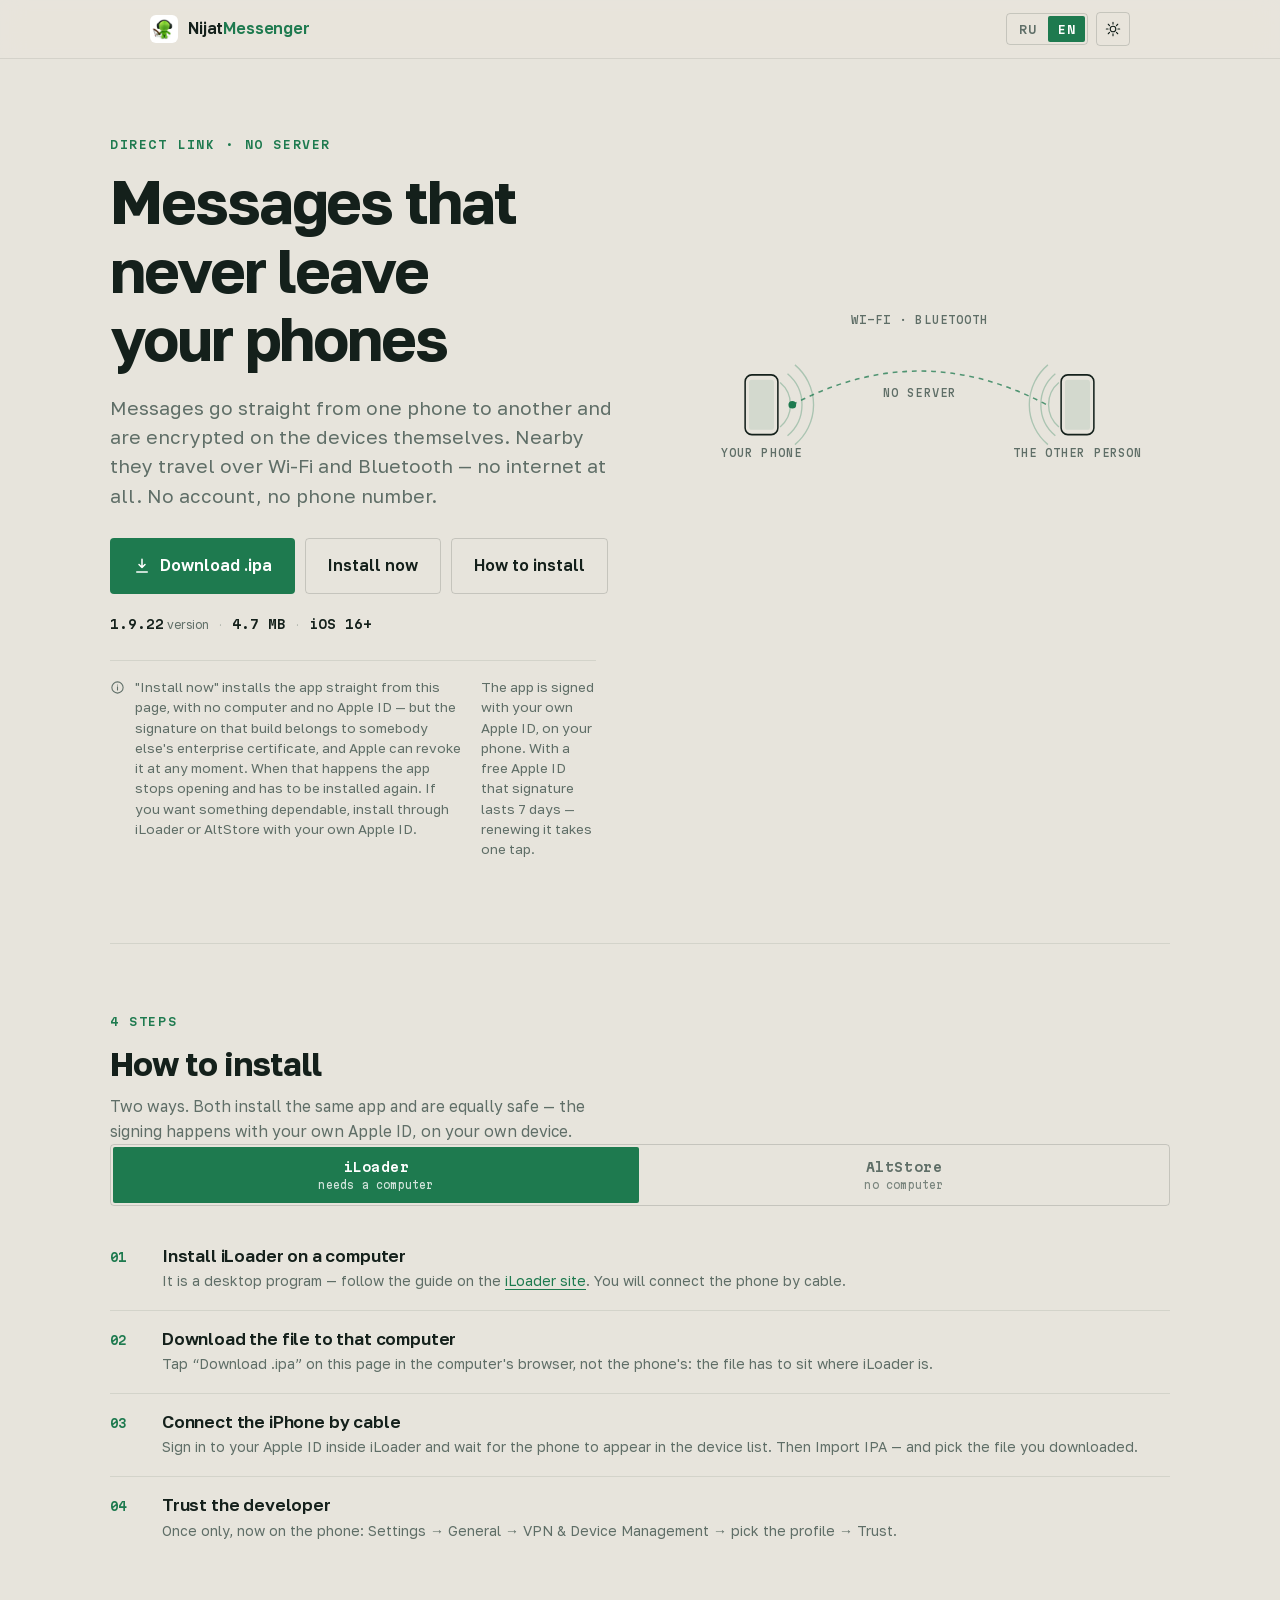
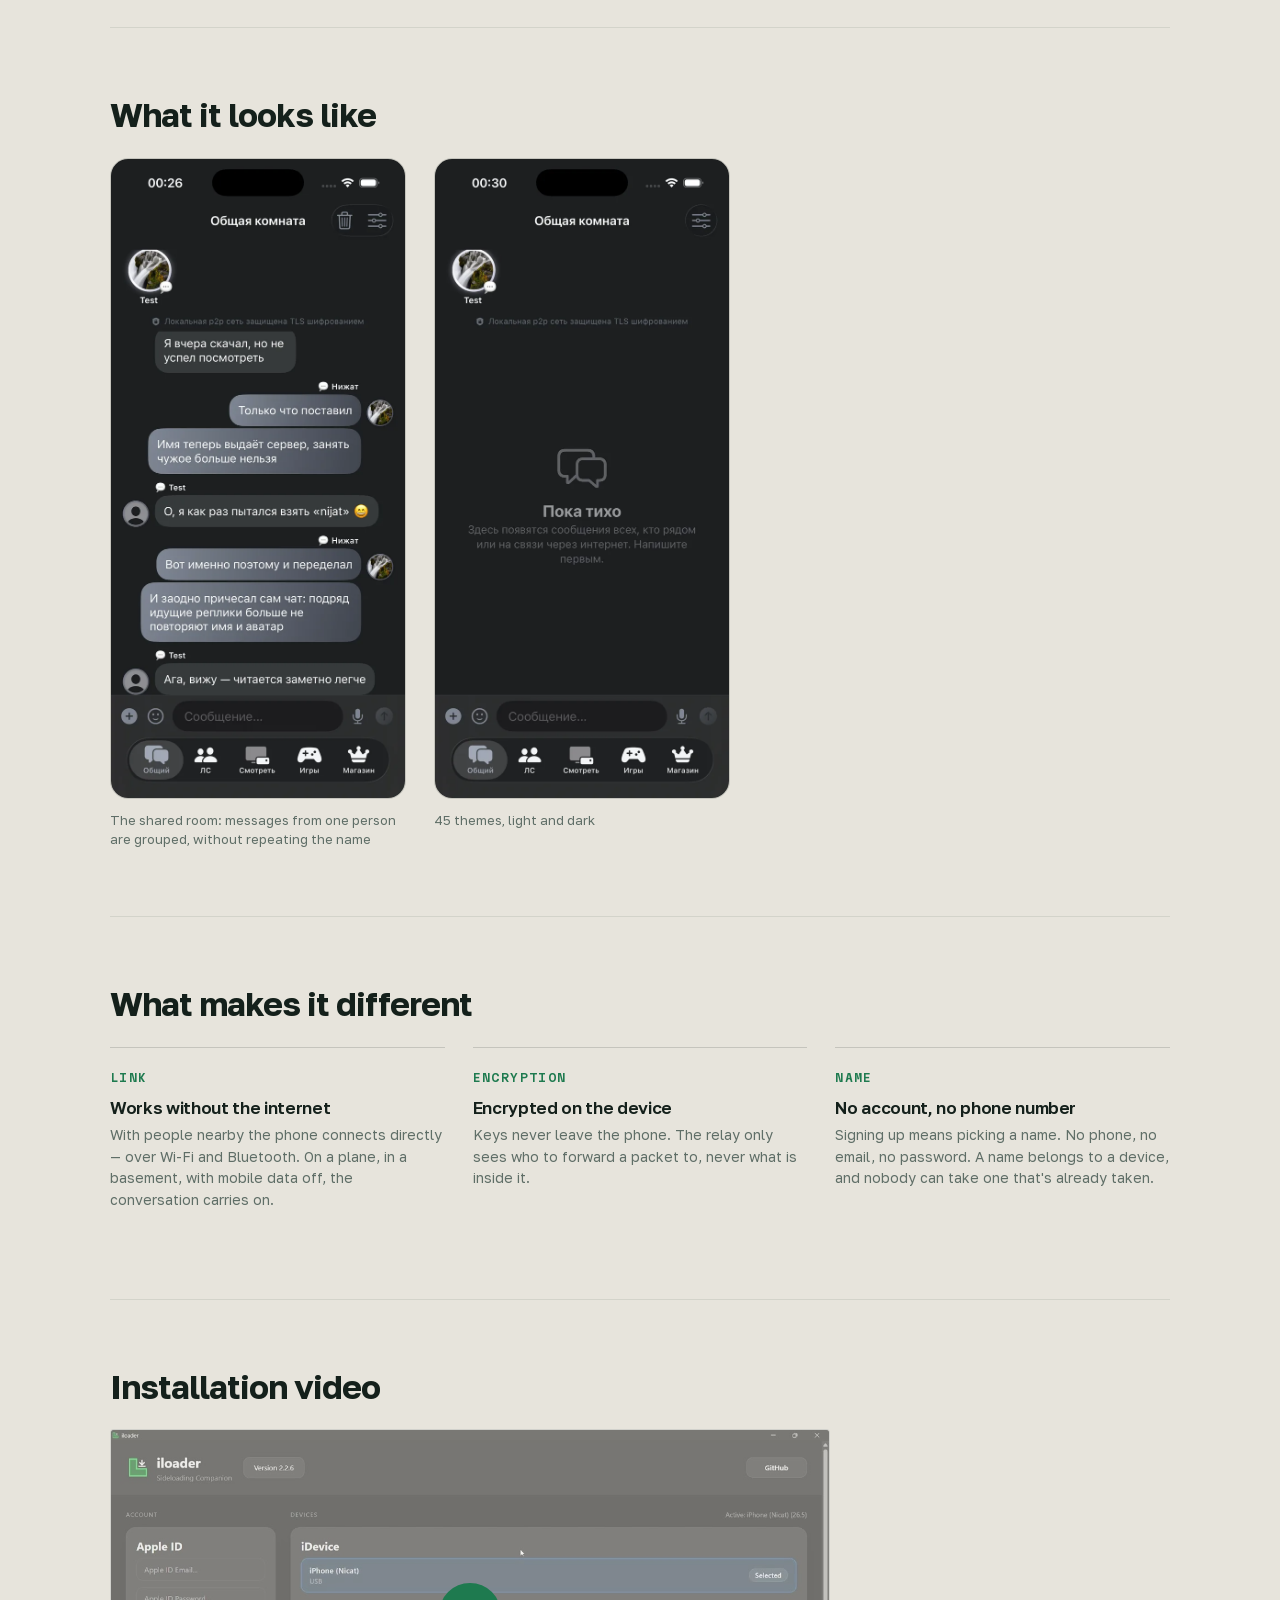
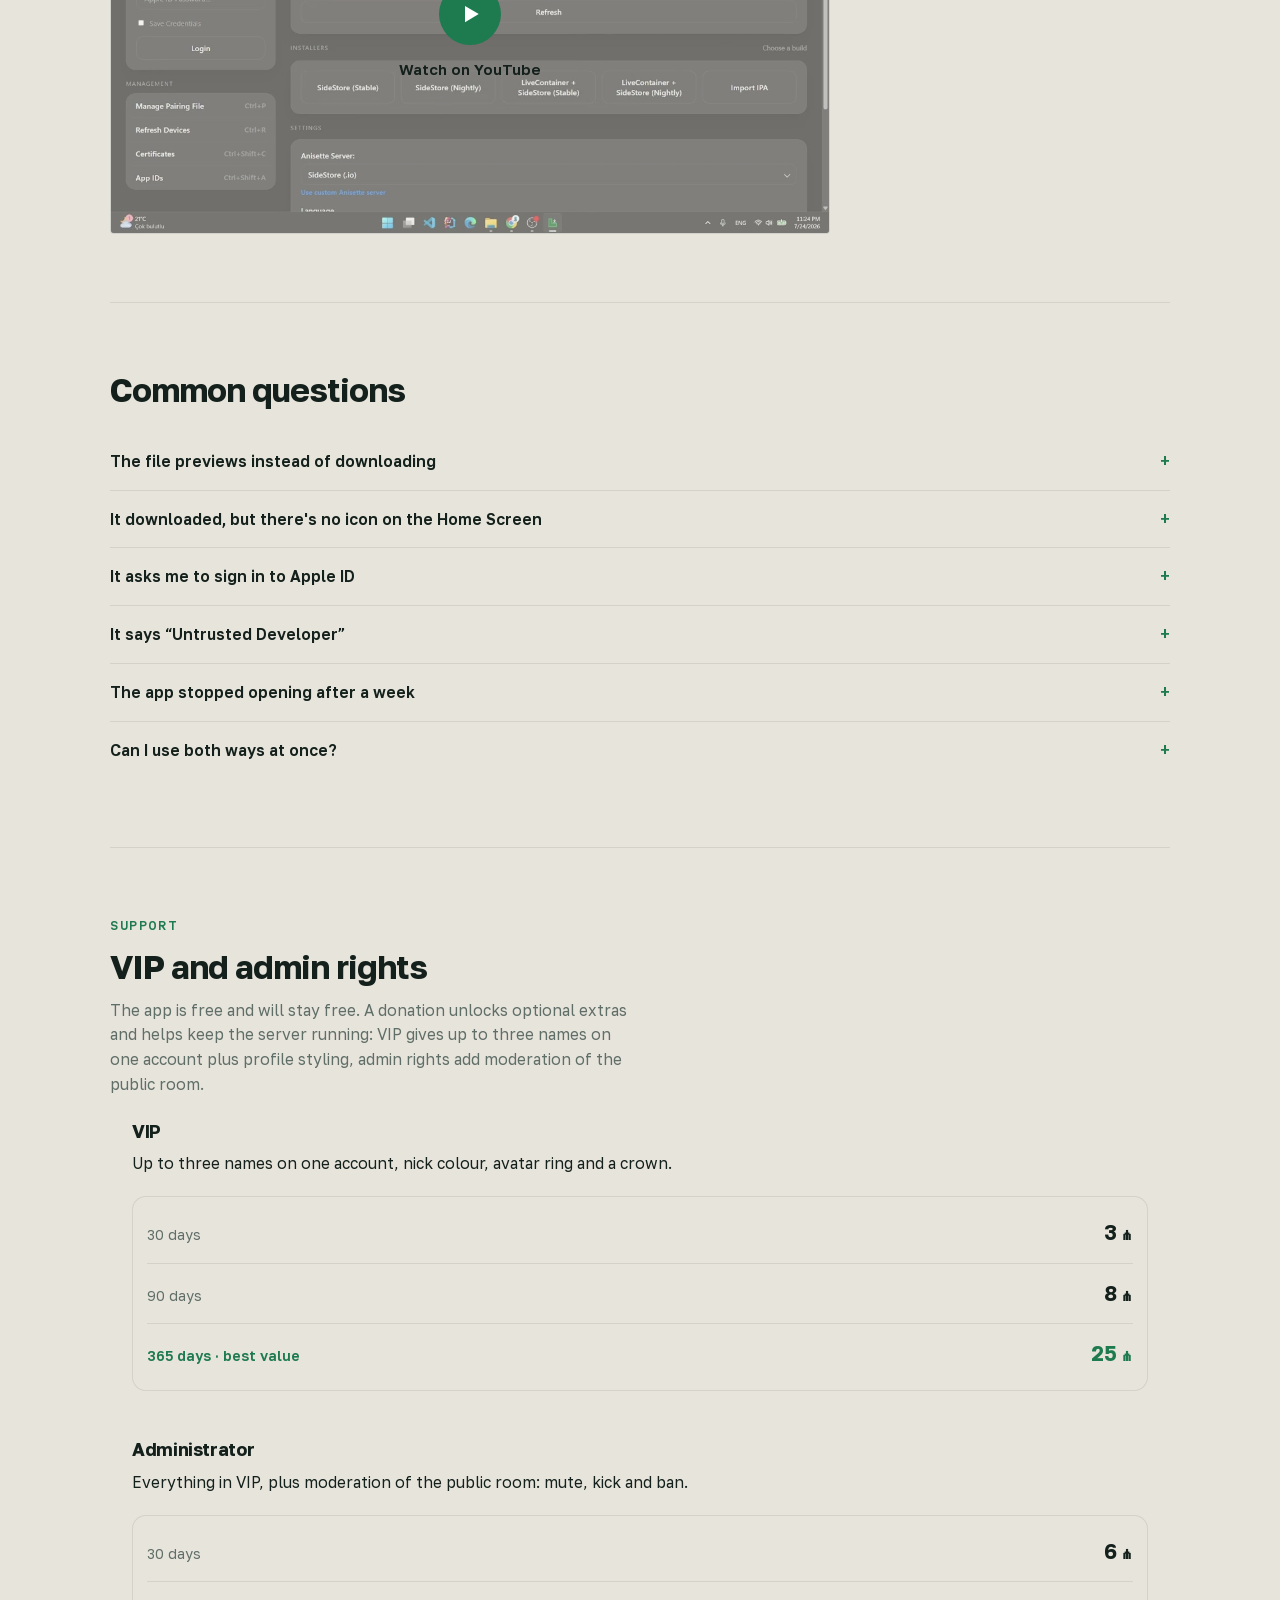
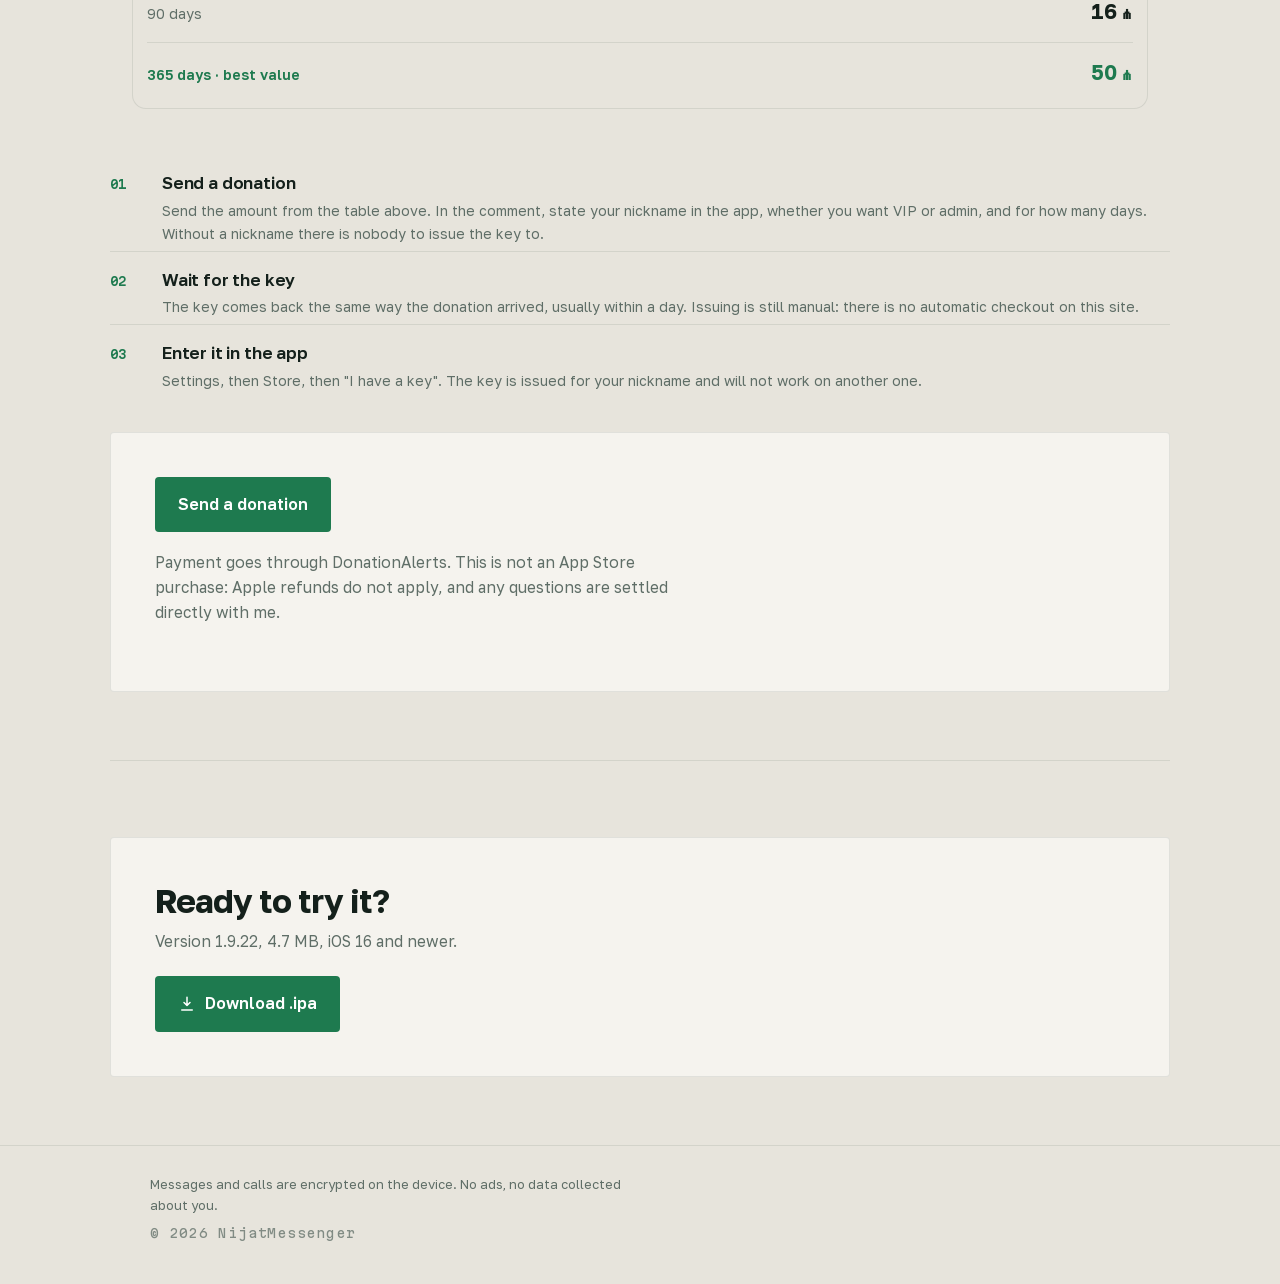
==== index.html @ 1922691b "Прямая установка с сайта подписанным файлом Подписанный .ipa лежит отдельно от обычного: source.json" ====
<!DOCTYPE html>
<html lang="ru">
<head>
  <meta charset="UTF-8" />
  <meta name="viewport" content="width=device-width, initial-scale=1, viewport-fit=cover" />

  <!-- Заголовок и описание переписываются скриптом при смене языка (см. i18n
       в script.js). Здесь — русский вариант: он же и язык по умолчанию. -->
  <title>NijatMessenger — мессенджер без серверов и аккаунтов</title>
  <meta name="description" content="Мессенджер для iPhone: сообщения идут напрямую между устройствами и шифруются на них же. Работает даже без интернета — рядом по Wi-Fi и Bluetooth. Скачайте .ipa и поставьте через iLoader." />
  <meta name="theme-color" content="#E7E4DC" media="(prefers-color-scheme: light)" />
  <meta name="theme-color" content="#1A2422" media="(prefers-color-scheme: dark)" />
  <meta name="color-scheme" content="light dark" />

  <!-- .ico идёт первым и без указания размера: часть краулеров и старых
       браузеров запрашивает /favicon.ico напрямую, не читая разметку вовсе. -->
  <link rel="icon" href="favicon.ico" sizes="any" />
  <link rel="icon" type="image/png" sizes="64x64" href="assets/icons/green-64.png" />
  <link rel="icon" type="image/png" sizes="256x256" href="assets/icons/green-256.png" />
  <link rel="apple-touch-icon" href="assets/icons/green-180.png" />

  <!-- Ссылки здесь абсолютные, и это обязательно: превью собирают серверы
       соцсетей и мессенджеров, где относительный путь разрешать не от чего. -->
  <link rel="canonical" href="https://nijat7778889.github.io/NijatMessenger/" />
  <meta property="og:type" content="website" />
  <meta property="og:url" content="https://nijat7778889.github.io/NijatMessenger/" />
  <meta property="og:site_name" content="NijatMessenger" />
  <meta property="og:title" content="NijatMessenger — мессенджер без серверов и аккаунтов" />
  <meta property="og:description" content="Сообщения идут напрямую между устройствами и шифруются на них же. Работает даже без интернета." />
  <meta property="og:image" content="https://nijat7778889.github.io/NijatMessenger/assets/icons/green.png" />
  <meta property="og:image:width" content="1500" />
  <meta property="og:image:height" content="1500" />
  <meta property="og:image:alt" content="Иконка NijatMessenger" />
  <meta name="twitter:card" content="summary_large_image" />
  <meta name="twitter:title" content="NijatMessenger — мессенджер без серверов и аккаунтов" />
  <meta name="twitter:description" content="Сообщения идут напрямую между устройствами и шифруются на них же. Работает даже без интернета." />
  <meta name="twitter:image" content="https://nijat7778889.github.io/NijatMessenger/assets/icons/green.png" />

  <!-- Шрифты лежат рядом, а не на Google Fonts: страница обещает, что данные
       никуда не уходят, и тянуть ради шрифта чужой домен было бы обещанию
       противоположно. Заранее просим два подмножества, которыми набран первый
       экран по-русски; латиница и остальные веса подтянутся сами.
       crossorigin обязателен даже для своего домена — без него браузер скачает
       файл второй раз. -->
  <link rel="preload" href="assets/fonts/golostext-cyrillic.woff2" as="font" type="font/woff2" crossorigin />
  <link rel="preload" href="assets/fonts/martianmono-latin.woff2" as="font" type="font/woff2" crossorigin />

  <!-- Тема ставится ДО отрисовки, отдельным блокирующим скриптом.
       Иначе при тёмной теме первый кадр всё равно белый — знаменитое мигание
       на весь экран, которое особенно бьёт по глазам ночью. -->
  <script>
    (function () {
      var d = document.documentElement;
      d.classList.add("js");
      try {
        var t = localStorage.getItem("nm-theme");
        if (!t) t = matchMedia("(prefers-color-scheme: dark)").matches ? "dark" : "light";
        d.dataset.theme = t;
        var l = localStorage.getItem("nm-lang");
        if (!l) l = (navigator.language || "ru").toLowerCase().indexOf("ru") === 0 ? "ru" : "en";
        d.lang = l;
      } catch (e) { d.dataset.theme = "light"; }
    })();
  </script>

  <!-- ?v= проставляет release.sh. Без него обновление ломает страницу тем, кто
       уже заходил: разметка приходит новая, а стили и скрипт достаются из кэша
       старые. Один раз это уже стоило странице всего содержимого ниже шапки. -->
  <link rel="stylesheet" href="styles.css?v=1.9.22" />
</head>
<body>
  <a class="skip-link" href="#main" data-i18n="skip">К содержимому</a>

  <header class="nav">
    <div class="nav__inner wrap">
      <a class="brand" href="#top" aria-label="NijatMessenger">
        <img src="assets/icons/green-64.png" alt="" width="28" height="28" decoding="async" />
        <span>Nijat<b>Messenger</b></span>
      </a>

      <div class="nav__tools">
        <div class="seg" role="group" aria-label="Язык / Language">
          <button type="button" class="seg__btn" data-lang="ru" aria-pressed="false">RU</button>
          <button type="button" class="seg__btn" data-lang="en" aria-pressed="false">EN</button>
        </div>
        <button type="button" class="icon-btn" id="themeToggle" aria-label="Тема" data-i18n-aria="themeLabel">
          <svg class="icon-sun" viewBox="0 0 24 24" aria-hidden="true"><circle cx="12" cy="12" r="4.2"/><path d="M12 2v2.6M12 19.4V22M2 12h2.6M19.4 12H22M4.9 4.9l1.9 1.9M17.2 17.2l1.9 1.9M19.1 4.9l-1.9 1.9M6.8 17.2l-1.9 1.9"/></svg>
          <svg class="icon-moon" viewBox="0 0 24 24" aria-hidden="true"><path d="M20 14.2A8.2 8.2 0 0 1 9.8 4a8.4 8.4 0 1 0 10.2 10.2z"/></svg>
        </button>
      </div>
    </div>
  </header>

  <main id="main">
    <!-- Первый экран.
         Ни одного data-reveal: всё, что человек должен увидеть сразу, приходит
         видимым из разметки. Раньше здесь было пусто около секунды, а без JS —
         навсегда. -->
    <section class="hero wrap" id="top">
      <div class="hero__grid">
        <div class="hero__text">
          <span class="label" data-i18n="eyebrow">Прямая связь · без сервера</span>

          <h1 class="hero__title" data-i18n="heroTitle">Переписка, которая никуда не уходит</h1>
          <p class="hero__lead" data-i18n="heroLead">
            Сообщения идут напрямую с телефона на телефон и шифруются на них же. Рядом —
            по Wi-Fi и Bluetooth, вообще без интернета. Ни аккаунта, ни номера телефона.
          </p>

          <div class="hero__actions">
            <a class="btn btn--primary" href="app/NijatMessenger.ipa" download="NijatMessenger.ipa" id="downloadBtn">
              <svg viewBox="0 0 24 24" aria-hidden="true"><path d="M12 3v11m0 0l-4-4m4 4l4-4M5 20h14"/></svg>
              <span data-i18n="download">Скачать .ipa</span>
            </a>
            <a class="btn btn--quiet" href="itms-services://?action=download-manifest&amp;url=https://nijat7778889.github.io/NijatMessenger/manifest.plist" id="directInstall" data-i18n="direct">Установить сразу</a>
            <a class="btn btn--quiet" href="#install" data-i18n="howTo">Как поставить</a>
          </div>

          <p class="facts">
            <span><b data-version>1.9.22</b> <span data-i18n="version">версия</span></span>
            <span class="facts__sep" aria-hidden="true">·</span>
            <span><b data-size>4,7 МБ</b></span>
            <span class="facts__sep" aria-hidden="true">·</span>
            <span><b>iOS 16+</b></span>
          </p>
        </div>

        <!-- Схема связи: два телефона, кольца охвата, дуга и пакет, идущий по
             ней. Весь продукт одной картинкой — посередине ничего нет.
             Дуга продублирована в offset-path в styles.css; при правке одной
             править обе. -->
        <svg class="schema" viewBox="0 0 520 190" role="img" aria-labelledby="schemaTitle">
          <title id="schemaTitle" data-i18n="schemaAlt">Два телефона связаны напрямую, без сервера посередине</title>

          <!-- кольца охвата: слева открыты вправо, справа — влево -->
          <g stroke-width="1.4">
            <path class="schema__ring"            d="M 115.3 93 A 30 30 0 0 1 115.3 139" />
            <path class="schema__ring schema__ring--2" d="M 123 83.8 A 42 42 0 0 1 123 148.2" />
            <path class="schema__ring schema__ring--3" d="M 130.7 74.6 A 54 54 0 0 1 130.7 157.4" />
            <path class="schema__ring"            d="M 404.7 139 A 30 30 0 0 1 404.7 93" />
            <path class="schema__ring schema__ring--2" d="M 401 148.2 A 42 42 0 0 1 401 83.8" />
            <path class="schema__ring schema__ring--3" d="M 393.3 157.4 A 54 54 0 0 1 393.3 74.6" />
          </g>

          <!-- дуга связи и пакет на ней -->
          <path class="schema__link" d="M 128 116 Q 260 46 392 116" />
          <circle class="schema__packet" r="4" />

          <!-- телефоны -->
          <rect class="schema__screen" x="83" y="90" width="26" height="52" rx="3" />
          <rect class="schema__body"   x="79" y="85" width="34" height="62" rx="7" />
          <rect class="schema__screen" x="411" y="90" width="26" height="52" rx="3" />
          <rect class="schema__body"   x="407" y="85" width="34" height="62" rx="7" />

          <text x="96"  y="170" text-anchor="middle" data-i18n="schemaYou">Ваш телефон</text>
          <text x="424" y="170" text-anchor="middle" data-i18n="schemaPeer">Собеседник</text>
          <text x="260" y="32"  text-anchor="middle" data-i18n="schemaVia">Wi-Fi · Bluetooth</text>
          <text x="260" y="108" text-anchor="middle" class="schema__hint" data-i18n="schemaNoServer">Сервера нет</text>
        </svg>
      </div>

      <p class="notice">
        <svg viewBox="0 0 24 24" aria-hidden="true"><circle cx="12" cy="12" r="9"/><path d="M12 11v5M12 8h.01"/></svg>
        <span data-i18n="noticeDirect">«Установить сразу» ставит приложение прямо с сайта, без компьютера и без Apple ID — но подпись у этого файла чужая, корпоративная, и Apple может отозвать её в любой момент. Тогда приложение перестанет открываться, и его нужно будет поставить заново. Хотите надёжнее — ставьте через iLoader или AltStore своим Apple ID.</span>
        <br><br>
        <span data-i18n="noticeSign">Приложение подписывается вашим Apple ID прямо на телефоне. У бесплатного Apple ID подпись действует 7 дней — потом её нужно продлить одним нажатием.</span>
      </p>
    </section>

    <!-- Установка идёт сразу за первым экраном: это и есть настоящая работа
         сайта. Два пути — выбором, а не одной стеной из пяти шагов. -->
    <section class="section wrap" id="install">
      <span class="label reveal" data-reveal data-i18n="installTag">4 шага</span>
      <h2 class="section__title reveal" data-reveal data-i18n="installTitle">Как поставить</h2>
      <p class="section__sub reveal" data-reveal data-i18n="installSub">Два пути. Оба ставят одно и то же приложение и одинаково безопасны — подпись делается вашим Apple ID на вашем устройстве.</p>

      <div class="seg seg--wide reveal" data-reveal role="tablist" aria-label="Способ установки">
        <button type="button" class="seg__btn" id="tabILoader" role="tab" aria-selected="true" aria-controls="panelILoader">
          iLoader <span class="seg__note" data-i18n="withPC">с компьютером</span>
        </button>
        <button type="button" class="seg__btn" id="tabAltStore" role="tab" aria-selected="false" aria-controls="panelAltStore">
          AltStore <span class="seg__note" data-i18n="noPC">без компьютера</span>
        </button>
      </div>

      <ol class="steps reveal" data-reveal id="panelILoader" role="tabpanel" aria-labelledby="tabILoader">
        <li>
          <h3 data-i18n="il1t">Поставьте iLoader на компьютер</h3>
          <p data-i18n="il1p">Это программа для компьютера, ставится по инструкции с <a href="https://iloader.site/" target="_blank" rel="noopener noreferrer">сайта iLoader</a>. Телефон понадобится подключить кабелем.</p>
        </li>
        <li>
          <h3 data-i18n="il2t">Скачайте файл туда же</h3>
          <p data-i18n="il2p">Нажмите «Скачать .ipa» на этой странице в браузере компьютера, а не телефона: файл нужен именно там, где стоит iLoader.</p>
        </li>
        <li>
          <h3 data-i18n="il3t">Подключите iPhone кабелем</h3>
          <p data-i18n="il3p">Войдите в Apple ID в самом iLoader и дождитесь, пока телефон появится в списке устройств. Затем Import IPA — и выберите скачанный файл.</p>
        </li>
        <li>
          <h3 data-i18n="il4t">Подтвердите доверие</h3>
          <p data-i18n="il4p">Один раз, уже на телефоне: Настройки → Основные → VPN и управление устройством → выберите профиль → «Доверять».</p>
        </li>
      </ol>

      <ol class="steps reveal" data-reveal id="panelAltStore" role="tabpanel" aria-labelledby="tabAltStore" hidden>
        <li>
          <h3 data-i18n="as1t">Поставьте AltStore на iPhone</h3>
          <p data-i18n="as1p">По инструкции с <a href="https://altstore.io" target="_blank" rel="noopener noreferrer">altstore.io</a>, прямо с телефона. Компьютер для этого способа не нужен.</p>
        </li>
        <li>
          <h3 data-i18n="as2t">Скачайте файл</h3>
          <p data-i18n="as2p">Откройте эту страницу в Safari на iPhone и нажмите «Скачать .ipa». Файл попадёт в «Файлы» → «Загрузки».</p>
        </li>
        <li>
          <h3 data-i18n="as3t">Откройте его через AltStore</h3>
          <p data-i18n="as3p">Нажмите на файл → «Поделиться» → «Скопировать в AltStore». Либо в самом AltStore: My Apps → «+».</p>
        </li>
        <li>
          <h3 data-i18n="as4t">Подтвердите доверие</h3>
          <p data-i18n="as4p">Настройки → Основные → VPN и управление устройством → профиль → «Доверять». Дальше AltStore умеет продлевать подпись сам.</p>
        </li>
      </ol>
    </section>

    <!-- Скриншоты. Раньше приложение продавалось вслепую: на сайте не было ни
         одного снимка того, что человек скачивает. -->
    <section class="section wrap" id="look">
      <h2 class="section__title reveal" data-reveal data-i18n="lookTitle">Как это выглядит</h2>
      <div class="shots">
        <figure class="shot reveal" data-reveal>
          <img src="assets/screens/chat.webp" alt="Экран переписки NijatMessenger" width="640" height="1391" loading="lazy" decoding="async" />
          <figcaption data-i18n="shotChat">Общая комната: реплики одного человека идут группой, без повторов имени</figcaption>
        </figure>
        <figure class="shot reveal" data-reveal>
          <img src="assets/screens/empty.webp" alt="Пустая переписка в NijatMessenger" width="640" height="1391" loading="lazy" decoding="async" />
          <figcaption data-i18n="shotEmpty">45 тем оформления, светлых и тёмных</figcaption>
        </figure>
      </div>
    </section>

    <!-- Три отличия. Подпись над каждым называет измерение, по которому идёт
         сравнение, — это не украшение, а то, чего в заголовке нет. -->
    <section class="section wrap" id="about">
      <h2 class="section__title reveal" data-reveal data-i18n="aboutTitle">Чем отличается</h2>
      <div class="features">
        <article class="feature reveal" data-reveal>
          <span class="feature__tag" data-i18n="f1tag">Связь</span>
          <h3 data-i18n="f1t">Работает без интернета</h3>
          <p data-i18n="f1p">С теми, кто рядом, телефон связывается напрямую — по Wi-Fi и Bluetooth. В самолёте, в подвале, при отключённой сети переписка продолжается.</p>
        </article>
        <article class="feature reveal" data-reveal>
          <span class="feature__tag" data-i18n="f2tag">Шифрование</span>
          <h3 data-i18n="f2t">Шифруется на устройстве</h3>
          <p data-i18n="f2p">Ключи не покидают телефон. Ретранслятор в интернете видит только, кому переслать пакет, но не то, что внутри.</p>
        </article>
        <article class="feature reveal" data-reveal>
          <span class="feature__tag" data-i18n="f3tag">Имя</span>
          <h3 data-i18n="f3t">Без аккаунта и номера</h3>
          <p data-i18n="f3p">Регистрация — это выбрать имя. Ни телефона, ни почты, ни пароля. Имя закрепляется за устройством, и занять чужое нельзя.</p>
        </article>
      </div>
    </section>

    <!-- Видео грузится по нажатию. Iframe на загрузке тянул скрипты YouTube
         каждому, кто открыл страницу, — на мобильном интернете это заметно. -->
    <section class="section wrap" id="video">
      <h2 class="section__title reveal" data-reveal data-i18n="videoTitle">Видео с установкой</h2>
      <div class="video reveal" data-reveal id="videoBox" data-embed="https://www.youtube-nocookie.com/embed/DCPNOSXj9Kk?rel=0&amp;autoplay=1">
        <img class="video__poster" src="assets/video-poster.jpg" alt="" width="1280" height="720" loading="lazy" decoding="async" />
        <button type="button" class="video__play" id="videoPlay">
          <span class="video__disc" aria-hidden="true">
            <svg viewBox="0 0 24 24"><path d="M8 5.5v13l11-6.5z"/></svg>
          </span>
          <span data-i18n="playVideo">Смотреть на YouTube</span>
        </button>
      </div>
    </section>

    <section class="section wrap" id="faq">
      <h2 class="section__title reveal" data-reveal data-i18n="faqTitle">Частые вопросы</h2>
      <div class="faq">
        <details class="reveal" data-reveal>
          <summary data-i18n="q1">Файл не скачивается, а открывается предпросмотром</summary>
          <p data-i18n="a1">Зажмите кнопку «Скачать .ipa» и выберите «Скачать связанный файл» — Safari сохранит его в «Файлы».</p>
        </details>
        <details class="reveal" data-reveal>
          <summary data-i18n="q2">Скачал, но иконки на «Домой» нет</summary>
          <p data-i18n="a2">Так и должно быть: сам по себе .ipa ничего не устанавливает. Его нужно подписать через iLoader или AltStore — тогда иконка и появится.</p>
        </details>
        <details class="reveal" data-reveal>
          <summary data-i18n="q3">Просит войти в Apple ID</summary>
          <p data-i18n="a3">Это нормально и требуется обоими способами: так приложение подписывается лично для вас при установке и при каждом продлении.</p>
        </details>
        <details class="reveal" data-reveal>
          <summary data-i18n="q4">Пишет «Ненадёжный разработчик»</summary>
          <p data-i18n="a4">Настройки → Основные → VPN и управление устройством → выберите профиль → «Доверять».</p>
        </details>
        <details class="reveal" data-reveal>
          <summary data-i18n="q5">Приложение перестало открываться через неделю</summary>
          <p data-i18n="a5">Ограничение бесплатного Apple ID: подпись живёт 7 дней. В AltStore нажмите Refresh, в iLoader переустановите тем же файлом. Данные останутся на месте.</p>
        </details>
        <details class="reveal" data-reveal>
          <summary data-i18n="q6">Можно поставить обоими способами сразу?</summary>
          <p data-i18n="a6">Нет, выберите один. Это одно и то же приложение с одним идентификатором: установка вторым способом просто заменит первое.</p>
        </details>
      </div>
    </section>

    <section class="section wrap" id="support">
      <span class="label reveal" data-reveal data-i18n="donateTag">Поддержать</span>
      <h2 class="section__title reveal" data-reveal data-i18n="donateTitle">VIP и права администратора</h2>
      <p class="section__sub reveal" data-reveal data-i18n="donateSub">Приложение бесплатное и останется таким. Донат открывает необязательные вещи и помогает держать сервер: VIP даёт до трёх имён на один аккаунт и оформление профиля, права администратора — модерацию общей комнаты.</p>

      <div class="cards reveal" data-reveal>
        <article class="card">
          <h3 data-i18n="donateVip">VIP</h3>
          <p data-i18n="donateVipText">До трёх имён на одном аккаунте, цвет ника, рамка аватара и корона.</p>
          <ul class="price">
            <li><span data-i18n="p30">30 дней</span><b>3 ₼</b></li>
            <li><span data-i18n="p90">90 дней</span><b>8 ₼</b></li>
            <li><span data-i18n="p365best">365 дней · выгоднее всего</span><b>25 ₼</b></li>
          </ul>
        </article>
        <article class="card">
          <h3 data-i18n="donateAdmin">Администратор</h3>
          <p data-i18n="donateAdminText">Всё из VIP, плюс модерация общей комнаты: мут, кик и бан.</p>
          <ul class="price">
            <li><span data-i18n="p30">30 дней</span><b>6 ₼</b></li>
            <li><span data-i18n="p90">90 дней</span><b>16 ₼</b></li>
            <li><span data-i18n="p365best">365 дней · выгоднее всего</span><b>50 ₼</b></li>
          </ul>
        </article>
      </div>

      <ol class="steps reveal" data-reveal>
        <li>
          <h3 data-i18n="donate1t">Отправьте донат</h3>
          <p data-i18n="donate1p">Отправьте сумму из таблицы выше. В комментарии обязательно укажите: ваш ник в приложении, что берёте — VIP или админа, и на сколько дней. Без ника выписать ключ не на кого.</p>
        </li>
        <li>
          <h3 data-i18n="donate2t">Дождитесь ключа</h3>
          <p data-i18n="donate2p">Ключ придёт ответом туда же, откуда пришёл донат. Обычно в течение суток — выдача пока ручная, автоматической оплаты на сайте нет.</p>
        </li>
        <li>
          <h3 data-i18n="donate3t">Введите его в приложении</h3>
          <p data-i18n="donate3p">Настройки → Магазин → «У меня есть ключ». Ключ выписан на ваш ник и на другом не сработает.</p>
        </li>
      </ol>

      <div class="closing reveal" data-reveal>
        <a class="btn btn--primary" href="https://www.donationalerts.com/r/dexivdlil" target="_blank" rel="noopener noreferrer">
          <span data-i18n="donateBtn">Отправить донат</span>
        </a>
        <p class="section__sub" data-i18n="donateNote">Оплата идёт через DonationAlerts. Это не покупка в App Store: возврат средств Apple тут ни при чём, и вопросы решаются напрямую со мной.</p>
      </div>
    </section>

    <section class="section wrap">
      <div class="closing reveal" data-reveal>
        <h2 data-i18n="closingTitle">Готовы попробовать?</h2>
        <p data-i18n="closingSub">Версия <span data-version>1.9.22</span>, <span data-size>4,7 МБ</span>, iOS 16 и новее.</p>
        <a class="btn btn--primary" href="app/NijatMessenger.ipa" download="NijatMessenger.ipa">
          <svg viewBox="0 0 24 24" aria-hidden="true"><path d="M12 3v11m0 0l-4-4m4 4l4-4M5 20h14"/></svg>
          <span data-i18n="download">Скачать .ipa</span>
        </a>
      </div>
    </section>
  </main>

  <footer class="footer">
    <div class="wrap footer__inner">
      <p data-i18n="footerNote">Сообщения и звонки шифруются на устройстве. Рекламы нет, данные о вас не собираются.</p>
      <p class="footer__copy">© <span id="year">2026</span> NijatMessenger</p>
    </div>
  </footer>

  <script src="script.js?v=1.9.22" defer></script>
</body>
</html>
---- styles.css ----
/* ==========================================================================
   NijatMessenger — оформление сайта установки

   ГЛАВНОЕ ПРО ЭТОТ ФАЙЛ. Страницу открывают с iPhone, в Safari, чтобы скачать
   файл и поставить приложение. Поэтому вёрстка написана от мобильного: базовые
   правила — телефонные, а медиазапросы только добавляют простора на широком
   экране.

   ЗАМЫСЕЛ. Страница притворялась лендингом: всё по центру, системный шрифт и
   одинаковые скруглённые карточки в каждом разделе — от шагов установки до
   вопросов. Читалась она поэтому как один длинный список коробок, и ничего из
   того, чем приложение отличается, в оформлении не участвовало.

   Теперь это вкладыш к полевой рации. Связь напрямую между двумя телефонами,
   без вышки посередине, — главный факт продукта, и он вынесен в первый экран
   схемой, а не словами. Отсюда всё остальное: моноширинный технический голос
   для служебных подписей, волосяные линии вместо рамок, левое поле, по которому
   выстроены номера и надзаголовки, скругление 4px вместо 13px.

   Светлая тема — по умолчанию. Сайт читают на улице, с телефона, и разборчивость
   там важнее атмосферы; тёмная включается системной настройкой и переключателем.

   Содержание:
     1. Шрифты
     2. Токены и темы
     3. Сброс и основа
     4. Шапка, переключатели
     5. Кнопки
     6. Первый экран и схема связи
     7. Секции, появление при прокрутке
     8. Шаги установки
     9. Снимки экрана, отличия
    10. Видео, вопросы, финал, подвал
    11. Широкие экраны
    12. Наведение и уменьшенное движение
   ========================================================================== */

/* ------------------------------------------------------------------ */
/* 1. Шрифты                                                           */
/* ------------------------------------------------------------------ */
/* Лежат в репозитории, а не грузятся с Google Fonts: страница обещает, что
   данные о человеке никуда не уходят, и тянуть ради шрифта запрос на чужой
   домен было бы обещанию прямо противоположно.

   Кириллица и латиница — раздельными файлами с теми же unicode-range, что у
   Google: русскому читателю не приходится качать латиницу, и наоборот. Файлы
   переменные, поэтому одно начертание покрывает весь диапазон веса. */

/* Golos Text — текст и заголовки. Русский интерфейсный шрифт: его ровная,
   почти казённая интонация здесь к месту, страница ведь инструкция. */
@font-face {
  font-family: "Golos Text";
  src: url("assets/fonts/golostext-cyrillic.woff2") format("woff2");
  font-weight: 400 900;
  font-display: swap;
  unicode-range: U+0301, U+0400-045F, U+0490-0491, U+04B0-04B1, U+2116;
}
@font-face {
  font-family: "Golos Text";
  src: url("assets/fonts/golostext-latin.woff2") format("woff2");
  font-weight: 400 900;
  font-display: swap;
  unicode-range: U+0000-00FF, U+0131, U+0152-0153, U+02BB-02BC, U+02C6, U+02DA,
                 U+02DC, U+0304, U+0308, U+0329, U+2000-206F, U+20AC, U+2122,
                 U+2191, U+2193, U+2212, U+2215, U+FEFF, U+FFFD;
}

/* Martian Mono — служебный голос: надзаголовки, номера шагов, версия и размер,
   подписи на схеме. Именно он даёт странице характер, поэтому и взят вместо
   системного моноширинного. Крупные заголовки им не набираются: у моноширинного
   все знаки одной ширины, и «Переписка, которая никуда не уходит» на телефон
   просто не поместится. */
@font-face {
  font-family: "Martian Mono";
  src: url("assets/fonts/martianmono-cyrillic.woff2") format("woff2");
  font-weight: 400 700;
  font-display: swap;
  unicode-range: U+0301, U+0400-045F, U+0490-0491, U+04B0-04B1, U+2116;
}
@font-face {
  font-family: "Martian Mono";
  src: url("assets/fonts/martianmono-latin.woff2") format("woff2");
  font-weight: 400 700;
  font-display: swap;
  unicode-range: U+0000-00FF, U+0131, U+0152-0153, U+02BB-02BC, U+02C6, U+02DA,
                 U+02DC, U+0304, U+0308, U+0329, U+2000-206F, U+20AC, U+2122,
                 U+2191, U+2193, U+2212, U+2215, U+FEFF, U+FFFD;
}

/* ------------------------------------------------------------------ */
/* 2. Токены и темы                                                    */
/* ------------------------------------------------------------------ */
/* Зелёный остался — он в иконке приложения, — но перестал быть заливкой во
   весь экран. Раньше это был кислотный тон на почти чёрном: самый частый вид
   для всего, что про приватность. Сейчас фон поднят от черноты, а сам зелёный
   взят печатный, приглушённый, и работает точкой, а не фоном.

   Нейтральные не серые: у них уклон в зелёный. Ровно серый читается как взятый
   по умолчанию, а сдвинутый к акценту — как выбранный. */
:root {
  color-scheme: light;

  --ground: #e7e4dc;          /* приборная бумага */
  --raised: #f5f3ee;          /* панель поверх неё */
  --ink: #14201b;
  --muted: #5f6e67;
  --signal: #1e7a4f;          /* единственный акцент */
  --signal-ink: #ffffff;      /* текст на акценте */
  --signal-soft: rgba(30, 122, 79, 0.1);
  --rule: rgba(20, 32, 27, 0.16);
  --rule-soft: rgba(20, 32, 27, 0.09);

  /* Шкала. Один шаг — один смысл, промежуточных размеров нет. */
  --t-hero: clamp(33px, 7.6vw, 60px);
  --t-h2: clamp(23px, 4.4vw, 33px);
  --t-h3: 17px;
  --t-body: clamp(15.5px, 1.1vw, 17px);
  --t-small: 14px;
  --t-label: 11.5px;

  --bleed: clamp(20px, 5vw, 40px);
  --gap: clamp(18px, 4vw, 28px);
  --rail: 3rem;               /* левое поле под номера и подписи */
}

/* Тёмная — та же структура токенов, другие значения. Ни один компонент ниже
   не знает о теме: всё идёт через переменные, поэтому переключение ничего не
   ломает и не требует дублировать правила. */
@media (prefers-color-scheme: dark) {
  :root:not([data-theme="light"]) {
    color-scheme: dark;
    --ground: #1a2422;
    --raised: #212d2a;
    --ink: #e8ede7;
    --muted: #94a69e;
    --signal: #4fb07c;
    --signal-ink: #0b1a13;
    --signal-soft: rgba(79, 176, 124, 0.14);
    --rule: rgba(232, 237, 231, 0.18);
    --rule-soft: rgba(232, 237, 231, 0.1);
  }
}
/* Переключатель должен побеждать системную настройку в обе стороны, поэтому
   тёмная объявлена дважды, а светлая — отдельным блоком ниже. */
:root[data-theme="dark"] {
  color-scheme: dark;
  --ground: #1a2422;
  --raised: #212d2a;
  --ink: #e8ede7;
  --muted: #94a69e;
  --signal: #4fb07c;
  --signal-ink: #0b1a13;
  --signal-soft: rgba(79, 176, 124, 0.14);
  --rule: rgba(232, 237, 231, 0.18);
  --rule-soft: rgba(232, 237, 231, 0.1);
}
:root[data-theme="light"] {
  color-scheme: light;
  --ground: #e7e4dc;
  --raised: #f5f3ee;
  --ink: #14201b;
  --muted: #5f6e67;
  --signal: #1e7a4f;
  --signal-ink: #ffffff;
  --signal-soft: rgba(30, 122, 79, 0.1);
  --rule: rgba(20, 32, 27, 0.16);
  --rule-soft: rgba(20, 32, 27, 0.09);
}

/* ------------------------------------------------------------------ */
/* 3. Сброс и основа                                                   */
/* ------------------------------------------------------------------ */
*, *::before, *::after { box-sizing: border-box; }

/* Обязательно и не для красоты: `.steps` задавал display:grid, и это перебивало
   браузерное [hidden]{display:none} — авторское правило сильнее правила
   браузера при любой специфичности. Из-за этого вторая вкладка установки не
   пряталась никогда, и оба способа показывались разом, с нумерацией
   1-2-3-4-1-2-3-4. Держать здесь, выше всех компонентов. */
[hidden] { display: none !important; }

html { -webkit-text-size-adjust: 100%; scroll-behavior: smooth; }
body {
  margin: 0;
  background: var(--ground);
  color: var(--ink);
  font-family: "Golos Text", -apple-system, BlinkMacSystemFont, "Segoe UI", Roboto, sans-serif;
  font-size: var(--t-body);
  line-height: 1.6;
  -webkit-font-smoothing: antialiased;
  /* Страница не должна ездить вбок ни на одной ширине. */
  overflow-x: hidden;
}
img, svg { max-width: 100%; }
img { height: auto; display: block; }
a { color: var(--signal); text-decoration-thickness: 1px; text-underline-offset: 3px; }
h1, h2, h3 { margin: 0; line-height: 1.14; letter-spacing: -0.02em; text-wrap: balance; }
p { margin: 0; }
:focus-visible { outline: 2px solid var(--signal); outline-offset: 3px; border-radius: 2px; }

.wrap { width: 100%; max-width: 1060px; margin: 0 auto; padding: 0 var(--bleed); }

.skip-link {
  position: absolute; left: -9999px; top: 8px; z-index: 60;
  background: var(--raised); color: var(--ink);
  padding: 10px 16px; border: 1px solid var(--rule);
}
.skip-link:focus { left: 12px; }

/* Технический голос. Всё, что не проза: надзаголовки, номера, версия, размер,
   подписи на схеме. Табличные цифры, чтобы числа не «плясали» при смене
   версии. */
.mono, .label, .facts b, .steps li::before, .feature__tag,
.schema text, .footer__copy {
  font-family: "Martian Mono", ui-monospace, SFMono-Regular, Menlo, monospace;
  font-variant-numeric: tabular-nums;
}

/* Надзаголовок раздела. Стоит в левом поле — по той же линии, что номера
   шагов, — и работает как подпись на полях чертежа. */
.label {
  display: block;
  font-size: var(--t-label);
  font-weight: 600;
  letter-spacing: 0.14em;
  text-transform: uppercase;
  color: var(--signal);
  margin-bottom: 14px;
}

/* ------------------------------------------------------------------ */
/* 4. Шапка и переключатели                                            */
/* ------------------------------------------------------------------ */
.nav {
  position: sticky; top: 0; z-index: 40;
  background: color-mix(in srgb, var(--ground) 88%, transparent);
  backdrop-filter: saturate(180%) blur(12px);
  -webkit-backdrop-filter: saturate(180%) blur(12px);
  border-bottom: 1px solid var(--rule-soft);
}
.nav__inner {
  display: flex; align-items: center; justify-content: space-between;
  gap: 12px; min-height: 58px;
}
.brand {
  display: inline-flex; align-items: center; gap: 10px;
  color: inherit; text-decoration: none;
  font-weight: 600; font-size: 16px; letter-spacing: -0.01em;
}
.brand img { border-radius: 6px; }
.brand b { font-weight: 600; color: var(--signal); }
.nav__tools { display: flex; align-items: center; gap: 8px; }

/* Переключатель из двух состояний: язык в шапке, способ установки в разделе.
   Не «пилюля», а сегмент с прямыми углами — под приборную интонацию. */
.seg {
  display: inline-flex; padding: 2px; gap: 2px;
  border: 1px solid var(--rule); border-radius: 4px;
}
.seg__btn {
  appearance: none; border: 0; background: transparent; color: var(--muted);
  font-family: "Martian Mono", ui-monospace, monospace;
  font-size: 11.5px; font-weight: 600; letter-spacing: 0.04em;
  padding: 6px 10px; border-radius: 2px; cursor: pointer;
  transition: background .18s ease, color .18s ease;
}
.seg__btn[aria-pressed="true"], .seg__btn[aria-selected="true"] {
  background: var(--signal); color: var(--signal-ink);
}
.seg--wide { display: grid; grid-template-columns: 1fr 1fr; width: 100%; margin-bottom: 4px; }
.seg--wide .seg__btn { padding: 12px 8px; font-size: 13px; }
.seg__note {
  display: block; margin-top: 3px;
  font-size: 10.5px; font-weight: 400; letter-spacing: 0.02em; opacity: .8;
  text-transform: none;
}

.icon-btn {
  appearance: none; display: grid; place-items: center;
  width: 34px; height: 34px; padding: 0; cursor: pointer;
  background: transparent; color: var(--ink);
  border: 1px solid var(--rule); border-radius: 4px;
}
.icon-btn svg { width: 16px; height: 16px; fill: none; stroke: currentColor; stroke-width: 1.7; stroke-linecap: round; }
.icon-moon { display: none; }
:root[data-theme="dark"] .icon-sun { display: none; }
:root[data-theme="dark"] .icon-moon { display: block; }
@media (prefers-color-scheme: dark) {
  :root:not([data-theme="light"]) .icon-sun { display: none; }
  :root:not([data-theme="light"]) .icon-moon { display: block; }
}

/* ------------------------------------------------------------------ */
/* 5. Кнопки                                                           */
/* ------------------------------------------------------------------ */
.btn {
  display: inline-flex; align-items: center; justify-content: center; gap: 9px;
  padding: 14px 22px; border-radius: 4px;
  font-family: inherit; font-weight: 600; font-size: 16px;
  text-decoration: none; cursor: pointer;
  border: 1px solid transparent;
  transition: transform .16s ease, background .18s ease, border-color .18s ease;
}
.btn svg { width: 18px; height: 18px; flex: none; fill: none; stroke: currentColor; stroke-width: 2; stroke-linecap: round; stroke-linejoin: round; }
.btn--primary { background: var(--signal); color: var(--signal-ink); }
.btn--quiet { background: transparent; color: var(--ink); border-color: var(--rule); }
.btn:active { transform: translateY(1px); }

/* ------------------------------------------------------------------ */
/* 6. Первый экран и схема связи                                       */
/* ------------------------------------------------------------------ */
/* Ничего не анимируется и не прячется: всё видно из разметки сразу. */
.hero { padding: 40px 0 48px; }
.hero__title {
  font-size: var(--t-hero);
  font-weight: 700;
  letter-spacing: -0.035em;
  max-width: 16ch;
  margin-bottom: 18px;
}
.hero__lead {
  color: var(--muted);
  max-width: 46ch;
  font-size: clamp(16px, 1.6vw, 19px);
  line-height: 1.55;
}
/* На телефоне кнопки стоят столбиком во всю ширину: «Скачать .ipa» — то, ради
   чего сюда пришли, и делить с ней строку нечему. В ряд они встают только когда
   экран это позволяет. */
.hero__actions { display: flex; flex-direction: column; gap: 10px; margin-top: 28px; max-width: 380px; }

.facts {
  display: flex; flex-wrap: wrap; align-items: baseline;
  gap: 10px; margin-top: 20px;
  color: var(--muted); font-size: 12px;
}
.facts b { color: var(--ink); font-weight: 600; font-size: 12.5px; }
.facts__sep { opacity: .45; }

/* Предупреждение про 7 дней. Было янтарной плашкой прямо под кнопкой — то есть
   выглядело ошибкой ровно в ту секунду, когда человек решается скачать. Это не
   ошибка, а условие, поэтому теперь сноска на волосяной линии. */
.notice {
  display: flex; gap: 10px; align-items: flex-start;
  max-width: 54ch; margin-top: 26px; padding-top: 16px;
  border-top: 1px solid var(--rule-soft);
  color: var(--muted); font-size: 13.5px; line-height: 1.5;
}
.notice svg { width: 15px; height: 15px; flex: none; margin-top: 3px; fill: none; stroke: currentColor; stroke-width: 1.7; stroke-linecap: round; }

/* --- Схема связи --------------------------------------------------- */
/* Два телефона, кольца охвата, дуга между ними и пакет, идущий по дуге.
   Это и есть весь продукт одной картинкой: посередине ничего нет.

   Инлайновый SVG, а не canvas: фигура задана заранее и проста, а так она ещё
   и рисуется без единой строчки JS — на странице, которую открывают в Safari
   на телефоне, это дешевле и надёжнее. */
/* Предел ширины обязателен: без него схема на планшете растягивалась бы на всю
   строку, а вместе с ней разъезжались бы и подписи. */
.schema { display: block; width: 100%; max-width: 520px; height: auto; margin-top: 34px; }
.schema__ring { fill: none; stroke: var(--signal); opacity: .3; }
.schema__body { fill: none; stroke: var(--ink); stroke-width: 1.6; }
.schema__screen { fill: var(--signal-soft); stroke: none; }
.schema__link { fill: none; stroke: var(--signal); stroke-width: 1.6; stroke-dasharray: 5 5; opacity: .75; }
.schema__packet { fill: var(--signal); }
/* Размер подписей задан в единицах viewBox, то есть масштабируется вместе со
   схемой. На телефоне схема ужимается примерно до двух третей, и подпись в 9
   единиц превратилась бы в нечитаемые 6 пикселей — поэтому на узком экране
   единиц больше, а не меньше. Ниже, на широких экранах, размер возвращается. */
.schema text {
  font-size: 15px; font-weight: 500; letter-spacing: 0.1em;
  text-transform: uppercase; fill: var(--muted);
}
.schema__hint { fill: var(--signal); }

/* Единственная анимация на странице. Пакет идёт по той же кривой, что нарисована
   дугой, — путь продублирован в offset-path, потому что CSS не умеет ссылаться
   на путь из разметки. При правке дуги править обе. */
.schema__packet {
  offset-path: path("M 128 116 Q 260 46 392 116");
  offset-rotate: 0deg;
  animation: packet 3.4s cubic-bezier(.45,.05,.55,.95) infinite;
}
@keyframes packet {
  0%        { offset-distance: 0%;   opacity: 0; }
  12%       { opacity: 1; }
  88%       { opacity: 1; }
  100%      { offset-distance: 100%; opacity: 0; }
}
/* Кольца охвата дышат — очень медленно, чтобы читаться как радиосигнал, а не
   как мигание. */
.schema__ring { animation: ring 3.4s ease-in-out infinite; }
.schema__ring--2 { animation-delay: .5s; }
.schema__ring--3 { animation-delay: 1s; }
@keyframes ring {
  0%, 100% { opacity: .14; }
  50%      { opacity: .42; }
}

/* ------------------------------------------------------------------ */
/* 7. Секции и появление при прокрутке                                 */
/* ------------------------------------------------------------------ */
.section { padding: 52px 0; border-top: 1px solid var(--rule-soft); }
.section__title { font-size: var(--t-h2); font-weight: 700; letter-spacing: -0.03em; }
.section__sub { color: var(--muted); max-width: 58ch; margin-top: 12px; }

/* Появление при прокрутке — только для того, что НИЖЕ первого экрана.
   Прячем лишь когда скрипт подтвердил, что он жив (html.js): без него страница
   просто статична, а не пуста. Скрипт вдобавок показывает всё принудительно
   через полторы секунды — см. script.js. Один раз это уже стоило странице
   всего содержимого ниже шапки, и повторять нельзя. */
.js .reveal { opacity: 0; transform: translateY(10px); }
.js .reveal.is-visible {
  opacity: 1; transform: none;
  transition: opacity .5s ease, transform .5s cubic-bezier(.22,.61,.36,1);
}

/* ------------------------------------------------------------------ */
/* 8. Шаги установки                                                   */
/* ------------------------------------------------------------------ */
/* Не карточки, а нумерованный список на линиях — как в инструкции к прибору.
   Нумерация здесь честная: это настоящая последовательность, шаг 3 без шага 2
   не имеет смысла. Разделы страницы, наоборот, не нумеруются: их порядок
   ничего не сообщает. */
.steps { list-style: none; counter-reset: s; margin: 22px 0 0; padding: 0; }
.steps li {
  counter-increment: s;
  display: grid; grid-template-columns: var(--rail) 1fr;
  gap: 0 4px; padding: 18px 0;
  border-top: 1px solid var(--rule-soft);
}
.steps li:first-child { border-top: 0; }
.steps li::before {
  content: counter(s, decimal-leading-zero);
  color: var(--signal); font-size: 12px; font-weight: 600;
  padding-top: 2px;
}
/* Номер занимает первую колонку сам, а весь текст шага обязан идти во вторую.
   Без этого автораскладка сетки уводит <p> на новую строку в колонку номера —
   шириной в 3rem, — и описание начинает переноситься по одному слову. */
.steps li > * { grid-column: 2; }
.steps h3 { font-size: var(--t-h3); font-weight: 600; letter-spacing: -0.01em; margin-bottom: 5px; }
.steps p { color: var(--muted); font-size: var(--t-small); line-height: 1.55; }

/* ------------------------------------------------------------------ */
/* 9. Снимки экрана и отличия                                          */
/* ------------------------------------------------------------------ */
.shots { display: grid; gap: var(--gap); grid-template-columns: 1fr 1fr; margin-top: 24px; }
.shot { margin: 0; }
.shot img {
  width: 100%;
  border: 1px solid var(--rule);
  border-radius: 18px;              /* радиус устройства, а не карточки */
}
.shot figcaption { margin-top: 12px; color: var(--muted); font-size: 13px; line-height: 1.45; }

/* Отличия — три колонки на линиях, без подложки. Подложка делала их такими же
   коробками, как шаги и вопросы, и разделы переставали отличаться друг от друга. */
.features { display: grid; gap: 0; margin-top: 24px; }
.feature { padding: 20px 0; border-top: 1px solid var(--rule-soft); }
.feature:first-child { border-top: 0; }
.feature__tag {
  display: block; font-size: var(--t-label); font-weight: 600;
  letter-spacing: 0.12em; text-transform: uppercase;
  color: var(--signal); margin-bottom: 12px;
}
.feature h3 { font-size: var(--t-h3); font-weight: 600; margin-bottom: 6px; }
.feature p { color: var(--muted); font-size: var(--t-small); line-height: 1.55; }

/* ------------------------------------------------------------------ */
/* 10. Видео, вопросы, финал, подвал                                   */
/* ------------------------------------------------------------------ */
/* Раньше здесь зияла пустая коробка 16:9 во всю ширину — на десктопе больше
   тысячи пикселей серого с крошечным треугольником посередине. Теперь у блока
   есть предел ширины и настоящий кадр под кнопкой. */
.video {
  position: relative; aspect-ratio: 16 / 9; overflow: hidden;
  max-width: 720px; margin-top: 24px;
  background: var(--raised);
  border: 1px solid var(--rule); border-radius: 4px;
}
.video iframe { position: absolute; inset: 0; width: 100%; height: 100%; border: 0; }
.video__poster { position: absolute; inset: 0; width: 100%; height: 100%; object-fit: cover; }
.video__play {
  position: absolute; inset: 0; width: 100%;
  display: flex; flex-direction: column; align-items: center; justify-content: center; gap: 12px;
  background: color-mix(in srgb, var(--ground) 45%, transparent);
  border: 0; cursor: pointer;
  color: var(--ink); font: inherit; font-weight: 600; font-size: 15px;
}
.video__play svg { width: 30px; height: 30px; fill: var(--signal-ink); stroke: none; }
.video__disc {
  display: grid; place-items: center;
  width: 62px; height: 62px; border-radius: 50%;
  background: var(--signal);
}

.faq { margin-top: 24px; }
.faq details { border-top: 1px solid var(--rule-soft); }
.faq details:first-child { border-top: 0; }
.faq summary {
  display: grid; grid-template-columns: 1fr auto; gap: 16px; align-items: baseline;
  padding: 16px 0; cursor: pointer;
  font-weight: 600; font-size: 15.5px; list-style: none;
}
.faq summary::-webkit-details-marker { display: none; }
.faq summary::after {
  content: "+"; color: var(--signal); font-weight: 500; font-size: 18px; line-height: 1;
}
.faq details[open] summary::after { content: "−"; }
.faq p { padding: 0 0 18px; color: var(--muted); font-size: var(--t-small); line-height: 1.55; max-width: 62ch; }

/* Финал — единственное место, где подложка уместна: это отдельная врезка,
   а не очередной пункт списка. */
.closing {
  margin-top: 8px; padding: 32px var(--bleed);
  background: var(--raised);
  border: 1px solid var(--rule-soft); border-radius: 4px;
}
.closing h2 { font-size: var(--t-h2); font-weight: 700; letter-spacing: -0.03em; }
.closing p { color: var(--muted); margin: 10px 0 22px; }

.footer { border-top: 1px solid var(--rule-soft); padding: 28px 0 40px; }
.footer__inner { display: grid; gap: 8px; }
.footer p { color: var(--muted); font-size: 13px; max-width: 60ch; }
.footer__copy { font-size: 11px; letter-spacing: 0.06em; opacity: .75; }

/* ------------------------------------------------------------------ */
/* 11. Широкие экраны                                                  */
/* ------------------------------------------------------------------ */
@media (min-width: 620px) {
  .hero { padding: 56px 0 64px; }
  .hero__actions { flex-direction: row; max-width: none; }
  .schema text { font-size: 10px; }
  .section { padding: 68px 0; }
  .steps li { grid-template-columns: var(--rail) 1fr; }
  .features { grid-template-columns: repeat(3, 1fr); gap: 0 var(--gap); }
  .feature { border-top: 1px solid var(--rule); }
  .feature:first-child { border-top: 1px solid var(--rule); }
  .closing { padding: 44px; }
}

/* Схема уезжает вправо от текста и заполняет пустоту, которая на широком экране
   иначе остаётся справа от заголовка. */
@media (min-width: 940px) {
  .hero { padding: 76px 0 84px; }
  .hero__grid {
    display: grid; grid-template-columns: 1.02fr 1fr;
    gap: 48px; align-items: center;
  }
  .schema { margin-top: 0; }
  .schema text { font-size: 11px; }
  .hero__title { margin-bottom: 20px; }
  .shots { grid-template-columns: repeat(2, minmax(0, 296px)); }
}

/* ------------------------------------------------------------------ */
/* 12. Наведение и уменьшенное движение                                */
/* ------------------------------------------------------------------ */
/* Наведение — только там, где есть настоящий курсор. На телефоне :hover
   «залипает» после нажатия, и кнопка остаётся подсвеченной. */
@media (hover: hover) and (pointer: fine) {
  .btn--primary:hover { background: color-mix(in srgb, var(--signal) 86%, var(--ink)); }
  .btn--quiet:hover { border-color: var(--ink); }
  .seg__btn:hover { color: var(--ink); }
  .seg__btn[aria-pressed="true"]:hover, .seg__btn[aria-selected="true"]:hover { color: var(--signal-ink); }
  .icon-btn:hover { border-color: var(--ink); }
  .faq summary:hover { color: var(--signal); }
  .video__play:hover .video__disc { background: color-mix(in srgb, var(--signal) 86%, var(--ink)); }
}

@media (prefers-reduced-motion: reduce) {
  html { scroll-behavior: auto; }
  *, *::before, *::after {
    animation-duration: .001ms !important;
    animation-iteration-count: 1 !important;
    transition-duration: .001ms !important;
  }
  .js .reveal { opacity: 1; transform: none; }
  /* Пакет замирает посередине дуги, а не исчезает: схема должна остаться
     читаемой и без движения. */
  .schema__packet { offset-distance: 50%; opacity: 1; }
  .schema__ring { opacity: .3; }
}


/* Цены в карточках поддержки.
   Прайс — это то, ради чего человек сюда доскроллил, поэтому он оформлен как
   отдельный блок, а не как хвост абзаца: своя подложка, воздух между строками и
   крупная сумма справа. Взгляд идёт по столбцу цифр, а не выискивает их в тексте. */
.price {
  list-style: none;
  margin: 20px 0 0;
  padding: 6px 14px;
  background: var(--ground);
  border: 1px solid var(--rule-soft);
  border-radius: 14px;
}

.price li {
  display: flex;
  justify-content: space-between;
  align-items: baseline;
  gap: 16px;
  padding: 13px 0;
  border-top: 1px solid var(--rule-soft);
}

.price li:first-child { border-top: 0; }

.price span {
  color: var(--muted);
  font-size: var(--t-small);
}

.price b {
  font-size: 21px;
  font-weight: 700;
  color: var(--ink);
  font-variant-numeric: tabular-nums;
  white-space: nowrap;
}

/* Самый выгодный срок выделен: без подсказки люди берут месяц по привычке,
   хотя год у нас дешевле почти на треть. */
.price li:last-child { position: relative; }
.price li:last-child span { color: var(--signal); font-weight: 600; }
.price li:last-child b { color: var(--signal); }

/* Карточкам поддержки нужен воздух: текст и прайс стояли вплотную и читались
   как одно сплошное пятно. */
#support .card { padding: 24px 22px; }
#support .card h3 { margin-bottom: 10px; }
#support .card p { margin: 0; line-height: 1.6; }
#support .steps li { padding-bottom: 6px; }
#support .steps h3 { margin-bottom: 6px; }
#support .steps p { line-height: 1.65; }
#support .closing { margin-top: 34px; }
#support .closing .section__sub { margin-top: 18px; }
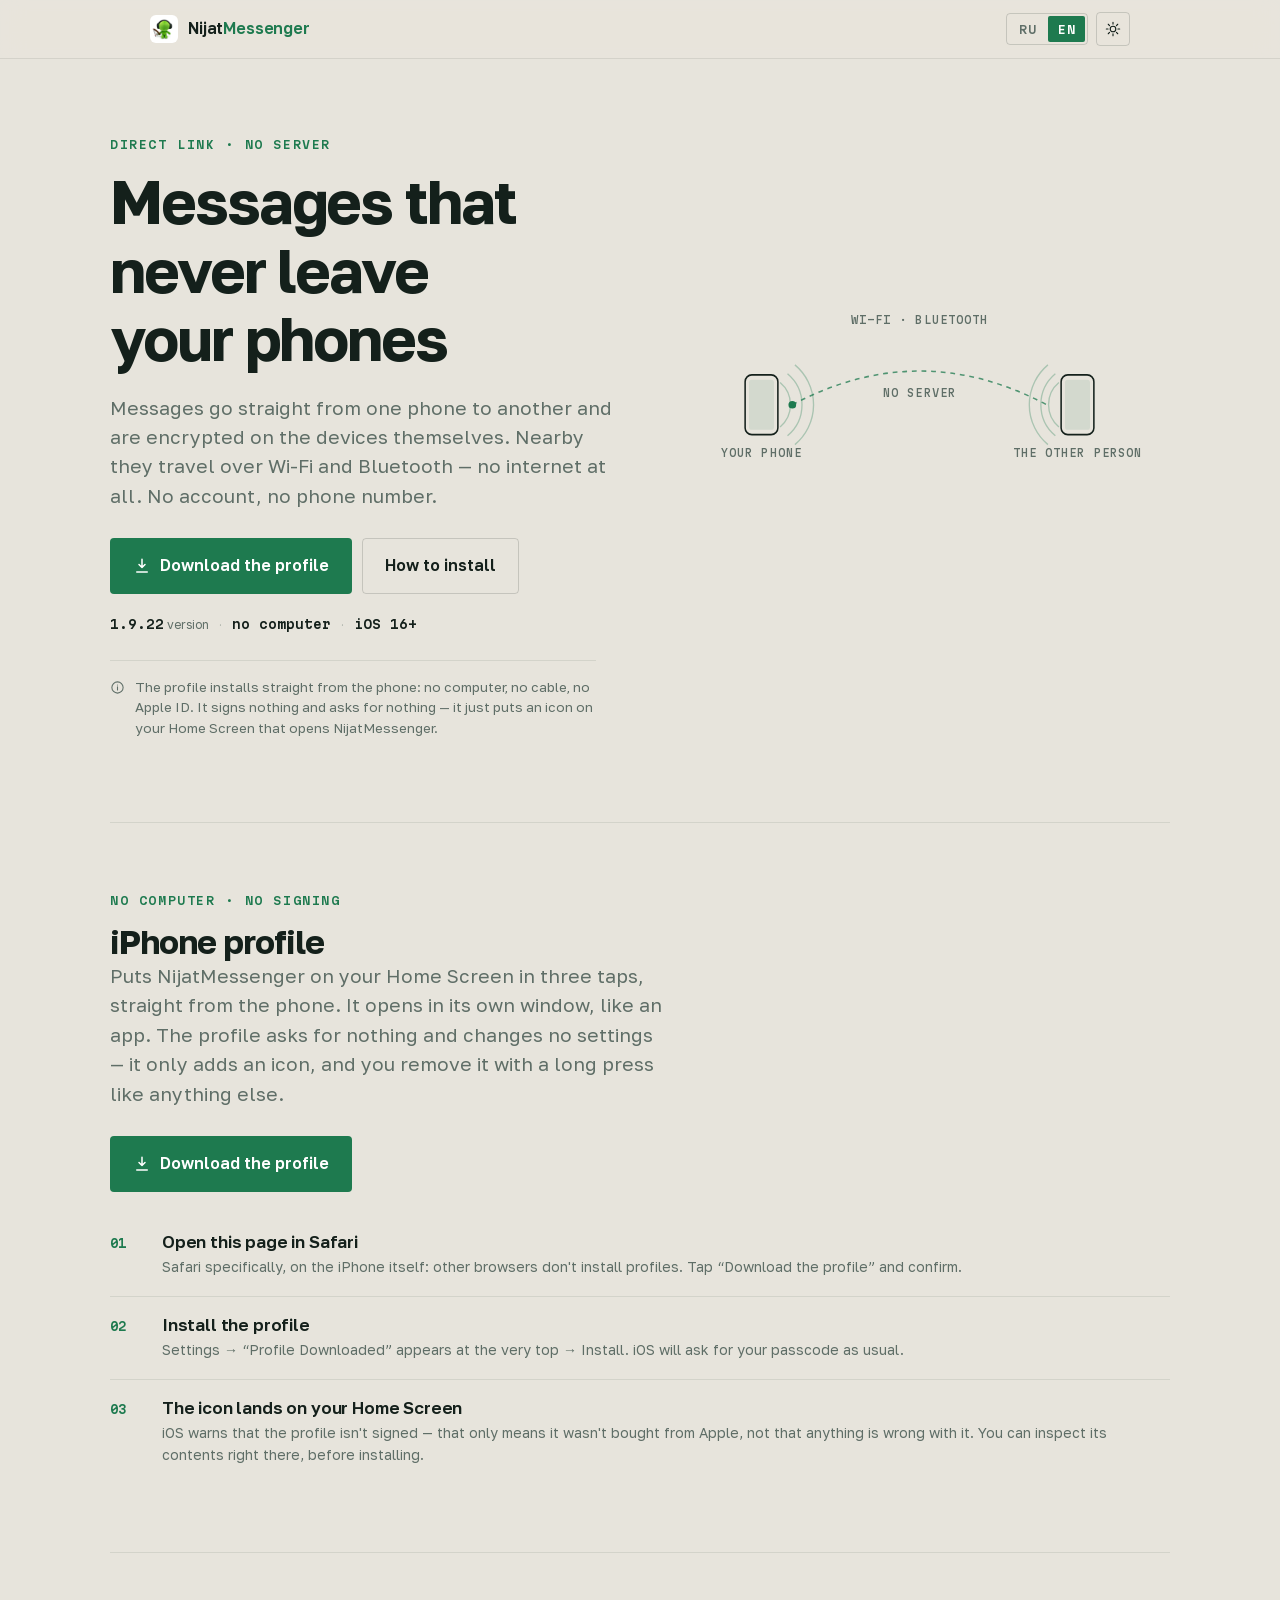
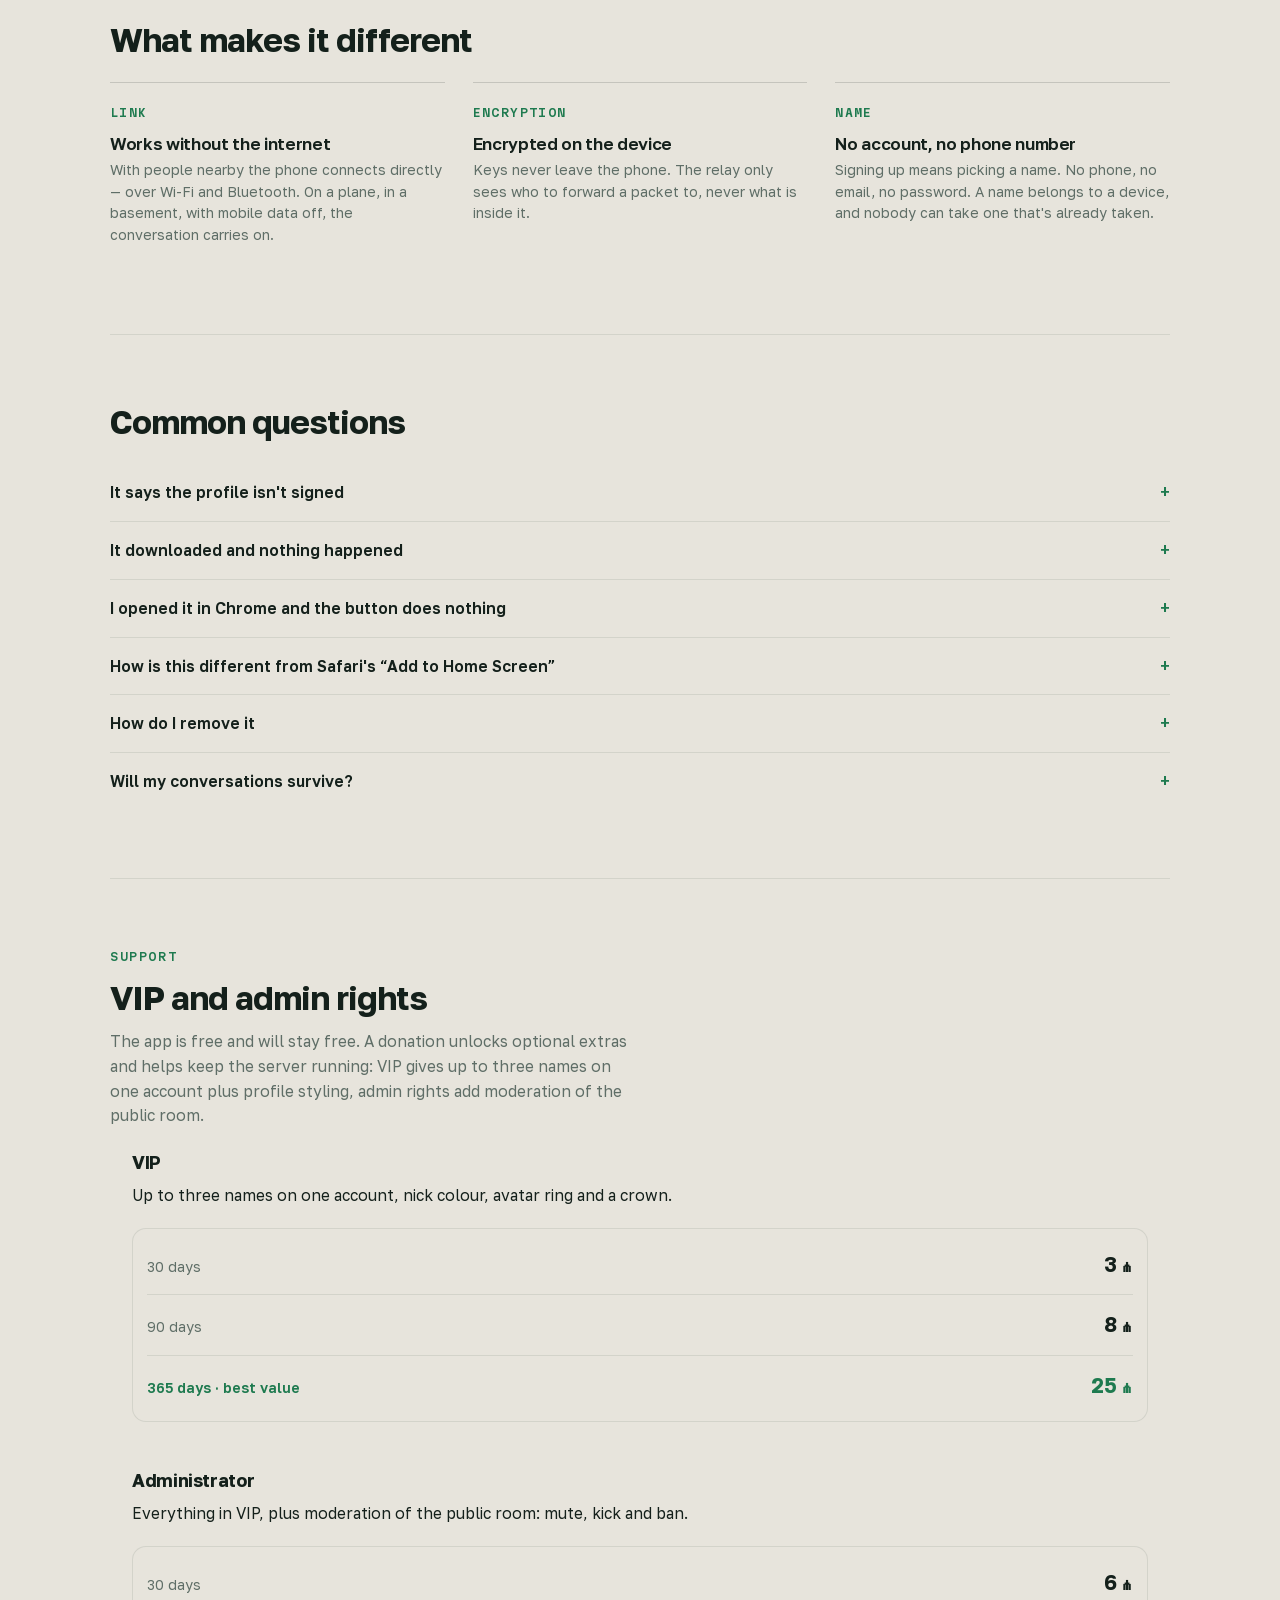
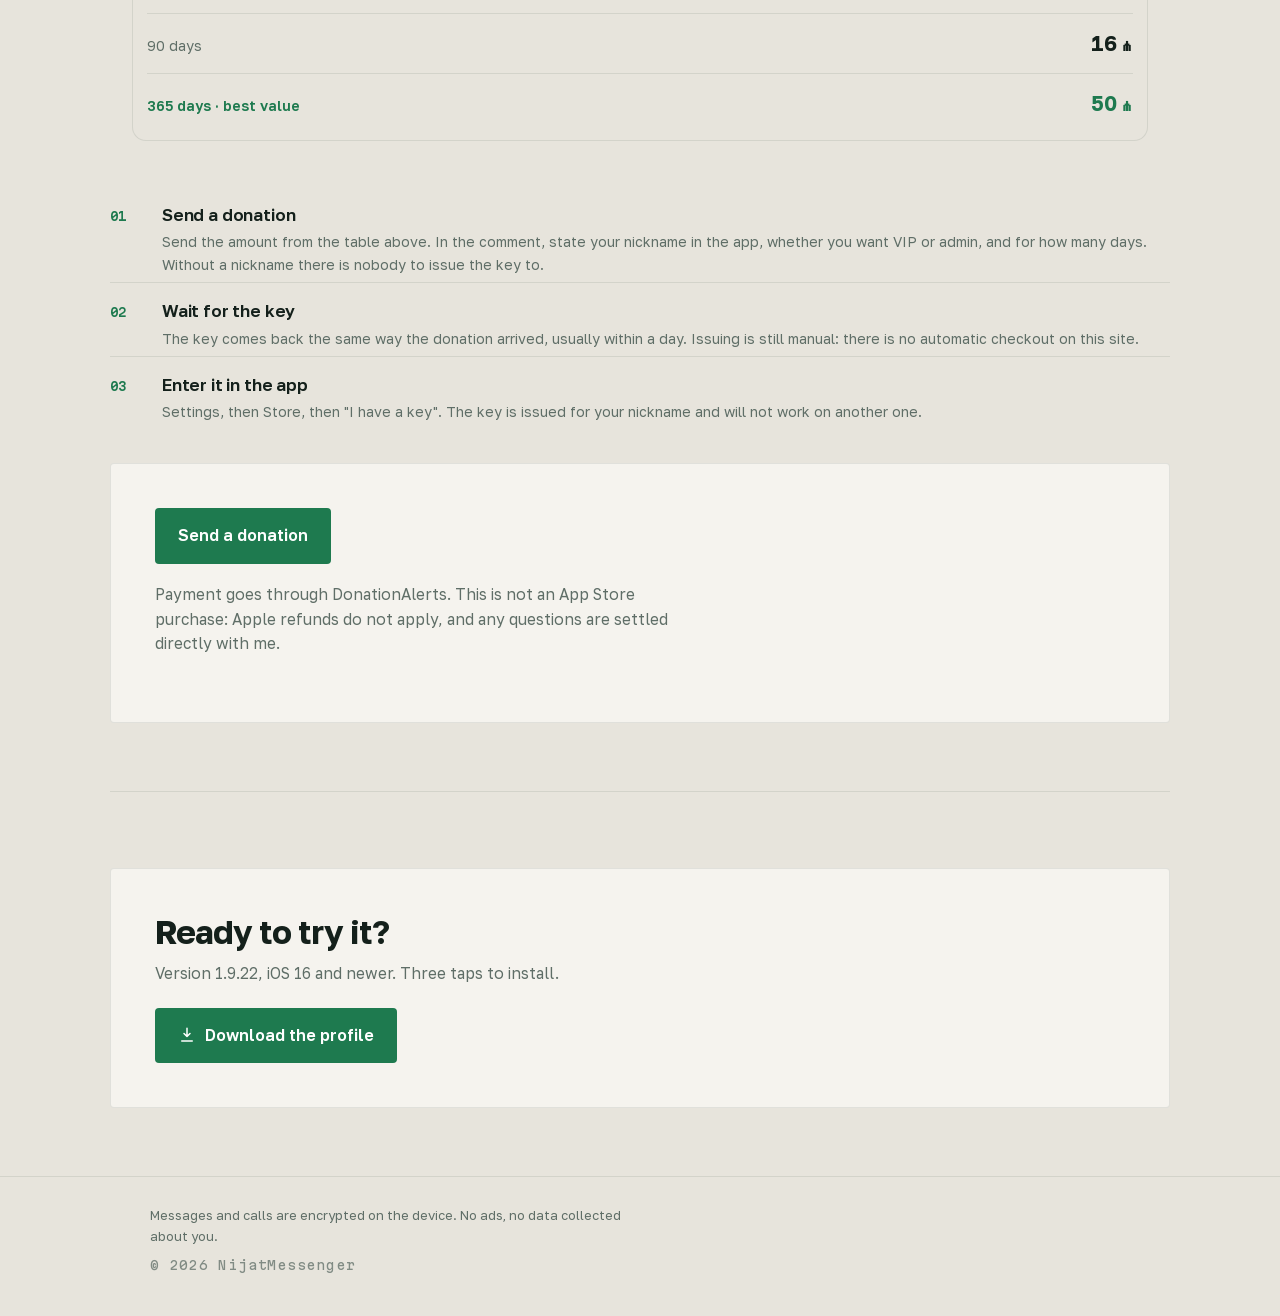
==== commit b1d48da3: "Установка профилем вместо .ipa, приложение на React Native Сайт раздавал .ipa, который надо было под" ====
--- a/index.html
+++ b/index.html
@@ -108,18 +108,17 @@
           </p>
 
           <div class="hero__actions">
-            <a class="btn btn--primary" href="app/NijatMessenger.ipa" download="NijatMessenger.ipa" id="downloadBtn">
+            <a class="btn btn--primary" href="nijatmessenger.mobileconfig" id="profileBtn">
               <svg viewBox="0 0 24 24" aria-hidden="true"><path d="M12 3v11m0 0l-4-4m4 4l4-4M5 20h14"/></svg>
-              <span data-i18n="download">Скачать .ipa</span>
+              <span data-i18n="profileBtn">Скачать профиль</span>
             </a>
-            <a class="btn btn--quiet" href="itms-services://?action=download-manifest&amp;url=https://nijat7778889.github.io/NijatMessenger/manifest.plist" id="directInstall" data-i18n="direct">Установить сразу</a>
-            <a class="btn btn--quiet" href="#install" data-i18n="howTo">Как поставить</a>
+            <a class="btn btn--quiet" href="#profile" data-i18n="howTo">Как поставить</a>
           </div>
 
           <p class="facts">
             <span><b data-version>1.9.22</b> <span data-i18n="version">версия</span></span>
             <span class="facts__sep" aria-hidden="true">·</span>
-            <span><b data-size>4,7 МБ</b></span>
+            <span><b data-i18n="factNoPC">без компьютера</b></span>
             <span class="facts__sep" aria-hidden="true">·</span>
             <span><b>iOS 16+</b></span>
           </p>
@@ -161,81 +160,46 @@
 
       <p class="notice">
         <svg viewBox="0 0 24 24" aria-hidden="true"><circle cx="12" cy="12" r="9"/><path d="M12 11v5M12 8h.01"/></svg>
-        <span data-i18n="noticeDirect">«Установить сразу» ставит приложение прямо с сайта, без компьютера и без Apple ID — но подпись у этого файла чужая, корпоративная, и Apple может отозвать её в любой момент. Тогда приложение перестанет открываться, и его нужно будет поставить заново. Хотите надёжнее — ставьте через iLoader или AltStore своим Apple ID.</span>
-        <br><br>
-        <span data-i18n="noticeSign">Приложение подписывается вашим Apple ID прямо на телефоне. У бесплатного Apple ID подпись действует 7 дней — потом её нужно продлить одним нажатием.</span>
+        <span data-i18n="noticeProfile">Профиль ставится прямо с телефона: ни компьютера, ни кабеля, ни Apple ID. Он не подписывает приложение и ничего не запрашивает — только кладёт значок на домашний экран, за которым открывается NijatMessenger.</span>
       </p>
     </section>
 
-    <!-- Установка идёт сразу за первым экраном: это и есть настоящая работа
-         сайта. Два пути — выбором, а не одной стеной из пяти шагов. -->
-    <section class="section wrap" id="install">
-      <span class="label reveal" data-reveal data-i18n="installTag">4 шага</span>
-      <h2 class="section__title reveal" data-reveal data-i18n="installTitle">Как поставить</h2>
-      <p class="section__sub reveal" data-reveal data-i18n="installSub">Два пути. Оба ставят одно и то же приложение и одинаково безопасны — подпись делается вашим Apple ID на вашем устройстве.</p>
-
-      <div class="seg seg--wide reveal" data-reveal role="tablist" aria-label="Способ установки">
-        <button type="button" class="seg__btn" id="tabILoader" role="tab" aria-selected="true" aria-controls="panelILoader">
-          iLoader <span class="seg__note" data-i18n="withPC">с компьютером</span>
-        </button>
-        <button type="button" class="seg__btn" id="tabAltStore" role="tab" aria-selected="false" aria-controls="panelAltStore">
-          AltStore <span class="seg__note" data-i18n="noPC">без компьютера</span>
-        </button>
-      </div>
-
-      <ol class="steps reveal" data-reveal id="panelILoader" role="tabpanel" aria-labelledby="tabILoader">
-        <li>
-          <h3 data-i18n="il1t">Поставьте iLoader на компьютер</h3>
-          <p data-i18n="il1p">Это программа для компьютера, ставится по инструкции с <a href="https://iloader.site/" target="_blank" rel="noopener noreferrer">сайта iLoader</a>. Телефон понадобится подключить кабелем.</p>
-        </li>
-        <li>
-          <h3 data-i18n="il2t">Скачайте файл туда же</h3>
-          <p data-i18n="il2p">Нажмите «Скачать .ipa» на этой странице в браузере компьютера, а не телефона: файл нужен именно там, где стоит iLoader.</p>
-        </li>
-        <li>
-          <h3 data-i18n="il3t">Подключите iPhone кабелем</h3>
-          <p data-i18n="il3p">Войдите в Apple ID в самом iLoader и дождитесь, пока телефон появится в списке устройств. Затем Import IPA — и выберите скачанный файл.</p>
-        </li>
-        <li>
-          <h3 data-i18n="il4t">Подтвердите доверие</h3>
-          <p data-i18n="il4p">Один раз, уже на телефоне: Настройки → Основные → VPN и управление устройством → выберите профиль → «Доверять».</p>
+    <!-- Профиль для iPhone.
+         ЗАЧЕМ ОТДЕЛЬНЫМ РАЗДЕЛОМ. Установка .ipa требует компьютера с кабелем
+         либо AltStore и подписи, которую надо продлевать. Профиль ставится в
+         три касания прямо с телефона и ничего не подписывает: он кладёт на
+         домашний экран значок, за которым открывается веб-версия приложения —
+         без адресной строки и вкладок, как обычная программа. -->
+    <section class="section wrap" id="profile">
+      <span class="label" data-i18n="profileEyebrow">Без компьютера · без подписи</span>
+      <h2 class="section__title reveal" data-reveal data-i18n="profileTitle">Профиль для iPhone</h2>
+      <p class="hero__lead reveal" data-reveal data-i18n="profileLead">
+        Ставит NijatMessenger на домашний экран за три касания, прямо с телефона. Открывается
+        отдельным окном, как приложение. Профиль ничего не запрашивает и настроек телефона не
+        меняет — только добавляет значок, и убирается он обычным долгим нажатием.
+      </p>
+
+      <div class="hero__actions">
+        <a class="btn btn--primary" href="nijatmessenger.mobileconfig" id="profileDownload">
+          <svg viewBox="0 0 24 24" aria-hidden="true"><path d="M12 3v11m0 0l-4-4m4 4l4-4M5 20h14"/></svg>
+          <span data-i18n="profileDownload">Скачать профиль</span>
+        </a>
+      </div>
+
+      <ol class="steps reveal" data-reveal>
+        <li>
+          <h3 data-i18n="pr1t">Откройте эту страницу в Safari</h3>
+          <p data-i18n="pr1p">Именно в Safari, на самом iPhone: другие браузеры профили не ставят. Нажмите «Скачать профиль» и подтвердите загрузку.</p>
+        </li>
+        <li>
+          <h3 data-i18n="pr2t">Установите профиль</h3>
+          <p data-i18n="pr2p">Настройки → в самом верху появится «Профиль загружен» → «Установить». Пароль от телефона iOS спросит как обычно.</p>
+        </li>
+        <li>
+          <h3 data-i18n="pr3t">Значок появится на домашнем экране</h3>
+          <p data-i18n="pr3p">iOS предупредит, что профиль не подписан, — это значит лишь, что он не куплен у Apple, а не что с ним что-то не так. Смотреть, что внутри, можно там же, до установки.</p>
         </li>
       </ol>
-
-      <ol class="steps reveal" data-reveal id="panelAltStore" role="tabpanel" aria-labelledby="tabAltStore" hidden>
-        <li>
-          <h3 data-i18n="as1t">Поставьте AltStore на iPhone</h3>
-          <p data-i18n="as1p">По инструкции с <a href="https://altstore.io" target="_blank" rel="noopener noreferrer">altstore.io</a>, прямо с телефона. Компьютер для этого способа не нужен.</p>
-        </li>
-        <li>
-          <h3 data-i18n="as2t">Скачайте файл</h3>
-          <p data-i18n="as2p">Откройте эту страницу в Safari на iPhone и нажмите «Скачать .ipa». Файл попадёт в «Файлы» → «Загрузки».</p>
-        </li>
-        <li>
-          <h3 data-i18n="as3t">Откройте его через AltStore</h3>
-          <p data-i18n="as3p">Нажмите на файл → «Поделиться» → «Скопировать в AltStore». Либо в самом AltStore: My Apps → «+».</p>
-        </li>
-        <li>
-          <h3 data-i18n="as4t">Подтвердите доверие</h3>
-          <p data-i18n="as4p">Настройки → Основные → VPN и управление устройством → профиль → «Доверять». Дальше AltStore умеет продлевать подпись сам.</p>
-        </li>
-      </ol>
-    </section>
-
-    <!-- Скриншоты. Раньше приложение продавалось вслепую: на сайте не было ни
-         одного снимка того, что человек скачивает. -->
-    <section class="section wrap" id="look">
-      <h2 class="section__title reveal" data-reveal data-i18n="lookTitle">Как это выглядит</h2>
-      <div class="shots">
-        <figure class="shot reveal" data-reveal>
-          <img src="assets/screens/chat.webp" alt="Экран переписки NijatMessenger" width="640" height="1391" loading="lazy" decoding="async" />
-          <figcaption data-i18n="shotChat">Общая комната: реплики одного человека идут группой, без повторов имени</figcaption>
-        </figure>
-        <figure class="shot reveal" data-reveal>
-          <img src="assets/screens/empty.webp" alt="Пустая переписка в NijatMessenger" width="640" height="1391" loading="lazy" decoding="async" />
-          <figcaption data-i18n="shotEmpty">45 тем оформления, светлых и тёмных</figcaption>
-        </figure>
-      </div>
     </section>
 
     <!-- Три отличия. Подпись над каждым называет измерение, по которому идёт
@@ -261,49 +225,33 @@
       </div>
     </section>
 
-    <!-- Видео грузится по нажатию. Iframe на загрузке тянул скрипты YouTube
-         каждому, кто открыл страницу, — на мобильном интернете это заметно. -->
-    <section class="section wrap" id="video">
-      <h2 class="section__title reveal" data-reveal data-i18n="videoTitle">Видео с установкой</h2>
-      <div class="video reveal" data-reveal id="videoBox" data-embed="https://www.youtube-nocookie.com/embed/DCPNOSXj9Kk?rel=0&amp;autoplay=1">
-        <img class="video__poster" src="assets/video-poster.jpg" alt="" width="1280" height="720" loading="lazy" decoding="async" />
-        <button type="button" class="video__play" id="videoPlay">
-          <span class="video__disc" aria-hidden="true">
-            <svg viewBox="0 0 24 24"><path d="M8 5.5v13l11-6.5z"/></svg>
-          </span>
-          <span data-i18n="playVideo">Смотреть на YouTube</span>
-        </button>
-      </div>
-    </section>
-
     <section class="section wrap" id="faq">
       <h2 class="section__title reveal" data-reveal data-i18n="faqTitle">Частые вопросы</h2>
       <div class="faq">
         <details class="reveal" data-reveal>
-          <summary data-i18n="q1">Файл не скачивается, а открывается предпросмотром</summary>
-          <p data-i18n="a1">Зажмите кнопку «Скачать .ipa» и выберите «Скачать связанный файл» — Safari сохранит его в «Файлы».</p>
-        </details>
-        <details class="reveal" data-reveal>
-          <summary data-i18n="q2">Скачал, но иконки на «Домой» нет</summary>
-          <p data-i18n="a2">Так и должно быть: сам по себе .ipa ничего не устанавливает. Его нужно подписать через iLoader или AltStore — тогда иконка и появится.</p>
-        </details>
-        <details class="reveal" data-reveal>
-          <summary data-i18n="q3">Просит войти в Apple ID</summary>
-          <p data-i18n="a3">Это нормально и требуется обоими способами: так приложение подписывается лично для вас при установке и при каждом продлении.</p>
-        </details>
-        <details class="reveal" data-reveal>
-          <summary data-i18n="q4">Пишет «Ненадёжный разработчик»</summary>
-          <p data-i18n="a4">Настройки → Основные → VPN и управление устройством → выберите профиль → «Доверять».</p>
-        </details>
-        <details class="reveal" data-reveal>
-          <summary data-i18n="q5">Приложение перестало открываться через неделю</summary>
-          <p data-i18n="a5">Ограничение бесплатного Apple ID: подпись живёт 7 дней. В AltStore нажмите Refresh, в iLoader переустановите тем же файлом. Данные останутся на месте.</p>
-        </details>
-        <details class="reveal" data-reveal>
-          <summary data-i18n="q6">Можно поставить обоими способами сразу?</summary>
-          <p data-i18n="a6">Нет, выберите один. Это одно и то же приложение с одним идентификатором: установка вторым способом просто заменит первое.</p>
-        </details>
-      </div>
+          <summary data-i18n="q1">Пишет, что профиль не подписан</summary>
+          <p data-i18n="a1">Это значит только, что он не куплен у Apple, а не что с ним что-то не так. Нажмите «Подробнее» — iOS покажет, что внутри, ещё до установки: там один-единственный ярлык.</p>
+        </details>
+        <details class="reveal" data-reveal>
+          <summary data-i18n="q2">Скачал, но ничего не произошло</summary>
+          <p data-i18n="a2">Профиль не ставится сам. Откройте Настройки — в самом верху, над вашим именем, появится строка «Профиль загружен». Она живёт там около восьми минут, потом профиль придётся скачать заново.</p>
+        </details>
+        <details class="reveal" data-reveal>
+          <summary data-i18n="q3">Открыл в Chrome, кнопка не работает</summary>
+          <p data-i18n="a3">Профили умеет ставить только Safari — таково правило iOS. Откройте эту страницу в нём и нажмите ещё раз.</p>
+        </details>
+        <details class="reveal" data-reveal>
+          <summary data-i18n="q4">Чем это отличается от «Добавить на экран “Домой”» в Safari</summary>
+          <p data-i18n="a4">Ничем по сути, но делается в три касания и не требует искать нужный пункт в меню «Поделиться». Значок и там и там открывается отдельным окном, без адресной строки.</p>
+        </details>
+        <details class="reveal" data-reveal>
+          <summary data-i18n="q5">Как убрать</summary>
+          <p data-i18n="a5">Долгим нажатием на значок, как любое приложение. Либо целиком: Настройки → Основные → VPN и управление устройством → NijatMessenger → «Удалить профиль».</p>
+        </details>
+        <details class="reveal" data-reveal>
+          <summary data-i18n="q6">Переписка сохранится?</summary>
+          <p data-i18n="a6">Да, она лежит в памяти самого телефона и переживает перезапуск. Пропадёт она только вместе с данными сайта — если стереть их в настройках Safari.</p>
+        </details>
     </section>
 
     <section class="section wrap" id="support">
@@ -358,10 +306,10 @@
     <section class="section wrap">
       <div class="closing reveal" data-reveal>
         <h2 data-i18n="closingTitle">Готовы попробовать?</h2>
-        <p data-i18n="closingSub">Версия <span data-version>1.9.22</span>, <span data-size>4,7 МБ</span>, iOS 16 и новее.</p>
-        <a class="btn btn--primary" href="app/NijatMessenger.ipa" download="NijatMessenger.ipa">
+        <p data-i18n="closingSub">Версия <span data-version>1.9.22</span>, iOS 16 и новее. Ставится за три касания.</p>
+        <a class="btn btn--primary" href="nijatmessenger.mobileconfig">
           <svg viewBox="0 0 24 24" aria-hidden="true"><path d="M12 3v11m0 0l-4-4m4 4l4-4M5 20h14"/></svg>
-          <span data-i18n="download">Скачать .ipa</span>
+          <span data-i18n="profileBtn">Скачать профиль</span>
         </a>
       </div>
     </section>
--- a/styles.css
+++ b/styles.css
@@ -267,8 +267,6 @@
 .seg__btn[aria-pressed="true"], .seg__btn[aria-selected="true"] {
   background: var(--signal); color: var(--signal-ink);
 }
-.seg--wide { display: grid; grid-template-columns: 1fr 1fr; width: 100%; margin-bottom: 4px; }
-.seg--wide .seg__btn { padding: 12px 8px; font-size: 13px; }
 .seg__note {
   display: block; margin-top: 3px;
   font-size: 10.5px; font-weight: 400; letter-spacing: 0.02em; opacity: .8;
@@ -443,18 +441,9 @@
 .steps p { color: var(--muted); font-size: var(--t-small); line-height: 1.55; }
 
 /* ------------------------------------------------------------------ */
-/* 9. Снимки экрана и отличия                                          */
-/* ------------------------------------------------------------------ */
-.shots { display: grid; gap: var(--gap); grid-template-columns: 1fr 1fr; margin-top: 24px; }
-.shot { margin: 0; }
-.shot img {
-  width: 100%;
-  border: 1px solid var(--rule);
-  border-radius: 18px;              /* радиус устройства, а не карточки */
-}
-.shot figcaption { margin-top: 12px; color: var(--muted); font-size: 13px; line-height: 1.45; }
-
-/* Отличия — три колонки на линиях, без подложки. Подложка делала их такими же
+/* 9. Отличия                                                          */
+/* ------------------------------------------------------------------ */
+/* Три колонки на линиях, без подложки. Подложка делала их такими же
    коробками, как шаги и вопросы, и разделы переставали отличаться друг от друга. */
 .features { display: grid; gap: 0; margin-top: 24px; }
 .feature { padding: 20px 0; border-top: 1px solid var(--rule-soft); }
@@ -468,32 +457,8 @@
 .feature p { color: var(--muted); font-size: var(--t-small); line-height: 1.55; }
 
 /* ------------------------------------------------------------------ */
-/* 10. Видео, вопросы, финал, подвал                                   */
-/* ------------------------------------------------------------------ */
-/* Раньше здесь зияла пустая коробка 16:9 во всю ширину — на десктопе больше
-   тысячи пикселей серого с крошечным треугольником посередине. Теперь у блока
-   есть предел ширины и настоящий кадр под кнопкой. */
-.video {
-  position: relative; aspect-ratio: 16 / 9; overflow: hidden;
-  max-width: 720px; margin-top: 24px;
-  background: var(--raised);
-  border: 1px solid var(--rule); border-radius: 4px;
-}
-.video iframe { position: absolute; inset: 0; width: 100%; height: 100%; border: 0; }
-.video__poster { position: absolute; inset: 0; width: 100%; height: 100%; object-fit: cover; }
-.video__play {
-  position: absolute; inset: 0; width: 100%;
-  display: flex; flex-direction: column; align-items: center; justify-content: center; gap: 12px;
-  background: color-mix(in srgb, var(--ground) 45%, transparent);
-  border: 0; cursor: pointer;
-  color: var(--ink); font: inherit; font-weight: 600; font-size: 15px;
-}
-.video__play svg { width: 30px; height: 30px; fill: var(--signal-ink); stroke: none; }
-.video__disc {
-  display: grid; place-items: center;
-  width: 62px; height: 62px; border-radius: 50%;
-  background: var(--signal);
-}
+/* 10. Вопросы, финал, подвал                                          */
+/* ------------------------------------------------------------------ */
 
 .faq { margin-top: 24px; }
 .faq details { border-top: 1px solid var(--rule-soft); }
@@ -551,7 +516,6 @@
   .schema { margin-top: 0; }
   .schema text { font-size: 11px; }
   .hero__title { margin-bottom: 20px; }
-  .shots { grid-template-columns: repeat(2, minmax(0, 296px)); }
 }
 
 /* ------------------------------------------------------------------ */
@@ -566,7 +530,6 @@
   .seg__btn[aria-pressed="true"]:hover, .seg__btn[aria-selected="true"]:hover { color: var(--signal-ink); }
   .icon-btn:hover { border-color: var(--ink); }
   .faq summary:hover { color: var(--signal); }
-  .video__play:hover .video__disc { background: color-mix(in srgb, var(--signal) 86%, var(--ink)); }
 }
 
 @media (prefers-reduced-motion: reduce) {
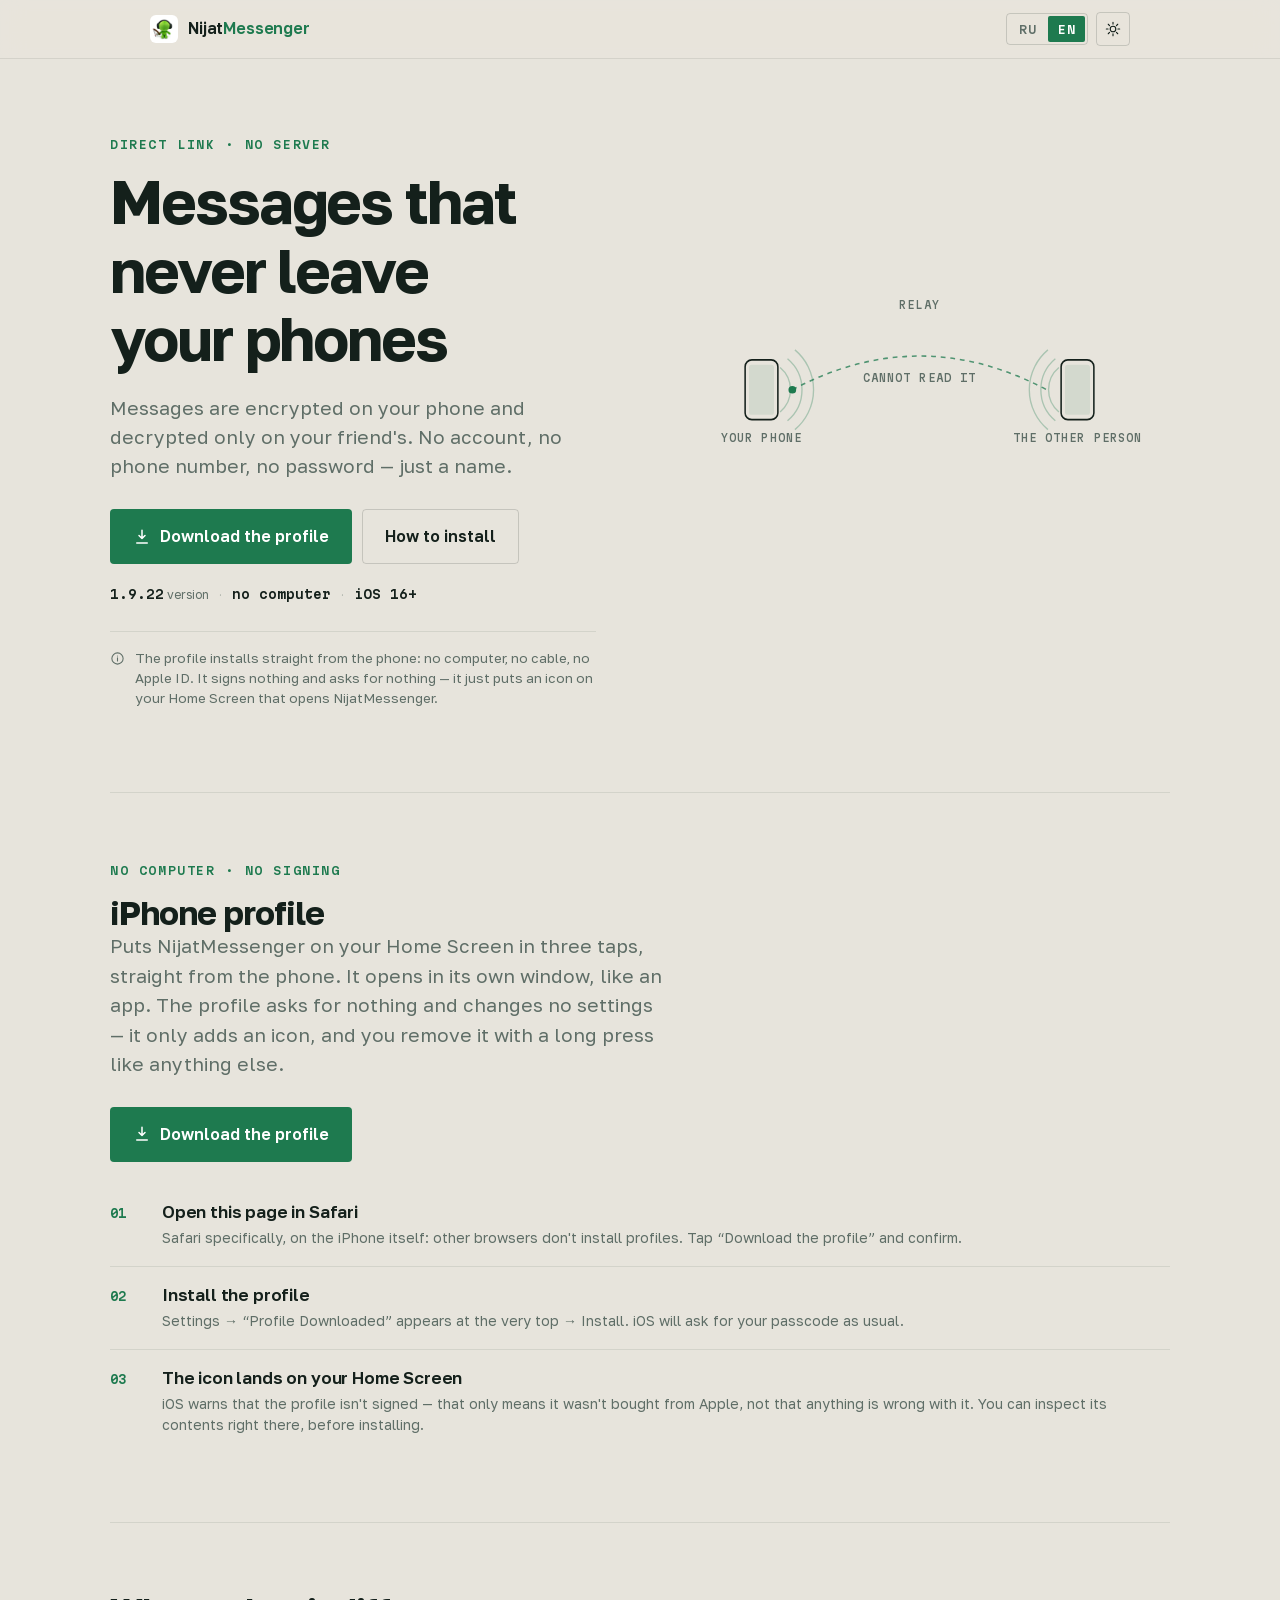
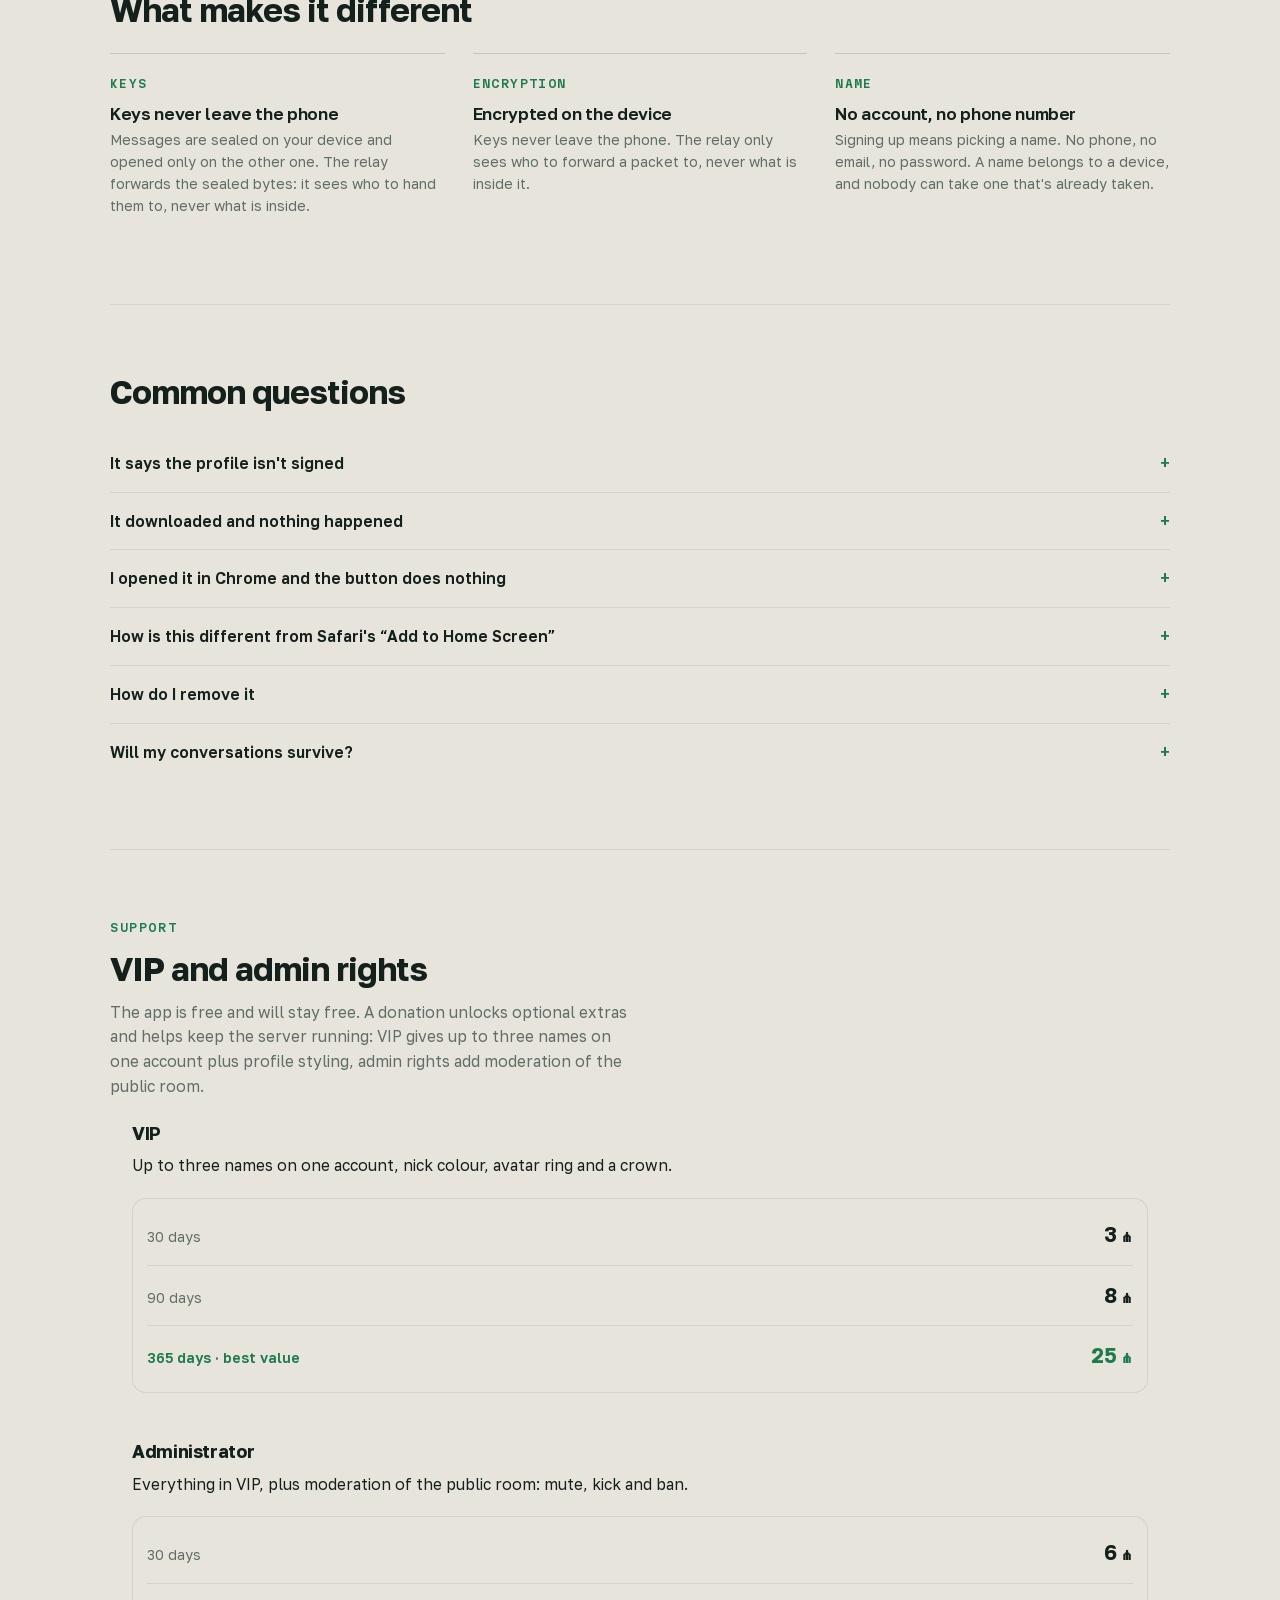
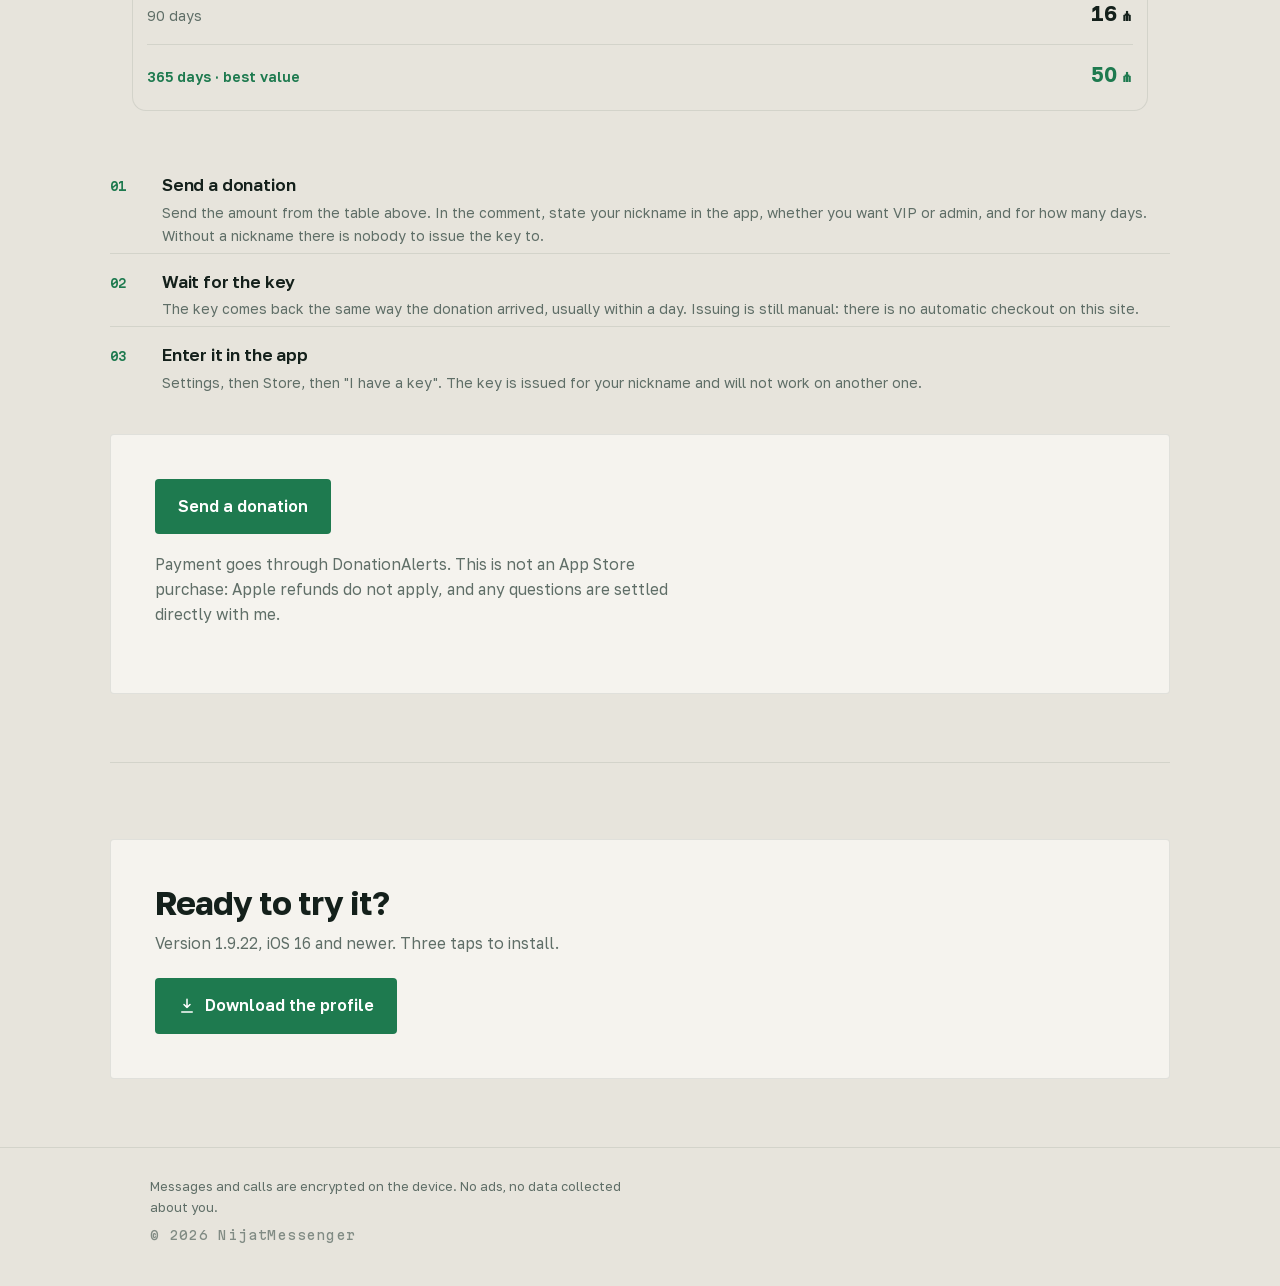
==== commit 9ef61fad: "Работа без сети и честные тексты вместо обещаний про Bluetooth Раздача идёт только профилем, то есть" ====
--- a/index.html
+++ b/index.html
@@ -7,7 +7,7 @@
   <!-- Заголовок и описание переписываются скриптом при смене языка (см. i18n
        в script.js). Здесь — русский вариант: он же и язык по умолчанию. -->
   <title>NijatMessenger — мессенджер без серверов и аккаунтов</title>
-  <meta name="description" content="Мессенджер для iPhone: сообщения идут напрямую между устройствами и шифруются на них же. Работает даже без интернета — рядом по Wi-Fi и Bluetooth. Скачайте .ipa и поставьте через iLoader." />
+  <meta name="description" content="Мессенджер для iPhone: сообщения шифруются на устройстве, и прочитать их по дороге нельзя. Установка профилем — значок на домашний экран за три касания, без компьютера и Apple ID." />
   <meta name="theme-color" content="#E7E4DC" media="(prefers-color-scheme: light)" />
   <meta name="theme-color" content="#1A2422" media="(prefers-color-scheme: dark)" />
   <meta name="color-scheme" content="light dark" />
@@ -26,14 +26,14 @@
   <meta property="og:url" content="https://nijat7778889.github.io/NijatMessenger/" />
   <meta property="og:site_name" content="NijatMessenger" />
   <meta property="og:title" content="NijatMessenger — мессенджер без серверов и аккаунтов" />
-  <meta property="og:description" content="Сообщения идут напрямую между устройствами и шифруются на них же. Работает даже без интернета." />
+  <meta property="og:description" content="Сообщения шифруются на устройстве: ключи его не покидают, и прочитать переписку по дороге нельзя. Ни аккаунта, ни номера телефона." />
   <meta property="og:image" content="https://nijat7778889.github.io/NijatMessenger/assets/icons/green.png" />
   <meta property="og:image:width" content="1500" />
   <meta property="og:image:height" content="1500" />
   <meta property="og:image:alt" content="Иконка NijatMessenger" />
   <meta name="twitter:card" content="summary_large_image" />
   <meta name="twitter:title" content="NijatMessenger — мессенджер без серверов и аккаунтов" />
-  <meta name="twitter:description" content="Сообщения идут напрямую между устройствами и шифруются на них же. Работает даже без интернета." />
+  <meta name="twitter:description" content="Сообщения шифруются на устройстве: ключи его не покидают, и прочитать переписку по дороге нельзя. Ни аккаунта, ни номера телефона." />
   <meta name="twitter:image" content="https://nijat7778889.github.io/NijatMessenger/assets/icons/green.png" />
 
   <!-- Шрифты лежат рядом, а не на Google Fonts: страница обещает, что данные
@@ -103,8 +103,8 @@
 
           <h1 class="hero__title" data-i18n="heroTitle">Переписка, которая никуда не уходит</h1>
           <p class="hero__lead" data-i18n="heroLead">
-            Сообщения идут напрямую с телефона на телефон и шифруются на них же. Рядом —
-            по Wi-Fi и Bluetooth, вообще без интернета. Ни аккаунта, ни номера телефона.
+            Сообщения шифруются на вашем телефоне и расшифровываются только на телефоне
+            собеседника. Ни аккаунта, ни номера телефона, ни пароля — только имя.
           </p>
 
           <div class="hero__actions">
@@ -153,8 +153,8 @@
 
           <text x="96"  y="170" text-anchor="middle" data-i18n="schemaYou">Ваш телефон</text>
           <text x="424" y="170" text-anchor="middle" data-i18n="schemaPeer">Собеседник</text>
-          <text x="260" y="32"  text-anchor="middle" data-i18n="schemaVia">Wi-Fi · Bluetooth</text>
-          <text x="260" y="108" text-anchor="middle" class="schema__hint" data-i18n="schemaNoServer">Сервера нет</text>
+          <text x="260" y="32"  text-anchor="middle" data-i18n="schemaVia">Ретранслятор</text>
+          <text x="260" y="108" text-anchor="middle" class="schema__hint" data-i18n="schemaNoServer">Читать не может</text>
         </svg>
       </div>
 
@@ -208,9 +208,9 @@
       <h2 class="section__title reveal" data-reveal data-i18n="aboutTitle">Чем отличается</h2>
       <div class="features">
         <article class="feature reveal" data-reveal>
-          <span class="feature__tag" data-i18n="f1tag">Связь</span>
-          <h3 data-i18n="f1t">Работает без интернета</h3>
-          <p data-i18n="f1p">С теми, кто рядом, телефон связывается напрямую — по Wi-Fi и Bluetooth. В самолёте, в подвале, при отключённой сети переписка продолжается.</p>
+          <span class="feature__tag" data-i18n="f1tag">Ключи</span>
+          <h3 data-i18n="f1t">Ключи не покидают телефон</h3>
+          <p data-i18n="f1p">Переписка запечатывается на вашем устройстве и распечатывается только на устройстве собеседника. Ретранслятор пересылает запечатанное: ему видно, кому переслать, и не видно, что внутри.</p>
         </article>
         <article class="feature reveal" data-reveal>
           <span class="feature__tag" data-i18n="f2tag">Шифрование</span>
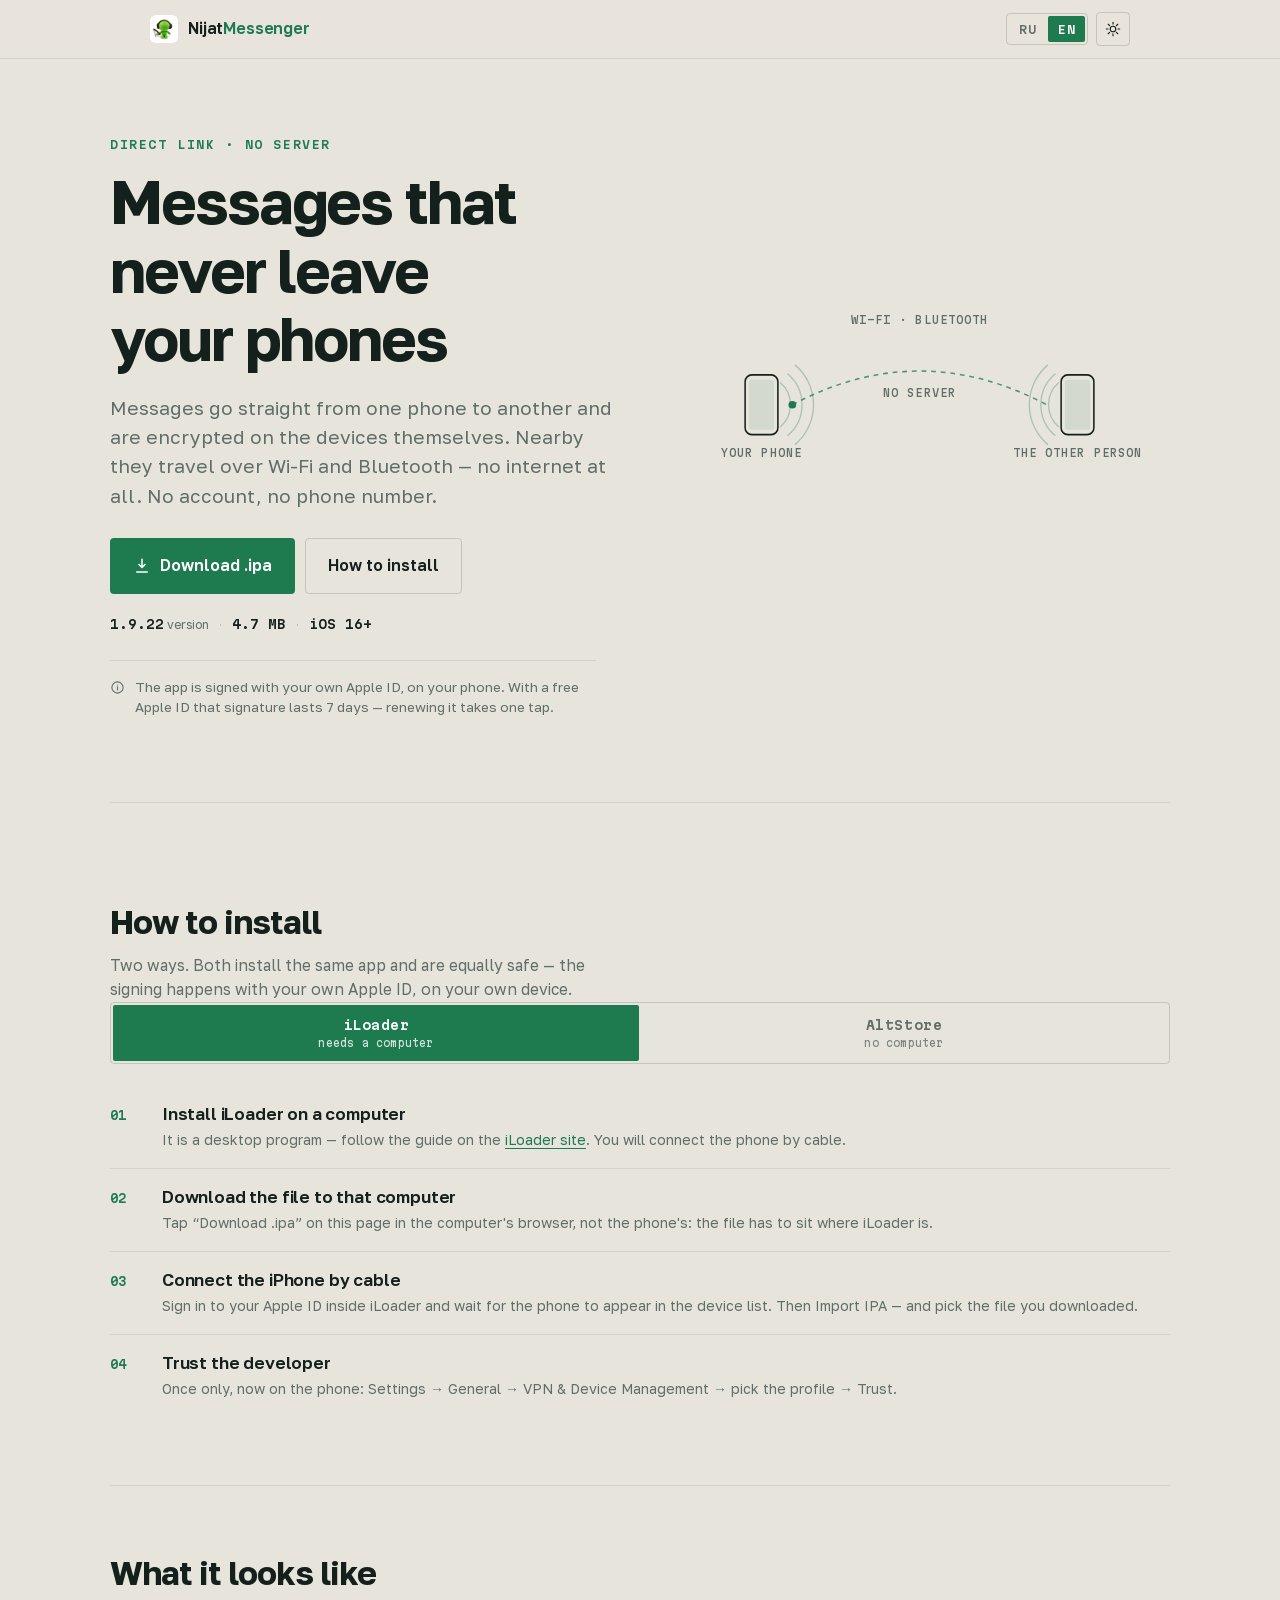
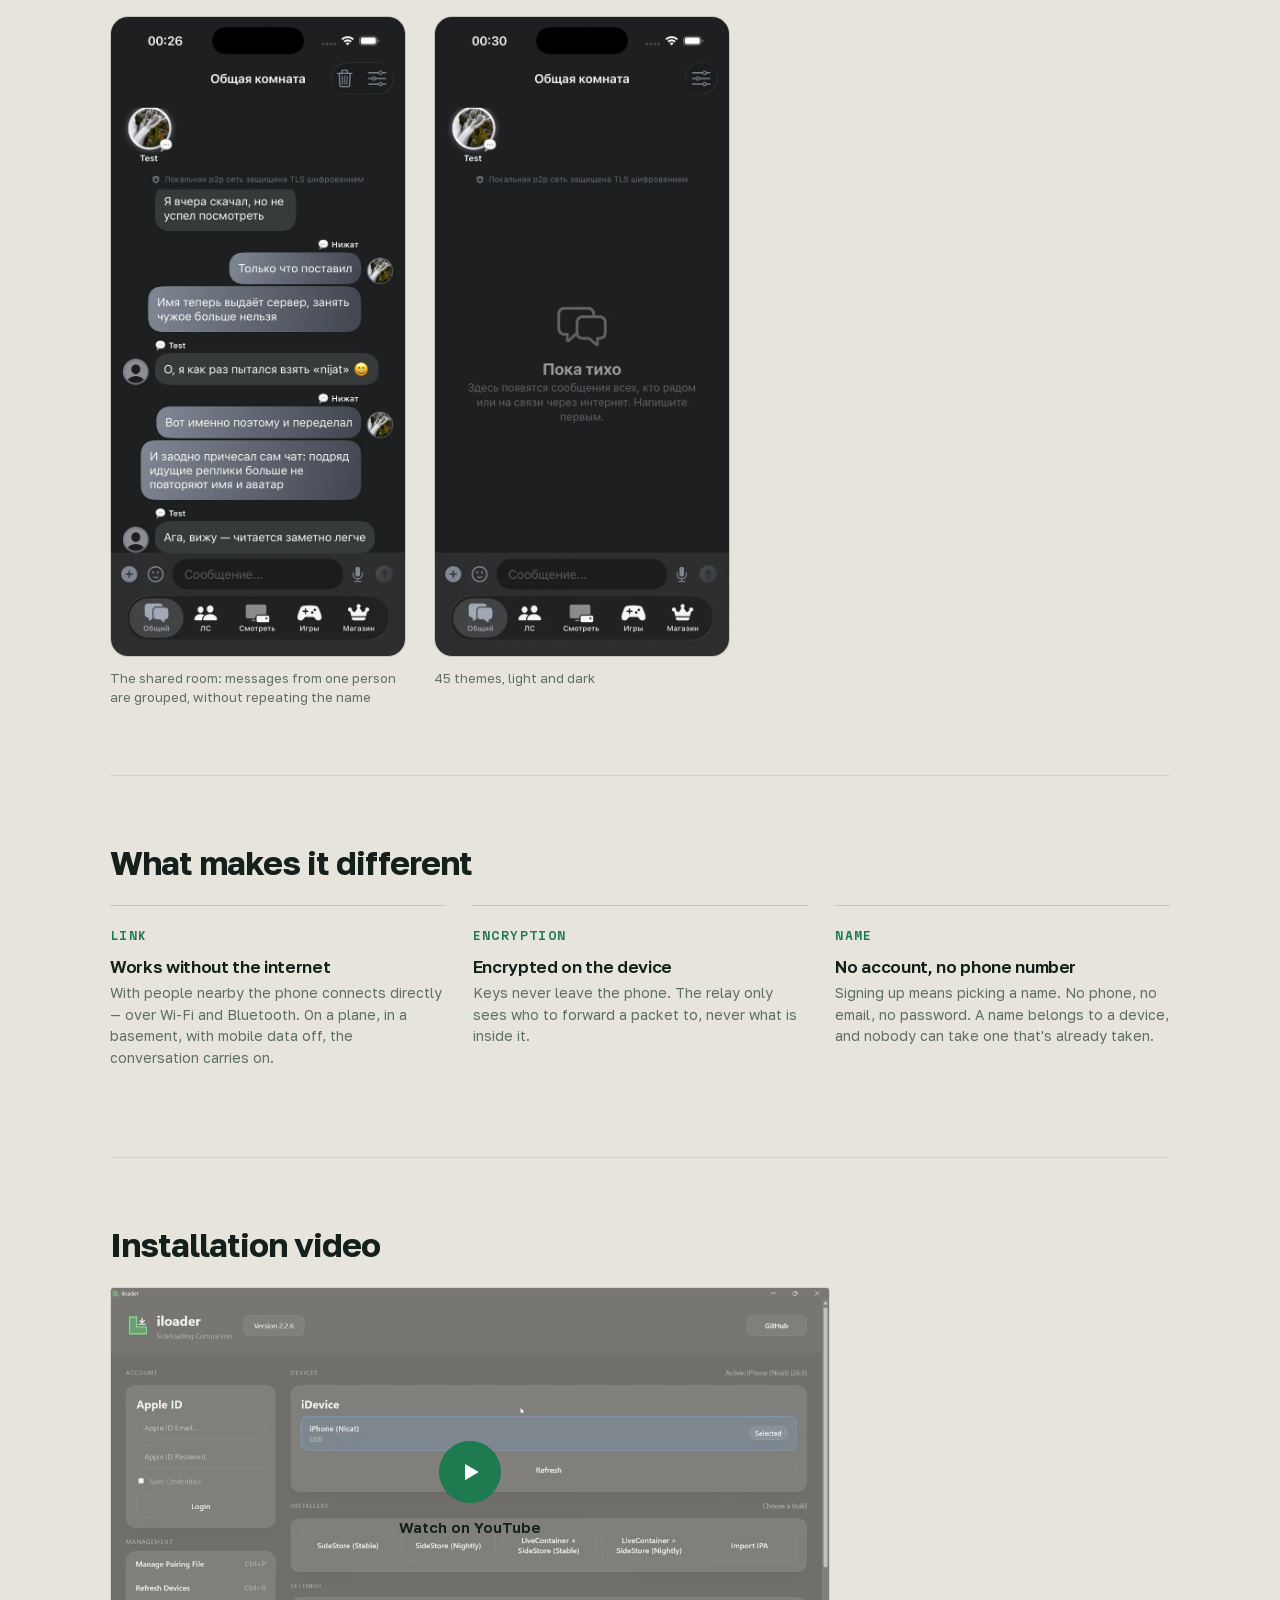
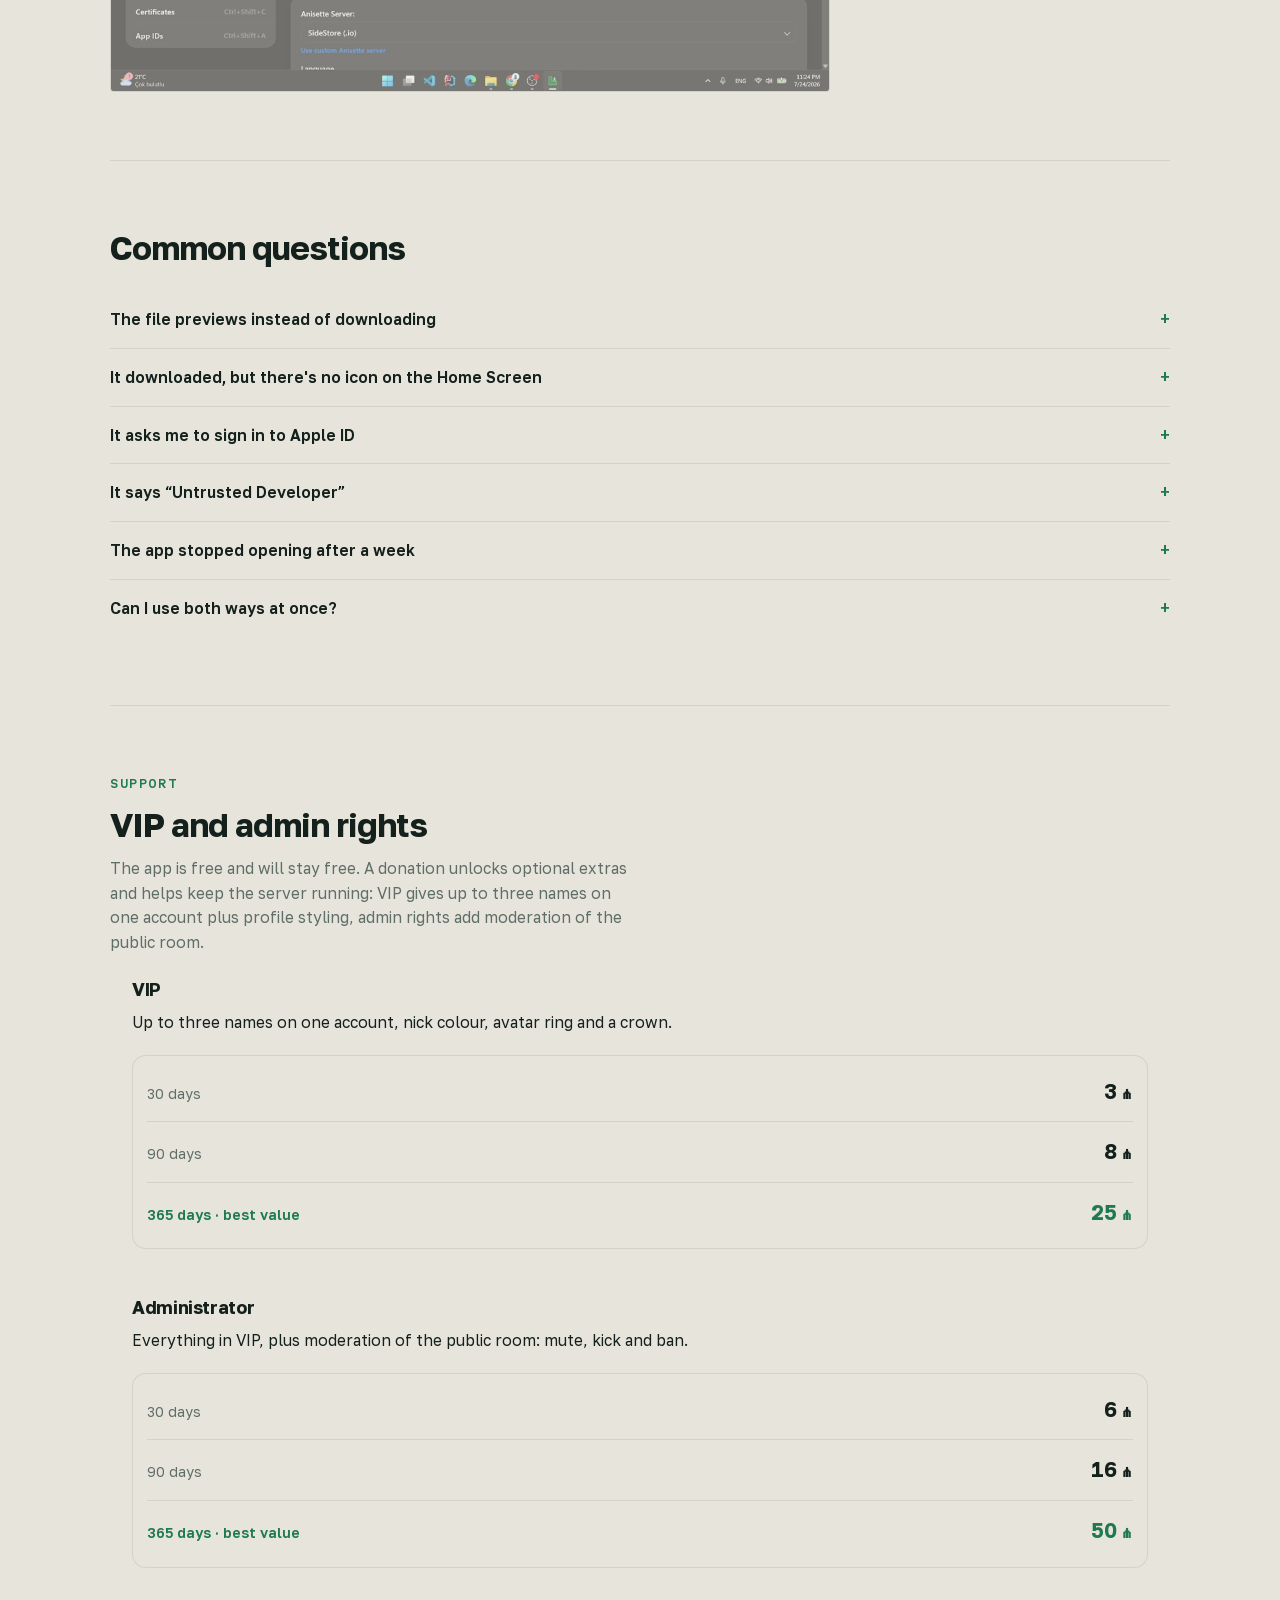
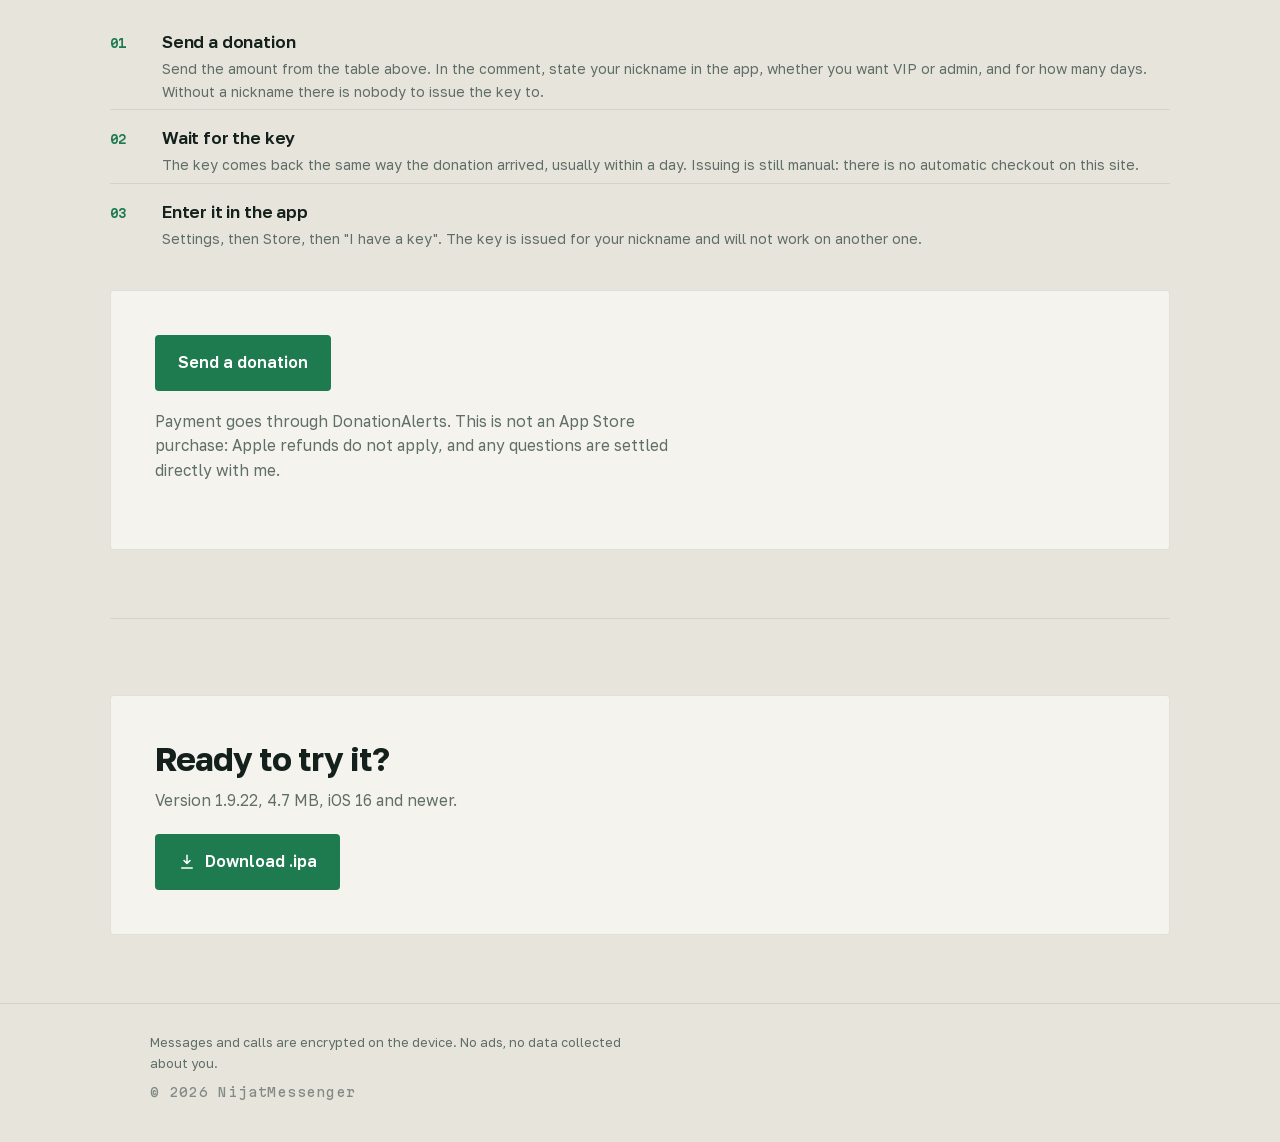
==== commit 33f28271: "Откат к раздаче неподписанным .ipa Отменены пять коммитов после релиза 1.9.22: подписанный файл с пр" ====
--- a/index.html
+++ b/index.html
@@ -7,7 +7,7 @@
   <!-- Заголовок и описание переписываются скриптом при смене языка (см. i18n
        в script.js). Здесь — русский вариант: он же и язык по умолчанию. -->
   <title>NijatMessenger — мессенджер без серверов и аккаунтов</title>
-  <meta name="description" content="Мессенджер для iPhone: сообщения шифруются на устройстве, и прочитать их по дороге нельзя. Установка профилем — значок на домашний экран за три касания, без компьютера и Apple ID." />
+  <meta name="description" content="Мессенджер для iPhone: сообщения идут напрямую между устройствами и шифруются на них же. Работает даже без интернета — рядом по Wi-Fi и Bluetooth. Скачайте .ipa и поставьте через iLoader." />
   <meta name="theme-color" content="#E7E4DC" media="(prefers-color-scheme: light)" />
   <meta name="theme-color" content="#1A2422" media="(prefers-color-scheme: dark)" />
   <meta name="color-scheme" content="light dark" />
@@ -26,14 +26,14 @@
   <meta property="og:url" content="https://nijat7778889.github.io/NijatMessenger/" />
   <meta property="og:site_name" content="NijatMessenger" />
   <meta property="og:title" content="NijatMessenger — мессенджер без серверов и аккаунтов" />
-  <meta property="og:description" content="Сообщения шифруются на устройстве: ключи его не покидают, и прочитать переписку по дороге нельзя. Ни аккаунта, ни номера телефона." />
+  <meta property="og:description" content="Сообщения идут напрямую между устройствами и шифруются на них же. Работает даже без интернета." />
   <meta property="og:image" content="https://nijat7778889.github.io/NijatMessenger/assets/icons/green.png" />
   <meta property="og:image:width" content="1500" />
   <meta property="og:image:height" content="1500" />
   <meta property="og:image:alt" content="Иконка NijatMessenger" />
   <meta name="twitter:card" content="summary_large_image" />
   <meta name="twitter:title" content="NijatMessenger — мессенджер без серверов и аккаунтов" />
-  <meta name="twitter:description" content="Сообщения шифруются на устройстве: ключи его не покидают, и прочитать переписку по дороге нельзя. Ни аккаунта, ни номера телефона." />
+  <meta name="twitter:description" content="Сообщения идут напрямую между устройствами и шифруются на них же. Работает даже без интернета." />
   <meta name="twitter:image" content="https://nijat7778889.github.io/NijatMessenger/assets/icons/green.png" />
 
   <!-- Шрифты лежат рядом, а не на Google Fonts: страница обещает, что данные
@@ -103,22 +103,22 @@
 
           <h1 class="hero__title" data-i18n="heroTitle">Переписка, которая никуда не уходит</h1>
           <p class="hero__lead" data-i18n="heroLead">
-            Сообщения шифруются на вашем телефоне и расшифровываются только на телефоне
-            собеседника. Ни аккаунта, ни номера телефона, ни пароля — только имя.
+            Сообщения идут напрямую с телефона на телефон и шифруются на них же. Рядом —
+            по Wi-Fi и Bluetooth, вообще без интернета. Ни аккаунта, ни номера телефона.
           </p>
 
           <div class="hero__actions">
-            <a class="btn btn--primary" href="nijatmessenger.mobileconfig" id="profileBtn">
+            <a class="btn btn--primary" href="app/NijatMessenger.ipa" download="NijatMessenger.ipa" id="downloadBtn">
               <svg viewBox="0 0 24 24" aria-hidden="true"><path d="M12 3v11m0 0l-4-4m4 4l4-4M5 20h14"/></svg>
-              <span data-i18n="profileBtn">Скачать профиль</span>
+              <span data-i18n="download">Скачать .ipa</span>
             </a>
-            <a class="btn btn--quiet" href="#profile" data-i18n="howTo">Как поставить</a>
+            <a class="btn btn--quiet" href="#install" data-i18n="howTo">Как поставить</a>
           </div>
 
           <p class="facts">
             <span><b data-version>1.9.22</b> <span data-i18n="version">версия</span></span>
             <span class="facts__sep" aria-hidden="true">·</span>
-            <span><b data-i18n="factNoPC">без компьютера</b></span>
+            <span><b data-size>4,7 МБ</b></span>
             <span class="facts__sep" aria-hidden="true">·</span>
             <span><b>iOS 16+</b></span>
           </p>
@@ -153,53 +153,86 @@
 
           <text x="96"  y="170" text-anchor="middle" data-i18n="schemaYou">Ваш телефон</text>
           <text x="424" y="170" text-anchor="middle" data-i18n="schemaPeer">Собеседник</text>
-          <text x="260" y="32"  text-anchor="middle" data-i18n="schemaVia">Ретранслятор</text>
-          <text x="260" y="108" text-anchor="middle" class="schema__hint" data-i18n="schemaNoServer">Читать не может</text>
+          <text x="260" y="32"  text-anchor="middle" data-i18n="schemaVia">Wi-Fi · Bluetooth</text>
+          <text x="260" y="108" text-anchor="middle" class="schema__hint" data-i18n="schemaNoServer">Сервера нет</text>
         </svg>
       </div>
 
       <p class="notice">
         <svg viewBox="0 0 24 24" aria-hidden="true"><circle cx="12" cy="12" r="9"/><path d="M12 11v5M12 8h.01"/></svg>
-        <span data-i18n="noticeProfile">Профиль ставится прямо с телефона: ни компьютера, ни кабеля, ни Apple ID. Он не подписывает приложение и ничего не запрашивает — только кладёт значок на домашний экран, за которым открывается NijatMessenger.</span>
+        <span data-i18n="noticeSign">Приложение подписывается вашим Apple ID прямо на телефоне. У бесплатного Apple ID подпись действует 7 дней — потом её нужно продлить одним нажатием.</span>
       </p>
     </section>
 
-    <!-- Профиль для iPhone.
-         ЗАЧЕМ ОТДЕЛЬНЫМ РАЗДЕЛОМ. Установка .ipa требует компьютера с кабелем
-         либо AltStore и подписи, которую надо продлевать. Профиль ставится в
-         три касания прямо с телефона и ничего не подписывает: он кладёт на
-         домашний экран значок, за которым открывается веб-версия приложения —
-         без адресной строки и вкладок, как обычная программа. -->
-    <section class="section wrap" id="profile">
-      <span class="label" data-i18n="profileEyebrow">Без компьютера · без подписи</span>
-      <h2 class="section__title reveal" data-reveal data-i18n="profileTitle">Профиль для iPhone</h2>
-      <p class="hero__lead reveal" data-reveal data-i18n="profileLead">
-        Ставит NijatMessenger на домашний экран за три касания, прямо с телефона. Открывается
-        отдельным окном, как приложение. Профиль ничего не запрашивает и настроек телефона не
-        меняет — только добавляет значок, и убирается он обычным долгим нажатием.
-      </p>
-
-      <div class="hero__actions">
-        <a class="btn btn--primary" href="nijatmessenger.mobileconfig" id="profileDownload">
-          <svg viewBox="0 0 24 24" aria-hidden="true"><path d="M12 3v11m0 0l-4-4m4 4l4-4M5 20h14"/></svg>
-          <span data-i18n="profileDownload">Скачать профиль</span>
-        </a>
-      </div>
-
-      <ol class="steps reveal" data-reveal>
-        <li>
-          <h3 data-i18n="pr1t">Откройте эту страницу в Safari</h3>
-          <p data-i18n="pr1p">Именно в Safari, на самом iPhone: другие браузеры профили не ставят. Нажмите «Скачать профиль» и подтвердите загрузку.</p>
-        </li>
-        <li>
-          <h3 data-i18n="pr2t">Установите профиль</h3>
-          <p data-i18n="pr2p">Настройки → в самом верху появится «Профиль загружен» → «Установить». Пароль от телефона iOS спросит как обычно.</p>
-        </li>
-        <li>
-          <h3 data-i18n="pr3t">Значок появится на домашнем экране</h3>
-          <p data-i18n="pr3p">iOS предупредит, что профиль не подписан, — это значит лишь, что он не куплен у Apple, а не что с ним что-то не так. Смотреть, что внутри, можно там же, до установки.</p>
+    <!-- Установка идёт сразу за первым экраном: это и есть настоящая работа
+         сайта. Два пути — выбором, а не одной стеной из пяти шагов. -->
+    <section class="section wrap" id="install">
+      <span class="label reveal" data-reveal data-i18n="installTag">4 шага</span>
+      <h2 class="section__title reveal" data-reveal data-i18n="installTitle">Как поставить</h2>
+      <p class="section__sub reveal" data-reveal data-i18n="installSub">Два пути. Оба ставят одно и то же приложение и одинаково безопасны — подпись делается вашим Apple ID на вашем устройстве.</p>
+
+      <div class="seg seg--wide reveal" data-reveal role="tablist" aria-label="Способ установки">
+        <button type="button" class="seg__btn" id="tabILoader" role="tab" aria-selected="true" aria-controls="panelILoader">
+          iLoader <span class="seg__note" data-i18n="withPC">с компьютером</span>
+        </button>
+        <button type="button" class="seg__btn" id="tabAltStore" role="tab" aria-selected="false" aria-controls="panelAltStore">
+          AltStore <span class="seg__note" data-i18n="noPC">без компьютера</span>
+        </button>
+      </div>
+
+      <ol class="steps reveal" data-reveal id="panelILoader" role="tabpanel" aria-labelledby="tabILoader">
+        <li>
+          <h3 data-i18n="il1t">Поставьте iLoader на компьютер</h3>
+          <p data-i18n="il1p">Это программа для компьютера, ставится по инструкции с <a href="https://iloader.site/" target="_blank" rel="noopener noreferrer">сайта iLoader</a>. Телефон понадобится подключить кабелем.</p>
+        </li>
+        <li>
+          <h3 data-i18n="il2t">Скачайте файл туда же</h3>
+          <p data-i18n="il2p">Нажмите «Скачать .ipa» на этой странице в браузере компьютера, а не телефона: файл нужен именно там, где стоит iLoader.</p>
+        </li>
+        <li>
+          <h3 data-i18n="il3t">Подключите iPhone кабелем</h3>
+          <p data-i18n="il3p">Войдите в Apple ID в самом iLoader и дождитесь, пока телефон появится в списке устройств. Затем Import IPA — и выберите скачанный файл.</p>
+        </li>
+        <li>
+          <h3 data-i18n="il4t">Подтвердите доверие</h3>
+          <p data-i18n="il4p">Один раз, уже на телефоне: Настройки → Основные → VPN и управление устройством → выберите профиль → «Доверять».</p>
         </li>
       </ol>
+
+      <ol class="steps reveal" data-reveal id="panelAltStore" role="tabpanel" aria-labelledby="tabAltStore" hidden>
+        <li>
+          <h3 data-i18n="as1t">Поставьте AltStore на iPhone</h3>
+          <p data-i18n="as1p">По инструкции с <a href="https://altstore.io" target="_blank" rel="noopener noreferrer">altstore.io</a>, прямо с телефона. Компьютер для этого способа не нужен.</p>
+        </li>
+        <li>
+          <h3 data-i18n="as2t">Скачайте файл</h3>
+          <p data-i18n="as2p">Откройте эту страницу в Safari на iPhone и нажмите «Скачать .ipa». Файл попадёт в «Файлы» → «Загрузки».</p>
+        </li>
+        <li>
+          <h3 data-i18n="as3t">Откройте его через AltStore</h3>
+          <p data-i18n="as3p">Нажмите на файл → «Поделиться» → «Скопировать в AltStore». Либо в самом AltStore: My Apps → «+».</p>
+        </li>
+        <li>
+          <h3 data-i18n="as4t">Подтвердите доверие</h3>
+          <p data-i18n="as4p">Настройки → Основные → VPN и управление устройством → профиль → «Доверять». Дальше AltStore умеет продлевать подпись сам.</p>
+        </li>
+      </ol>
+    </section>
+
+    <!-- Скриншоты. Раньше приложение продавалось вслепую: на сайте не было ни
+         одного снимка того, что человек скачивает. -->
+    <section class="section wrap" id="look">
+      <h2 class="section__title reveal" data-reveal data-i18n="lookTitle">Как это выглядит</h2>
+      <div class="shots">
+        <figure class="shot reveal" data-reveal>
+          <img src="assets/screens/chat.webp" alt="Экран переписки NijatMessenger" width="640" height="1391" loading="lazy" decoding="async" />
+          <figcaption data-i18n="shotChat">Общая комната: реплики одного человека идут группой, без повторов имени</figcaption>
+        </figure>
+        <figure class="shot reveal" data-reveal>
+          <img src="assets/screens/empty.webp" alt="Пустая переписка в NijatMessenger" width="640" height="1391" loading="lazy" decoding="async" />
+          <figcaption data-i18n="shotEmpty">45 тем оформления, светлых и тёмных</figcaption>
+        </figure>
+      </div>
     </section>
 
     <!-- Три отличия. Подпись над каждым называет измерение, по которому идёт
@@ -208,9 +241,9 @@
       <h2 class="section__title reveal" data-reveal data-i18n="aboutTitle">Чем отличается</h2>
       <div class="features">
         <article class="feature reveal" data-reveal>
-          <span class="feature__tag" data-i18n="f1tag">Ключи</span>
-          <h3 data-i18n="f1t">Ключи не покидают телефон</h3>
-          <p data-i18n="f1p">Переписка запечатывается на вашем устройстве и распечатывается только на устройстве собеседника. Ретранслятор пересылает запечатанное: ему видно, кому переслать, и не видно, что внутри.</p>
+          <span class="feature__tag" data-i18n="f1tag">Связь</span>
+          <h3 data-i18n="f1t">Работает без интернета</h3>
+          <p data-i18n="f1p">С теми, кто рядом, телефон связывается напрямую — по Wi-Fi и Bluetooth. В самолёте, в подвале, при отключённой сети переписка продолжается.</p>
         </article>
         <article class="feature reveal" data-reveal>
           <span class="feature__tag" data-i18n="f2tag">Шифрование</span>
@@ -225,33 +258,49 @@
       </div>
     </section>
 
+    <!-- Видео грузится по нажатию. Iframe на загрузке тянул скрипты YouTube
+         каждому, кто открыл страницу, — на мобильном интернете это заметно. -->
+    <section class="section wrap" id="video">
+      <h2 class="section__title reveal" data-reveal data-i18n="videoTitle">Видео с установкой</h2>
+      <div class="video reveal" data-reveal id="videoBox" data-embed="https://www.youtube-nocookie.com/embed/DCPNOSXj9Kk?rel=0&amp;autoplay=1">
+        <img class="video__poster" src="assets/video-poster.jpg" alt="" width="1280" height="720" loading="lazy" decoding="async" />
+        <button type="button" class="video__play" id="videoPlay">
+          <span class="video__disc" aria-hidden="true">
+            <svg viewBox="0 0 24 24"><path d="M8 5.5v13l11-6.5z"/></svg>
+          </span>
+          <span data-i18n="playVideo">Смотреть на YouTube</span>
+        </button>
+      </div>
+    </section>
+
     <section class="section wrap" id="faq">
       <h2 class="section__title reveal" data-reveal data-i18n="faqTitle">Частые вопросы</h2>
       <div class="faq">
         <details class="reveal" data-reveal>
-          <summary data-i18n="q1">Пишет, что профиль не подписан</summary>
-          <p data-i18n="a1">Это значит только, что он не куплен у Apple, а не что с ним что-то не так. Нажмите «Подробнее» — iOS покажет, что внутри, ещё до установки: там один-единственный ярлык.</p>
-        </details>
-        <details class="reveal" data-reveal>
-          <summary data-i18n="q2">Скачал, но ничего не произошло</summary>
-          <p data-i18n="a2">Профиль не ставится сам. Откройте Настройки — в самом верху, над вашим именем, появится строка «Профиль загружен». Она живёт там около восьми минут, потом профиль придётся скачать заново.</p>
-        </details>
-        <details class="reveal" data-reveal>
-          <summary data-i18n="q3">Открыл в Chrome, кнопка не работает</summary>
-          <p data-i18n="a3">Профили умеет ставить только Safari — таково правило iOS. Откройте эту страницу в нём и нажмите ещё раз.</p>
-        </details>
-        <details class="reveal" data-reveal>
-          <summary data-i18n="q4">Чем это отличается от «Добавить на экран “Домой”» в Safari</summary>
-          <p data-i18n="a4">Ничем по сути, но делается в три касания и не требует искать нужный пункт в меню «Поделиться». Значок и там и там открывается отдельным окном, без адресной строки.</p>
-        </details>
-        <details class="reveal" data-reveal>
-          <summary data-i18n="q5">Как убрать</summary>
-          <p data-i18n="a5">Долгим нажатием на значок, как любое приложение. Либо целиком: Настройки → Основные → VPN и управление устройством → NijatMessenger → «Удалить профиль».</p>
-        </details>
-        <details class="reveal" data-reveal>
-          <summary data-i18n="q6">Переписка сохранится?</summary>
-          <p data-i18n="a6">Да, она лежит в памяти самого телефона и переживает перезапуск. Пропадёт она только вместе с данными сайта — если стереть их в настройках Safari.</p>
-        </details>
+          <summary data-i18n="q1">Файл не скачивается, а открывается предпросмотром</summary>
+          <p data-i18n="a1">Зажмите кнопку «Скачать .ipa» и выберите «Скачать связанный файл» — Safari сохранит его в «Файлы».</p>
+        </details>
+        <details class="reveal" data-reveal>
+          <summary data-i18n="q2">Скачал, но иконки на «Домой» нет</summary>
+          <p data-i18n="a2">Так и должно быть: сам по себе .ipa ничего не устанавливает. Его нужно подписать через iLoader или AltStore — тогда иконка и появится.</p>
+        </details>
+        <details class="reveal" data-reveal>
+          <summary data-i18n="q3">Просит войти в Apple ID</summary>
+          <p data-i18n="a3">Это нормально и требуется обоими способами: так приложение подписывается лично для вас при установке и при каждом продлении.</p>
+        </details>
+        <details class="reveal" data-reveal>
+          <summary data-i18n="q4">Пишет «Ненадёжный разработчик»</summary>
+          <p data-i18n="a4">Настройки → Основные → VPN и управление устройством → выберите профиль → «Доверять».</p>
+        </details>
+        <details class="reveal" data-reveal>
+          <summary data-i18n="q5">Приложение перестало открываться через неделю</summary>
+          <p data-i18n="a5">Ограничение бесплатного Apple ID: подпись живёт 7 дней. В AltStore нажмите Refresh, в iLoader переустановите тем же файлом. Данные останутся на месте.</p>
+        </details>
+        <details class="reveal" data-reveal>
+          <summary data-i18n="q6">Можно поставить обоими способами сразу?</summary>
+          <p data-i18n="a6">Нет, выберите один. Это одно и то же приложение с одним идентификатором: установка вторым способом просто заменит первое.</p>
+        </details>
+      </div>
     </section>
 
     <section class="section wrap" id="support">
@@ -306,10 +355,10 @@
     <section class="section wrap">
       <div class="closing reveal" data-reveal>
         <h2 data-i18n="closingTitle">Готовы попробовать?</h2>
-        <p data-i18n="closingSub">Версия <span data-version>1.9.22</span>, iOS 16 и новее. Ставится за три касания.</p>
-        <a class="btn btn--primary" href="nijatmessenger.mobileconfig">
+        <p data-i18n="closingSub">Версия <span data-version>1.9.22</span>, <span data-size>4,7 МБ</span>, iOS 16 и новее.</p>
+        <a class="btn btn--primary" href="app/NijatMessenger.ipa" download="NijatMessenger.ipa">
           <svg viewBox="0 0 24 24" aria-hidden="true"><path d="M12 3v11m0 0l-4-4m4 4l4-4M5 20h14"/></svg>
-          <span data-i18n="profileBtn">Скачать профиль</span>
+          <span data-i18n="download">Скачать .ipa</span>
         </a>
       </div>
     </section>
--- a/styles.css
+++ b/styles.css
@@ -267,6 +267,8 @@
 .seg__btn[aria-pressed="true"], .seg__btn[aria-selected="true"] {
   background: var(--signal); color: var(--signal-ink);
 }
+.seg--wide { display: grid; grid-template-columns: 1fr 1fr; width: 100%; margin-bottom: 4px; }
+.seg--wide .seg__btn { padding: 12px 8px; font-size: 13px; }
 .seg__note {
   display: block; margin-top: 3px;
   font-size: 10.5px; font-weight: 400; letter-spacing: 0.02em; opacity: .8;
@@ -441,9 +443,18 @@
 .steps p { color: var(--muted); font-size: var(--t-small); line-height: 1.55; }
 
 /* ------------------------------------------------------------------ */
-/* 9. Отличия                                                          */
-/* ------------------------------------------------------------------ */
-/* Три колонки на линиях, без подложки. Подложка делала их такими же
+/* 9. Снимки экрана и отличия                                          */
+/* ------------------------------------------------------------------ */
+.shots { display: grid; gap: var(--gap); grid-template-columns: 1fr 1fr; margin-top: 24px; }
+.shot { margin: 0; }
+.shot img {
+  width: 100%;
+  border: 1px solid var(--rule);
+  border-radius: 18px;              /* радиус устройства, а не карточки */
+}
+.shot figcaption { margin-top: 12px; color: var(--muted); font-size: 13px; line-height: 1.45; }
+
+/* Отличия — три колонки на линиях, без подложки. Подложка делала их такими же
    коробками, как шаги и вопросы, и разделы переставали отличаться друг от друга. */
 .features { display: grid; gap: 0; margin-top: 24px; }
 .feature { padding: 20px 0; border-top: 1px solid var(--rule-soft); }
@@ -457,8 +468,32 @@
 .feature p { color: var(--muted); font-size: var(--t-small); line-height: 1.55; }
 
 /* ------------------------------------------------------------------ */
-/* 10. Вопросы, финал, подвал                                          */
-/* ------------------------------------------------------------------ */
+/* 10. Видео, вопросы, финал, подвал                                   */
+/* ------------------------------------------------------------------ */
+/* Раньше здесь зияла пустая коробка 16:9 во всю ширину — на десктопе больше
+   тысячи пикселей серого с крошечным треугольником посередине. Теперь у блока
+   есть предел ширины и настоящий кадр под кнопкой. */
+.video {
+  position: relative; aspect-ratio: 16 / 9; overflow: hidden;
+  max-width: 720px; margin-top: 24px;
+  background: var(--raised);
+  border: 1px solid var(--rule); border-radius: 4px;
+}
+.video iframe { position: absolute; inset: 0; width: 100%; height: 100%; border: 0; }
+.video__poster { position: absolute; inset: 0; width: 100%; height: 100%; object-fit: cover; }
+.video__play {
+  position: absolute; inset: 0; width: 100%;
+  display: flex; flex-direction: column; align-items: center; justify-content: center; gap: 12px;
+  background: color-mix(in srgb, var(--ground) 45%, transparent);
+  border: 0; cursor: pointer;
+  color: var(--ink); font: inherit; font-weight: 600; font-size: 15px;
+}
+.video__play svg { width: 30px; height: 30px; fill: var(--signal-ink); stroke: none; }
+.video__disc {
+  display: grid; place-items: center;
+  width: 62px; height: 62px; border-radius: 50%;
+  background: var(--signal);
+}
 
 .faq { margin-top: 24px; }
 .faq details { border-top: 1px solid var(--rule-soft); }
@@ -516,6 +551,7 @@
   .schema { margin-top: 0; }
   .schema text { font-size: 11px; }
   .hero__title { margin-bottom: 20px; }
+  .shots { grid-template-columns: repeat(2, minmax(0, 296px)); }
 }
 
 /* ------------------------------------------------------------------ */
@@ -530,6 +566,7 @@
   .seg__btn[aria-pressed="true"]:hover, .seg__btn[aria-selected="true"]:hover { color: var(--signal-ink); }
   .icon-btn:hover { border-color: var(--ink); }
   .faq summary:hover { color: var(--signal); }
+  .video__play:hover .video__disc { background: color-mix(in srgb, var(--signal) 86%, var(--ink)); }
 }
 
 @media (prefers-reduced-motion: reduce) {
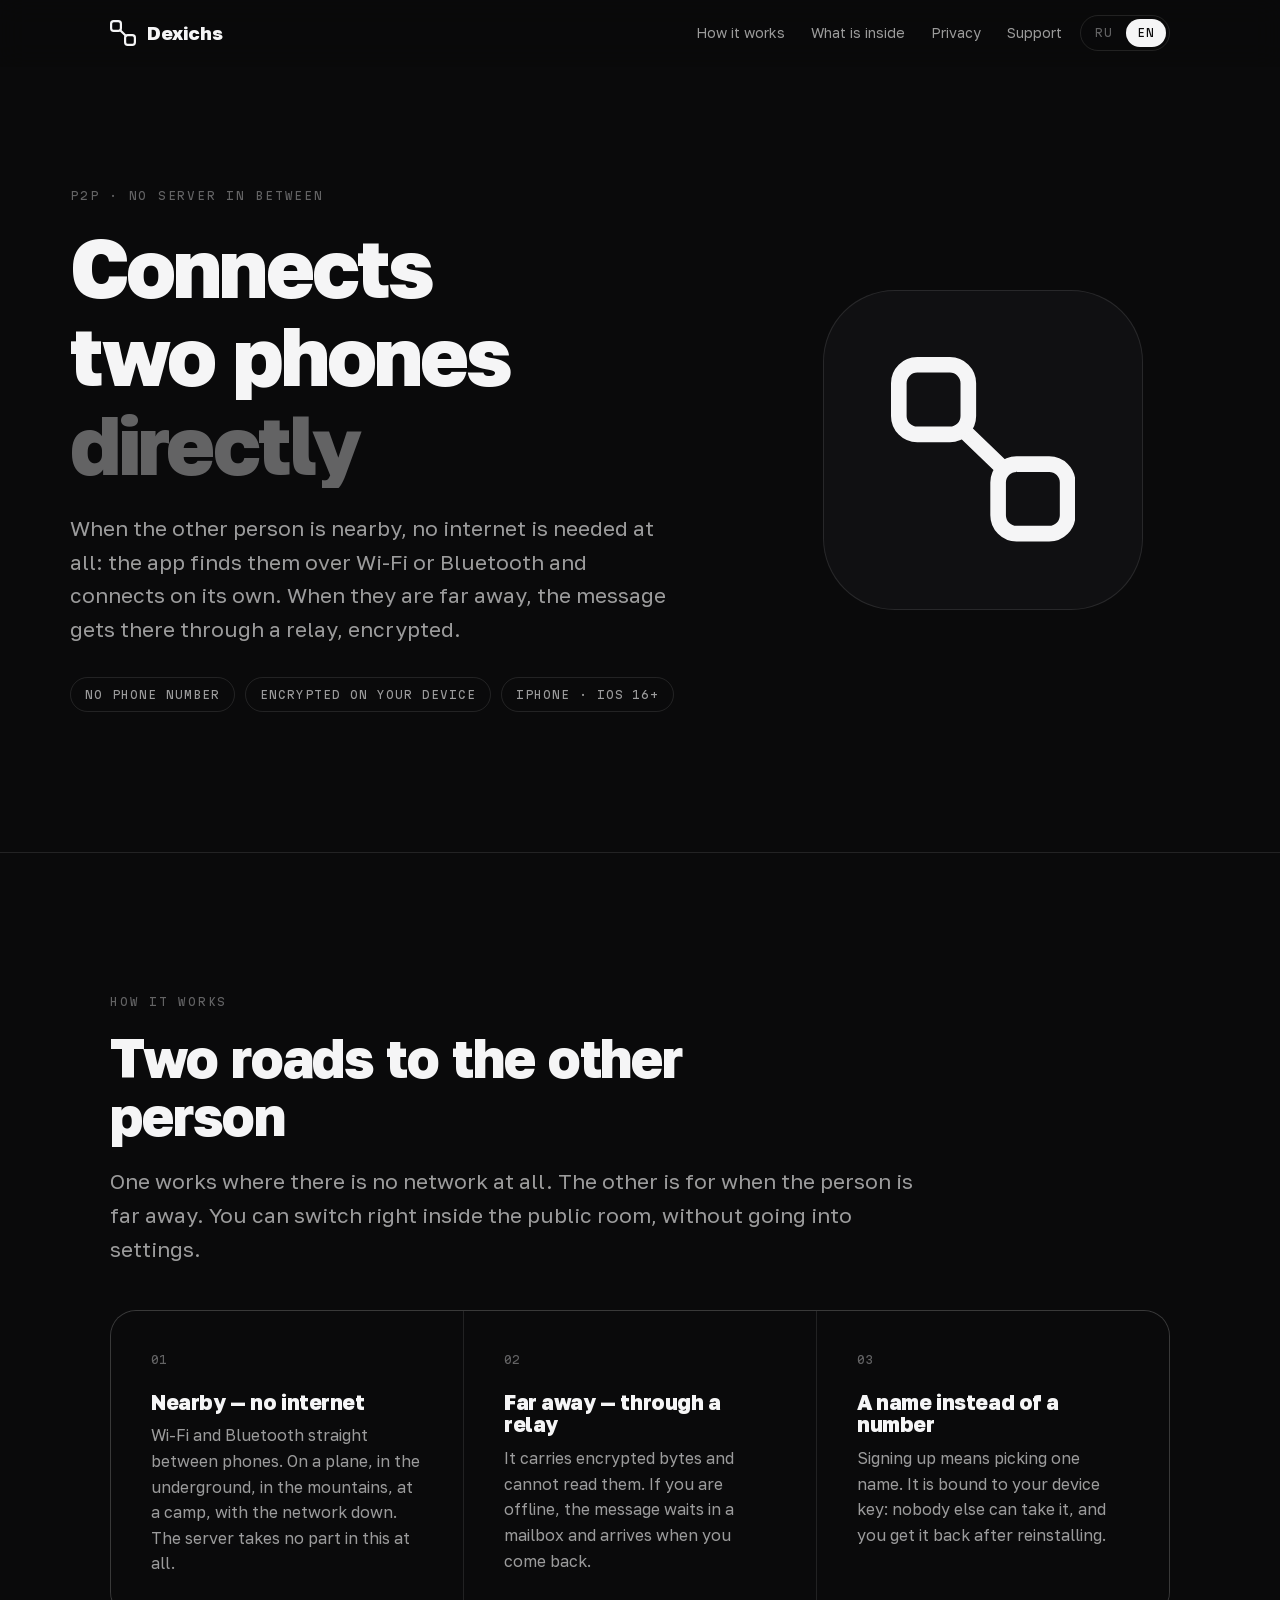
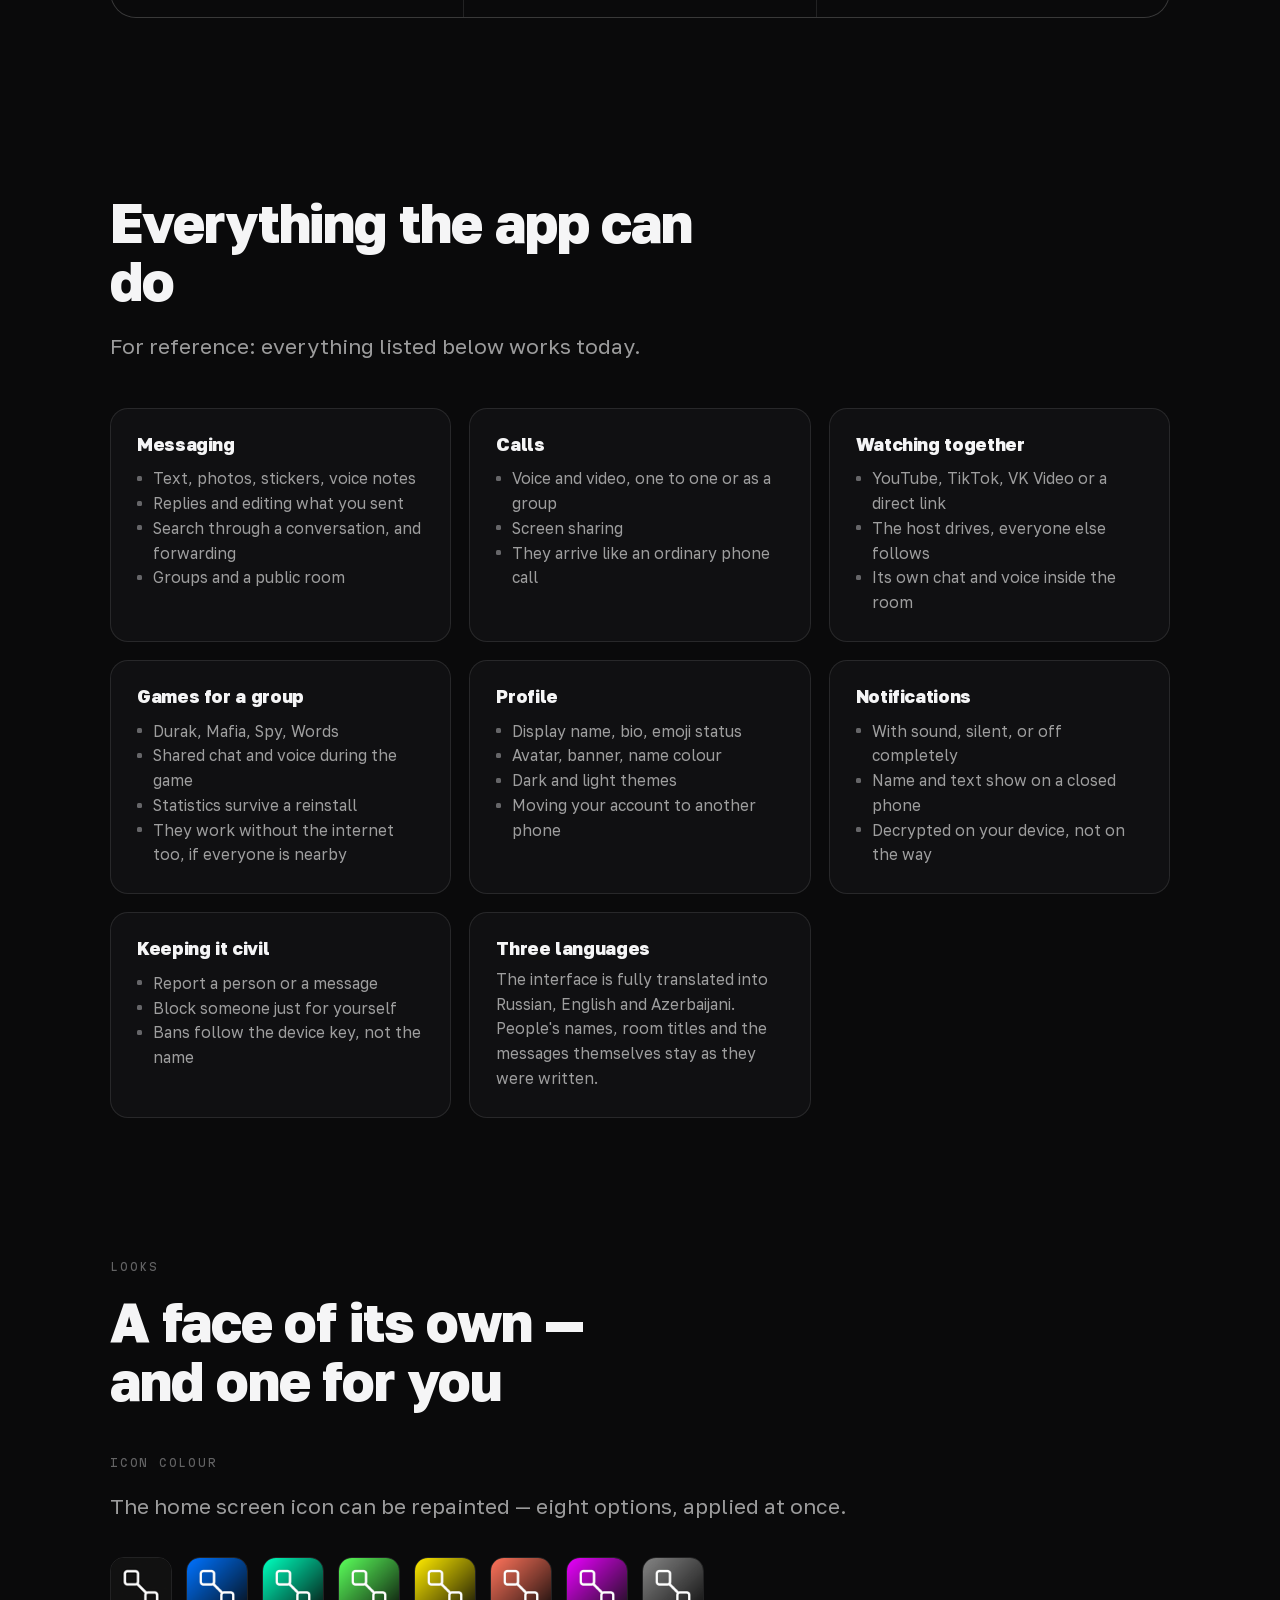
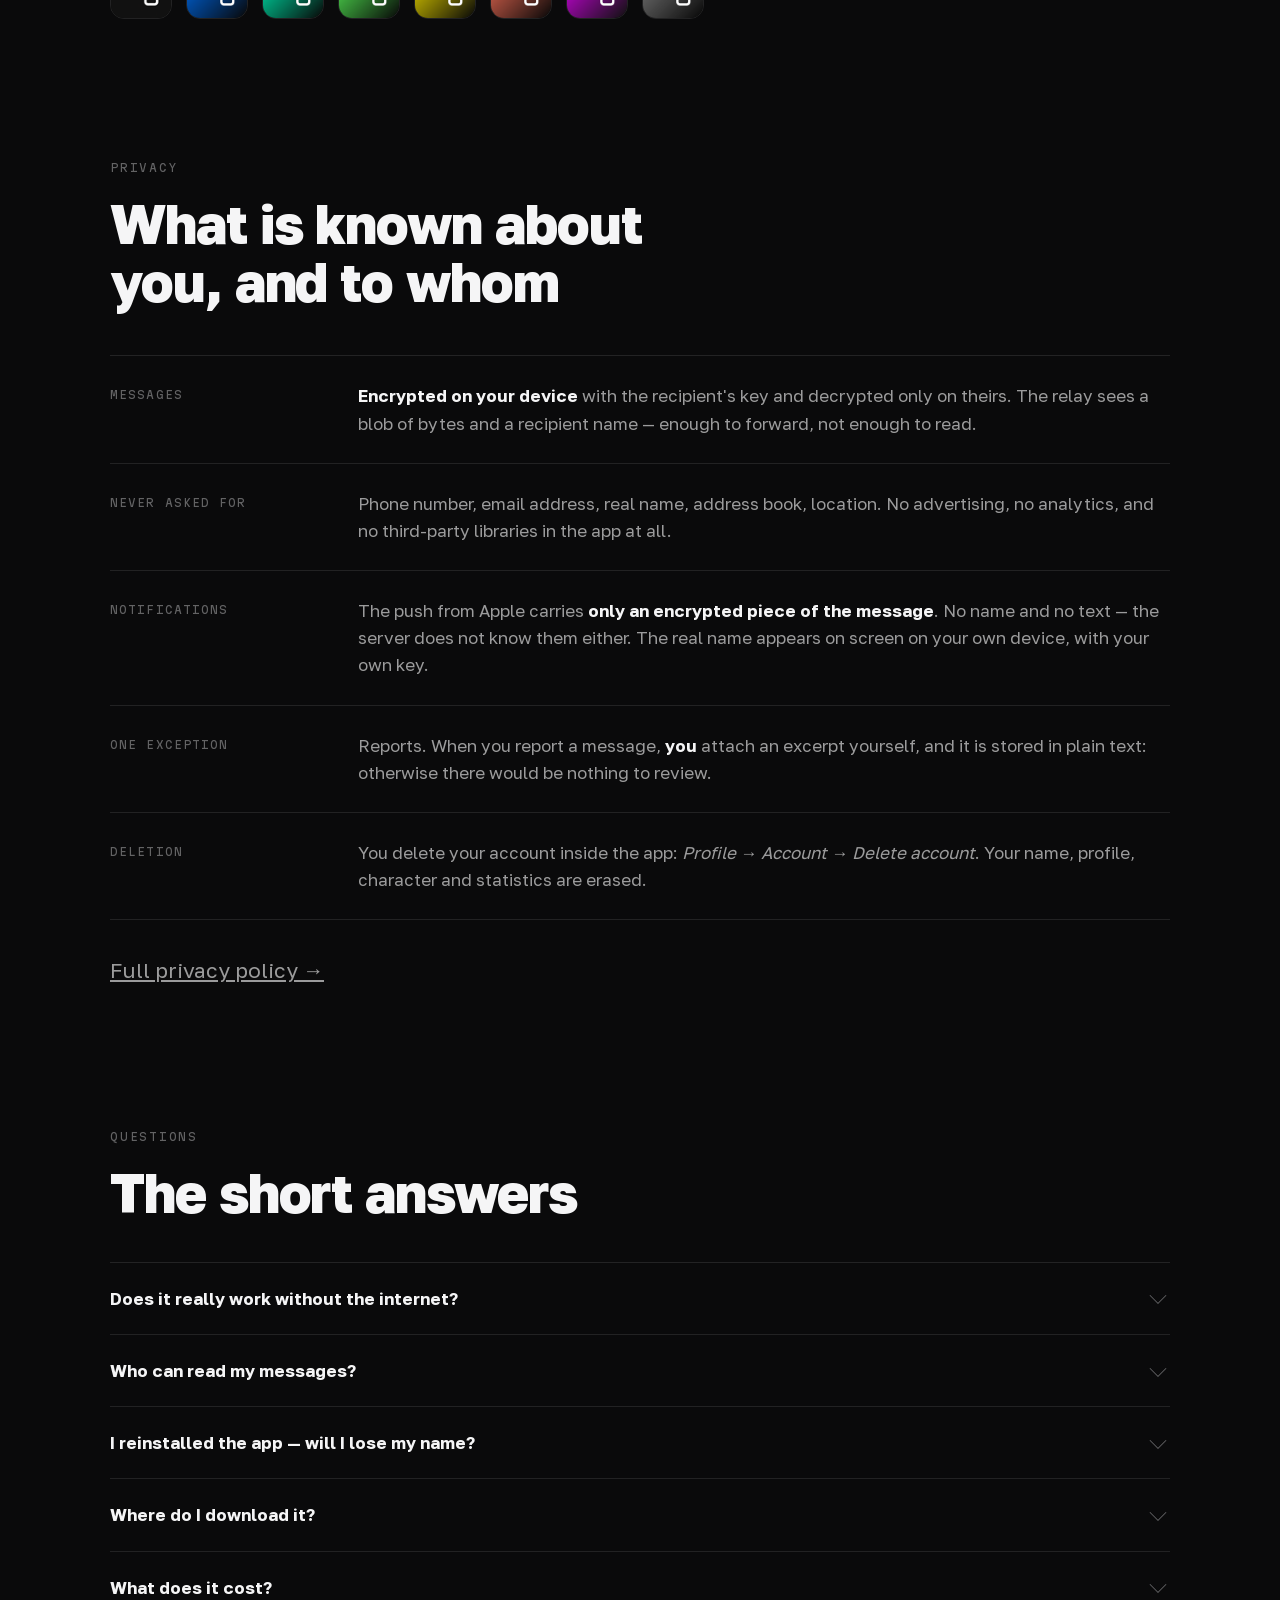
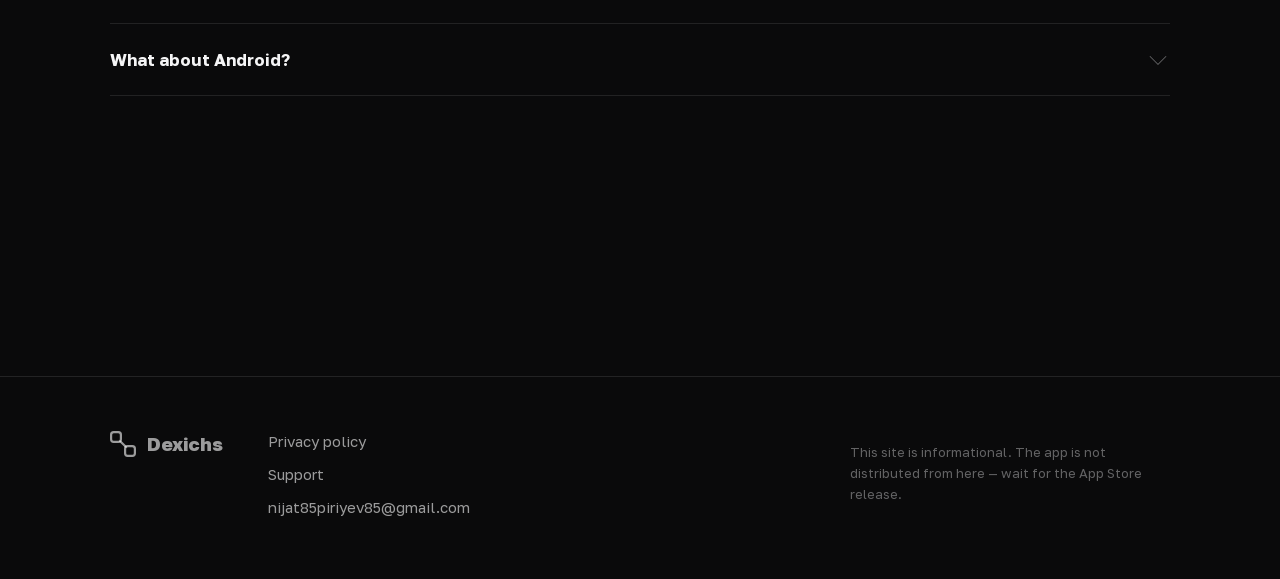
==== commit bef75578: "Сайт заново: ознакомительная страница вместо раздачи файла ЧТО УБРАНО. Файл приложения и всё вокруг " ====
--- a/index.html
+++ b/index.html
@@ -1,376 +1,291 @@
 <!DOCTYPE html>
 <html lang="ru">
 <head>
-  <meta charset="UTF-8" />
-  <meta name="viewport" content="width=device-width, initial-scale=1, viewport-fit=cover" />
-
-  <!-- Заголовок и описание переписываются скриптом при смене языка (см. i18n
-       в script.js). Здесь — русский вариант: он же и язык по умолчанию. -->
-  <title>NijatMessenger — мессенджер без серверов и аккаунтов</title>
-  <meta name="description" content="Мессенджер для iPhone: сообщения идут напрямую между устройствами и шифруются на них же. Работает даже без интернета — рядом по Wi-Fi и Bluetooth. Скачайте .ipa и поставьте через iLoader." />
-  <meta name="theme-color" content="#E7E4DC" media="(prefers-color-scheme: light)" />
-  <meta name="theme-color" content="#1A2422" media="(prefers-color-scheme: dark)" />
-  <meta name="color-scheme" content="light dark" />
-
-  <!-- .ico идёт первым и без указания размера: часть краулеров и старых
-       браузеров запрашивает /favicon.ico напрямую, не читая разметку вовсе. -->
-  <link rel="icon" href="favicon.ico" sizes="any" />
-  <link rel="icon" type="image/png" sizes="64x64" href="assets/icons/green-64.png" />
-  <link rel="icon" type="image/png" sizes="256x256" href="assets/icons/green-256.png" />
-  <link rel="apple-touch-icon" href="assets/icons/green-180.png" />
-
-  <!-- Ссылки здесь абсолютные, и это обязательно: превью собирают серверы
-       соцсетей и мессенджеров, где относительный путь разрешать не от чего. -->
-  <link rel="canonical" href="https://nijat7778889.github.io/NijatMessenger/" />
-  <meta property="og:type" content="website" />
-  <meta property="og:url" content="https://nijat7778889.github.io/NijatMessenger/" />
-  <meta property="og:site_name" content="NijatMessenger" />
-  <meta property="og:title" content="NijatMessenger — мессенджер без серверов и аккаунтов" />
-  <meta property="og:description" content="Сообщения идут напрямую между устройствами и шифруются на них же. Работает даже без интернета." />
-  <meta property="og:image" content="https://nijat7778889.github.io/NijatMessenger/assets/icons/green.png" />
-  <meta property="og:image:width" content="1500" />
-  <meta property="og:image:height" content="1500" />
-  <meta property="og:image:alt" content="Иконка NijatMessenger" />
-  <meta name="twitter:card" content="summary_large_image" />
-  <meta name="twitter:title" content="NijatMessenger — мессенджер без серверов и аккаунтов" />
-  <meta name="twitter:description" content="Сообщения идут напрямую между устройствами и шифруются на них же. Работает даже без интернета." />
-  <meta name="twitter:image" content="https://nijat7778889.github.io/NijatMessenger/assets/icons/green.png" />
-
-  <!-- Шрифты лежат рядом, а не на Google Fonts: страница обещает, что данные
-       никуда не уходят, и тянуть ради шрифта чужой домен было бы обещанию
-       противоположно. Заранее просим два подмножества, которыми набран первый
-       экран по-русски; латиница и остальные веса подтянутся сами.
-       crossorigin обязателен даже для своего домена — без него браузер скачает
-       файл второй раз. -->
-  <link rel="preload" href="assets/fonts/golostext-cyrillic.woff2" as="font" type="font/woff2" crossorigin />
-  <link rel="preload" href="assets/fonts/martianmono-latin.woff2" as="font" type="font/woff2" crossorigin />
-
-  <!-- Тема ставится ДО отрисовки, отдельным блокирующим скриптом.
-       Иначе при тёмной теме первый кадр всё равно белый — знаменитое мигание
-       на весь экран, которое особенно бьёт по глазам ночью. -->
-  <script>
-    (function () {
-      var d = document.documentElement;
-      d.classList.add("js");
-      try {
-        var t = localStorage.getItem("nm-theme");
-        if (!t) t = matchMedia("(prefers-color-scheme: dark)").matches ? "dark" : "light";
-        d.dataset.theme = t;
-        var l = localStorage.getItem("nm-lang");
-        if (!l) l = (navigator.language || "ru").toLowerCase().indexOf("ru") === 0 ? "ru" : "en";
-        d.lang = l;
-      } catch (e) { d.dataset.theme = "light"; }
-    })();
-  </script>
-
-  <!-- ?v= проставляет release.sh. Без него обновление ломает страницу тем, кто
-       уже заходил: разметка приходит новая, а стили и скрипт достаются из кэша
-       старые. Один раз это уже стоило странице всего содержимого ниже шапки. -->
-  <link rel="stylesheet" href="styles.css?v=1.9.22" />
+<meta charset="utf-8">
+<meta name="viewport" content="width=device-width, initial-scale=1">
+<title>Dexichs — мессенджер, который связывает телефоны напрямую</title>
+<meta name="description" content="Dexichs находит собеседника рядом по Wi-Fi и Bluetooth и соединяется с ним без интернета. Переписка шифруется на устройстве. Ни номера телефона, ни почты.">
+<meta name="theme-color" content="#0a0a0b">
+
+<link rel="icon" href="assets/icons/dexichs-64.png" type="image/png">
+<link rel="apple-touch-icon" href="assets/icons/dexichs-180.png">
+
+<meta property="og:type" content="website">
+<meta property="og:title" content="Dexichs">
+<meta property="og:description" content="Мессенджер, который связывает телефоны напрямую. Рядом — вообще без интернета.">
+<meta property="og:image" content="assets/icons/dexichs-512.png">
+
+<link rel="preload" href="assets/fonts/golostext-cyrillic.woff2" as="font" type="font/woff2" crossorigin>
+<link rel="stylesheet" href="styles.css">
 </head>
 <body>
-  <a class="skip-link" href="#main" data-i18n="skip">К содержимому</a>
-
-  <header class="nav">
-    <div class="nav__inner wrap">
-      <a class="brand" href="#top" aria-label="NijatMessenger">
-        <img src="assets/icons/green-64.png" alt="" width="28" height="28" decoding="async" />
-        <span>Nijat<b>Messenger</b></span>
-      </a>
-
-      <div class="nav__tools">
-        <div class="seg" role="group" aria-label="Язык / Language">
-          <button type="button" class="seg__btn" data-lang="ru" aria-pressed="false">RU</button>
-          <button type="button" class="seg__btn" data-lang="en" aria-pressed="false">EN</button>
+
+<!-- Знак один на всю страницу: определён здесь, дальше подставляется ссылкой.
+     Две одинаковые фигуры и прямая между ними — ровно то, что делает
+     приложение, и ровно то, что нарисовано на иконке. -->
+<svg width="0" height="0" style="position:absolute" aria-hidden="true">
+  <defs>
+    <g id="mark">
+      <rect x="118" y="112" width="196" height="196" rx="52"
+            fill="none" stroke="currentColor" stroke-width="44"/>
+      <rect x="398" y="392" width="196" height="196" rx="52"
+            fill="none" stroke="currentColor" stroke-width="44"/>
+      <line x1="300" y1="296" x2="412" y2="404"
+            stroke="currentColor" stroke-width="44" stroke-linecap="round"/>
+    </g>
+  </defs>
+</svg>
+
+<header class="top" id="top">
+  <div class="progress" aria-hidden="true"></div>
+  <div class="wrap top__row">
+    <a class="brand" href="#top">
+      <svg viewBox="96 90 520 520" aria-hidden="true"><use href="#mark" color="currentColor"/></svg>
+      <span>Dexichs</span>
+    </a>
+    <nav class="nav">
+      <a href="#how" data-i18n="navHow">Как работает</a>
+      <a href="#inside" data-i18n="navInside">Что внутри</a>
+      <a href="#privacy" data-i18n="navPrivacy">Приватность</a>
+      <a href="support.html" data-i18n="navSupport">Поддержка</a>
+    </nav>
+    <div class="lang" role="group" aria-label="Язык / Language">
+      <button type="button" data-lang="ru" aria-pressed="true">RU</button>
+      <button type="button" data-lang="en" aria-pressed="false">EN</button>
+    </div>
+  </div>
+</header>
+
+<main>
+
+  <section class="hero wrap">
+    <div class="hero__grid">
+      <div>
+        <p class="eyebrow" data-i18n="heroEyebrow">P2P · без сервера посередине</p>
+        <h1 class="hero__title" data-i18n-html="heroTitle"><span class="line"><span>Связывает</span></span><span class="line"><span>два телефона</span></span><span class="line"><span><em>напрямую</em></span></span></h1>
+        <p class="lede" data-i18n="heroLede">Если собеседник рядом, интернет не нужен вовсе: приложение находит его по Wi-Fi или Bluetooth и соединяется само. Если далеко — сообщение доходит через ретранслятор, зашифрованным.</p>
+        <div class="hero__note">
+          <span class="chip" data-i18n="chip1">Без номера телефона</span>
+          <span class="chip" data-i18n="chip2">Шифруется на устройстве</span>
+          <span class="chip" data-i18n="chip3">iPhone · iOS 16+</span>
         </div>
-        <button type="button" class="icon-btn" id="themeToggle" aria-label="Тема" data-i18n-aria="themeLabel">
-          <svg class="icon-sun" viewBox="0 0 24 24" aria-hidden="true"><circle cx="12" cy="12" r="4.2"/><path d="M12 2v2.6M12 19.4V22M2 12h2.6M19.4 12H22M4.9 4.9l1.9 1.9M17.2 17.2l1.9 1.9M19.1 4.9l-1.9 1.9M6.8 17.2l-1.9 1.9"/></svg>
-          <svg class="icon-moon" viewBox="0 0 24 24" aria-hidden="true"><path d="M20 14.2A8.2 8.2 0 0 1 9.8 4a8.4 8.4 0 1 0 10.2 10.2z"/></svg>
-        </button>
-      </div>
-    </div>
-  </header>
-
-  <main id="main">
-    <!-- Первый экран.
-         Ни одного data-reveal: всё, что человек должен увидеть сразу, приходит
-         видимым из разметки. Раньше здесь было пусто около секунды, а без JS —
-         навсегда. -->
-    <section class="hero wrap" id="top">
-      <div class="hero__grid">
-        <div class="hero__text">
-          <span class="label" data-i18n="eyebrow">Прямая связь · без сервера</span>
-
-          <h1 class="hero__title" data-i18n="heroTitle">Переписка, которая никуда не уходит</h1>
-          <p class="hero__lead" data-i18n="heroLead">
-            Сообщения идут напрямую с телефона на телефон и шифруются на них же. Рядом —
-            по Wi-Fi и Bluetooth, вообще без интернета. Ни аккаунта, ни номера телефона.
-          </p>
-
-          <div class="hero__actions">
-            <a class="btn btn--primary" href="app/NijatMessenger.ipa" download="NijatMessenger.ipa" id="downloadBtn">
-              <svg viewBox="0 0 24 24" aria-hidden="true"><path d="M12 3v11m0 0l-4-4m4 4l4-4M5 20h14"/></svg>
-              <span data-i18n="download">Скачать .ipa</span>
-            </a>
-            <a class="btn btn--quiet" href="#install" data-i18n="howTo">Как поставить</a>
-          </div>
-
-          <p class="facts">
-            <span><b data-version>1.9.22</b> <span data-i18n="version">версия</span></span>
-            <span class="facts__sep" aria-hidden="true">·</span>
-            <span><b data-size>4,7 МБ</b></span>
-            <span class="facts__sep" aria-hidden="true">·</span>
-            <span><b>iOS 16+</b></span>
-          </p>
-        </div>
-
-        <!-- Схема связи: два телефона, кольца охвата, дуга и пакет, идущий по
-             ней. Весь продукт одной картинкой — посередине ничего нет.
-             Дуга продублирована в offset-path в styles.css; при правке одной
-             править обе. -->
-        <svg class="schema" viewBox="0 0 520 190" role="img" aria-labelledby="schemaTitle">
-          <title id="schemaTitle" data-i18n="schemaAlt">Два телефона связаны напрямую, без сервера посередине</title>
-
-          <!-- кольца охвата: слева открыты вправо, справа — влево -->
-          <g stroke-width="1.4">
-            <path class="schema__ring"            d="M 115.3 93 A 30 30 0 0 1 115.3 139" />
-            <path class="schema__ring schema__ring--2" d="M 123 83.8 A 42 42 0 0 1 123 148.2" />
-            <path class="schema__ring schema__ring--3" d="M 130.7 74.6 A 54 54 0 0 1 130.7 157.4" />
-            <path class="schema__ring"            d="M 404.7 139 A 30 30 0 0 1 404.7 93" />
-            <path class="schema__ring schema__ring--2" d="M 401 148.2 A 42 42 0 0 1 401 83.8" />
-            <path class="schema__ring schema__ring--3" d="M 393.3 157.4 A 54 54 0 0 1 393.3 74.6" />
-          </g>
-
-          <!-- дуга связи и пакет на ней -->
-          <path class="schema__link" d="M 128 116 Q 260 46 392 116" />
-          <circle class="schema__packet" r="4" />
-
-          <!-- телефоны -->
-          <rect class="schema__screen" x="83" y="90" width="26" height="52" rx="3" />
-          <rect class="schema__body"   x="79" y="85" width="34" height="62" rx="7" />
-          <rect class="schema__screen" x="411" y="90" width="26" height="52" rx="3" />
-          <rect class="schema__body"   x="407" y="85" width="34" height="62" rx="7" />
-
-          <text x="96"  y="170" text-anchor="middle" data-i18n="schemaYou">Ваш телефон</text>
-          <text x="424" y="170" text-anchor="middle" data-i18n="schemaPeer">Собеседник</text>
-          <text x="260" y="32"  text-anchor="middle" data-i18n="schemaVia">Wi-Fi · Bluetooth</text>
-          <text x="260" y="108" text-anchor="middle" class="schema__hint" data-i18n="schemaNoServer">Сервера нет</text>
+      </div>
+      <div class="hero__mark">
+        <svg viewBox="96 90 520 520" aria-label="Dexichs">
+          <rect x="118" y="112" width="196" height="196" rx="52" fill="none"
+                stroke="currentColor" stroke-width="44" class="draw" style="--len:900"/>
+          <line x1="300" y1="296" x2="412" y2="404" stroke="currentColor"
+                stroke-width="44" stroke-linecap="round" class="draw" style="--len:160"/>
+          <rect x="398" y="392" width="196" height="196" rx="52" fill="none"
+                stroke="currentColor" stroke-width="44" class="draw" style="--len:900"/>
+          <circle class="spark" r="15" fill="currentColor">
+            <animateMotion dur="2.6s" begin="1.2s" repeatCount="indefinite"
+                           keyPoints="0;1" keyTimes="0;1"
+                           calcMode="spline" keySplines="0.65 0 0.35 1"
+                           path="M300,296 L412,404"/>
+          </circle>
         </svg>
       </div>
-
-      <p class="notice">
-        <svg viewBox="0 0 24 24" aria-hidden="true"><circle cx="12" cy="12" r="9"/><path d="M12 11v5M12 8h.01"/></svg>
-        <span data-i18n="noticeSign">Приложение подписывается вашим Apple ID прямо на телефоне. У бесплатного Apple ID подпись действует 7 дней — потом её нужно продлить одним нажатием.</span>
-      </p>
-    </section>
-
-    <!-- Установка идёт сразу за первым экраном: это и есть настоящая работа
-         сайта. Два пути — выбором, а не одной стеной из пяти шагов. -->
-    <section class="section wrap" id="install">
-      <span class="label reveal" data-reveal data-i18n="installTag">4 шага</span>
-      <h2 class="section__title reveal" data-reveal data-i18n="installTitle">Как поставить</h2>
-      <p class="section__sub reveal" data-reveal data-i18n="installSub">Два пути. Оба ставят одно и то же приложение и одинаково безопасны — подпись делается вашим Apple ID на вашем устройстве.</p>
-
-      <div class="seg seg--wide reveal" data-reveal role="tablist" aria-label="Способ установки">
-        <button type="button" class="seg__btn" id="tabILoader" role="tab" aria-selected="true" aria-controls="panelILoader">
-          iLoader <span class="seg__note" data-i18n="withPC">с компьютером</span>
-        </button>
-        <button type="button" class="seg__btn" id="tabAltStore" role="tab" aria-selected="false" aria-controls="panelAltStore">
-          AltStore <span class="seg__note" data-i18n="noPC">без компьютера</span>
-        </button>
-      </div>
-
-      <ol class="steps reveal" data-reveal id="panelILoader" role="tabpanel" aria-labelledby="tabILoader">
-        <li>
-          <h3 data-i18n="il1t">Поставьте iLoader на компьютер</h3>
-          <p data-i18n="il1p">Это программа для компьютера, ставится по инструкции с <a href="https://iloader.site/" target="_blank" rel="noopener noreferrer">сайта iLoader</a>. Телефон понадобится подключить кабелем.</p>
-        </li>
-        <li>
-          <h3 data-i18n="il2t">Скачайте файл туда же</h3>
-          <p data-i18n="il2p">Нажмите «Скачать .ipa» на этой странице в браузере компьютера, а не телефона: файл нужен именно там, где стоит iLoader.</p>
-        </li>
-        <li>
-          <h3 data-i18n="il3t">Подключите iPhone кабелем</h3>
-          <p data-i18n="il3p">Войдите в Apple ID в самом iLoader и дождитесь, пока телефон появится в списке устройств. Затем Import IPA — и выберите скачанный файл.</p>
-        </li>
-        <li>
-          <h3 data-i18n="il4t">Подтвердите доверие</h3>
-          <p data-i18n="il4p">Один раз, уже на телефоне: Настройки → Основные → VPN и управление устройством → выберите профиль → «Доверять».</p>
-        </li>
-      </ol>
-
-      <ol class="steps reveal" data-reveal id="panelAltStore" role="tabpanel" aria-labelledby="tabAltStore" hidden>
-        <li>
-          <h3 data-i18n="as1t">Поставьте AltStore на iPhone</h3>
-          <p data-i18n="as1p">По инструкции с <a href="https://altstore.io" target="_blank" rel="noopener noreferrer">altstore.io</a>, прямо с телефона. Компьютер для этого способа не нужен.</p>
-        </li>
-        <li>
-          <h3 data-i18n="as2t">Скачайте файл</h3>
-          <p data-i18n="as2p">Откройте эту страницу в Safari на iPhone и нажмите «Скачать .ipa». Файл попадёт в «Файлы» → «Загрузки».</p>
-        </li>
-        <li>
-          <h3 data-i18n="as3t">Откройте его через AltStore</h3>
-          <p data-i18n="as3p">Нажмите на файл → «Поделиться» → «Скопировать в AltStore». Либо в самом AltStore: My Apps → «+».</p>
-        </li>
-        <li>
-          <h3 data-i18n="as4t">Подтвердите доверие</h3>
-          <p data-i18n="as4p">Настройки → Основные → VPN и управление устройством → профиль → «Доверять». Дальше AltStore умеет продлевать подпись сам.</p>
-        </li>
-      </ol>
-    </section>
-
-    <!-- Скриншоты. Раньше приложение продавалось вслепую: на сайте не было ни
-         одного снимка того, что человек скачивает. -->
-    <section class="section wrap" id="look">
-      <h2 class="section__title reveal" data-reveal data-i18n="lookTitle">Как это выглядит</h2>
-      <div class="shots">
-        <figure class="shot reveal" data-reveal>
-          <img src="assets/screens/chat.webp" alt="Экран переписки NijatMessenger" width="640" height="1391" loading="lazy" decoding="async" />
-          <figcaption data-i18n="shotChat">Общая комната: реплики одного человека идут группой, без повторов имени</figcaption>
-        </figure>
-        <figure class="shot reveal" data-reveal>
-          <img src="assets/screens/empty.webp" alt="Пустая переписка в NijatMessenger" width="640" height="1391" loading="lazy" decoding="async" />
-          <figcaption data-i18n="shotEmpty">45 тем оформления, светлых и тёмных</figcaption>
-        </figure>
-      </div>
-    </section>
-
-    <!-- Три отличия. Подпись над каждым называет измерение, по которому идёт
-         сравнение, — это не украшение, а то, чего в заголовке нет. -->
-    <section class="section wrap" id="about">
-      <h2 class="section__title reveal" data-reveal data-i18n="aboutTitle">Чем отличается</h2>
-      <div class="features">
-        <article class="feature reveal" data-reveal>
-          <span class="feature__tag" data-i18n="f1tag">Связь</span>
-          <h3 data-i18n="f1t">Работает без интернета</h3>
-          <p data-i18n="f1p">С теми, кто рядом, телефон связывается напрямую — по Wi-Fi и Bluetooth. В самолёте, в подвале, при отключённой сети переписка продолжается.</p>
-        </article>
-        <article class="feature reveal" data-reveal>
-          <span class="feature__tag" data-i18n="f2tag">Шифрование</span>
-          <h3 data-i18n="f2t">Шифруется на устройстве</h3>
-          <p data-i18n="f2p">Ключи не покидают телефон. Ретранслятор в интернете видит только, кому переслать пакет, но не то, что внутри.</p>
-        </article>
-        <article class="feature reveal" data-reveal>
-          <span class="feature__tag" data-i18n="f3tag">Имя</span>
-          <h3 data-i18n="f3t">Без аккаунта и номера</h3>
-          <p data-i18n="f3p">Регистрация — это выбрать имя. Ни телефона, ни почты, ни пароля. Имя закрепляется за устройством, и занять чужое нельзя.</p>
-        </article>
-      </div>
-    </section>
-
-    <!-- Видео грузится по нажатию. Iframe на загрузке тянул скрипты YouTube
-         каждому, кто открыл страницу, — на мобильном интернете это заметно. -->
-    <section class="section wrap" id="video">
-      <h2 class="section__title reveal" data-reveal data-i18n="videoTitle">Видео с установкой</h2>
-      <div class="video reveal" data-reveal id="videoBox" data-embed="https://www.youtube-nocookie.com/embed/DCPNOSXj9Kk?rel=0&amp;autoplay=1">
-        <img class="video__poster" src="assets/video-poster.jpg" alt="" width="1280" height="720" loading="lazy" decoding="async" />
-        <button type="button" class="video__play" id="videoPlay">
-          <span class="video__disc" aria-hidden="true">
-            <svg viewBox="0 0 24 24"><path d="M8 5.5v13l11-6.5z"/></svg>
-          </span>
-          <span data-i18n="playVideo">Смотреть на YouTube</span>
-        </button>
-      </div>
-    </section>
-
-    <section class="section wrap" id="faq">
-      <h2 class="section__title reveal" data-reveal data-i18n="faqTitle">Частые вопросы</h2>
-      <div class="faq">
-        <details class="reveal" data-reveal>
-          <summary data-i18n="q1">Файл не скачивается, а открывается предпросмотром</summary>
-          <p data-i18n="a1">Зажмите кнопку «Скачать .ipa» и выберите «Скачать связанный файл» — Safari сохранит его в «Файлы».</p>
-        </details>
-        <details class="reveal" data-reveal>
-          <summary data-i18n="q2">Скачал, но иконки на «Домой» нет</summary>
-          <p data-i18n="a2">Так и должно быть: сам по себе .ipa ничего не устанавливает. Его нужно подписать через iLoader или AltStore — тогда иконка и появится.</p>
-        </details>
-        <details class="reveal" data-reveal>
-          <summary data-i18n="q3">Просит войти в Apple ID</summary>
-          <p data-i18n="a3">Это нормально и требуется обоими способами: так приложение подписывается лично для вас при установке и при каждом продлении.</p>
-        </details>
-        <details class="reveal" data-reveal>
-          <summary data-i18n="q4">Пишет «Ненадёжный разработчик»</summary>
-          <p data-i18n="a4">Настройки → Основные → VPN и управление устройством → выберите профиль → «Доверять».</p>
-        </details>
-        <details class="reveal" data-reveal>
-          <summary data-i18n="q5">Приложение перестало открываться через неделю</summary>
-          <p data-i18n="a5">Ограничение бесплатного Apple ID: подпись живёт 7 дней. В AltStore нажмите Refresh, в iLoader переустановите тем же файлом. Данные останутся на месте.</p>
-        </details>
-        <details class="reveal" data-reveal>
-          <summary data-i18n="q6">Можно поставить обоими способами сразу?</summary>
-          <p data-i18n="a6">Нет, выберите один. Это одно и то же приложение с одним идентификатором: установка вторым способом просто заменит первое.</p>
-        </details>
-      </div>
-    </section>
-
-    <section class="section wrap" id="support">
-      <span class="label reveal" data-reveal data-i18n="donateTag">Поддержать</span>
-      <h2 class="section__title reveal" data-reveal data-i18n="donateTitle">VIP и права администратора</h2>
-      <p class="section__sub reveal" data-reveal data-i18n="donateSub">Приложение бесплатное и останется таким. Донат открывает необязательные вещи и помогает держать сервер: VIP даёт до трёх имён на один аккаунт и оформление профиля, права администратора — модерацию общей комнаты.</p>
-
-      <div class="cards reveal" data-reveal>
-        <article class="card">
-          <h3 data-i18n="donateVip">VIP</h3>
-          <p data-i18n="donateVipText">До трёх имён на одном аккаунте, цвет ника, рамка аватара и корона.</p>
-          <ul class="price">
-            <li><span data-i18n="p30">30 дней</span><b>3 ₼</b></li>
-            <li><span data-i18n="p90">90 дней</span><b>8 ₼</b></li>
-            <li><span data-i18n="p365best">365 дней · выгоднее всего</span><b>25 ₼</b></li>
-          </ul>
-        </article>
-        <article class="card">
-          <h3 data-i18n="donateAdmin">Администратор</h3>
-          <p data-i18n="donateAdminText">Всё из VIP, плюс модерация общей комнаты: мут, кик и бан.</p>
-          <ul class="price">
-            <li><span data-i18n="p30">30 дней</span><b>6 ₼</b></li>
-            <li><span data-i18n="p90">90 дней</span><b>16 ₼</b></li>
-            <li><span data-i18n="p365best">365 дней · выгоднее всего</span><b>50 ₼</b></li>
-          </ul>
-        </article>
-      </div>
-
-      <ol class="steps reveal" data-reveal>
-        <li>
-          <h3 data-i18n="donate1t">Отправьте донат</h3>
-          <p data-i18n="donate1p">Отправьте сумму из таблицы выше. В комментарии обязательно укажите: ваш ник в приложении, что берёте — VIP или админа, и на сколько дней. Без ника выписать ключ не на кого.</p>
-        </li>
-        <li>
-          <h3 data-i18n="donate2t">Дождитесь ключа</h3>
-          <p data-i18n="donate2p">Ключ придёт ответом туда же, откуда пришёл донат. Обычно в течение суток — выдача пока ручная, автоматической оплаты на сайте нет.</p>
-        </li>
-        <li>
-          <h3 data-i18n="donate3t">Введите его в приложении</h3>
-          <p data-i18n="donate3p">Настройки → Магазин → «У меня есть ключ». Ключ выписан на ваш ник и на другом не сработает.</p>
-        </li>
-      </ol>
-
-      <div class="closing reveal" data-reveal>
-        <a class="btn btn--primary" href="https://www.donationalerts.com/r/dexivdlil" target="_blank" rel="noopener noreferrer">
-          <span data-i18n="donateBtn">Отправить донат</span>
-        </a>
-        <p class="section__sub" data-i18n="donateNote">Оплата идёт через DonationAlerts. Это не покупка в App Store: возврат средств Apple тут ни при чём, и вопросы решаются напрямую со мной.</p>
-      </div>
-    </section>
-
-    <section class="section wrap">
-      <div class="closing reveal" data-reveal>
-        <h2 data-i18n="closingTitle">Готовы попробовать?</h2>
-        <p data-i18n="closingSub">Версия <span data-version>1.9.22</span>, <span data-size>4,7 МБ</span>, iOS 16 и новее.</p>
-        <a class="btn btn--primary" href="app/NijatMessenger.ipa" download="NijatMessenger.ipa">
-          <svg viewBox="0 0 24 24" aria-hidden="true"><path d="M12 3v11m0 0l-4-4m4 4l4-4M5 20h14"/></svg>
-          <span data-i18n="download">Скачать .ipa</span>
-        </a>
-      </div>
-    </section>
-  </main>
-
-  <footer class="footer">
-    <div class="wrap footer__inner">
-      <p data-i18n="footerNote">Сообщения и звонки шифруются на устройстве. Рекламы нет, данные о вас не собираются.</p>
-      <p class="footer__copy">© <span id="year">2026</span> NijatMessenger</p>
-    </div>
-  </footer>
-
-  <script src="script.js?v=1.9.22" defer></script>
+    </div>
+  </section>
+
+  <hr class="rule">
+
+  <section class="section wrap" id="how">
+    <p class="eyebrow" data-reveal data-i18n="howEyebrow">Как работает</p>
+    <h2 class="section__title" data-reveal data-i18n="howTitle">Две дороги до собеседника</h2>
+    <p class="lede" data-reveal data-i18n="howLede">Одна работает там, где нет сети вообще. Вторая — когда человек далеко. Переключить можно прямо в общей комнате, не заходя в настройки.</p>
+
+    <div class="pillars">
+      <div class="pillar" data-reveal>
+        <span class="pillar__num">01</span>
+        <h3 data-i18n="p1t">Рядом — без интернета</h3>
+        <p data-i18n="p1d">Wi-Fi и Bluetooth напрямую между телефонами. В самолёте, в метро, в горах, в лагере, при отключённой сети. Сервер в этом случае не участвует вовсе.</p>
+      </div>
+      <div class="pillar" data-reveal>
+        <span class="pillar__num">02</span>
+        <h3 data-i18n="p2t">Далеко — через ретранслятор</h3>
+        <p data-i18n="p2d">Он возит зашифрованные байты и не может их прочитать. Если вас нет в сети, сообщение ждёт в почтовом ящике и приходит, когда вы вернётесь.</p>
+      </div>
+      <div class="pillar" data-reveal>
+        <span class="pillar__num">03</span>
+        <h3 data-i18n="p3t">Имя вместо номера</h3>
+        <p data-i18n="p3d">Регистрация — это одно имя, которое вы придумываете сами. Оно закреплено за ключом вашего устройства: занять его чужому нельзя, а вы вернёте его после переустановки.</p>
+      </div>
+    </div>
+  </section>
+
+  <section class="section wrap" id="inside">
+    <p class="eyebrow" data-reveal data-i18n="insideEyebrow">Что внутри</p>
+    <h2 class="section__title" data-reveal data-i18n="insideTitle">Всё, что есть в приложении</h2>
+    <p class="lede" data-reveal data-i18n="insideLede">Ознакомительно: ниже перечислено то, что работает сегодня.</p>
+
+    <div class="features">
+      <div class="feature" data-reveal>
+        <h3 data-i18n="f1t">Переписка</h3>
+        <ul>
+          <li data-i18n="f1a">Текст, фотографии, стикеры, голосовые</li>
+          <li data-i18n="f1b">Ответы на сообщение и правка отправленного</li>
+          <li data-i18n="f1c">Поиск по переписке и пересылка</li>
+          <li data-i18n="f1d">Группы и общая комната</li>
+        </ul>
+      </div>
+      <div class="feature" data-reveal>
+        <h3 data-i18n="f2t">Звонки</h3>
+        <ul>
+          <li data-i18n="f2a">Голос и видео, один на один и компанией</li>
+          <li data-i18n="f2b">Демонстрация экрана</li>
+          <li data-i18n="f2c">Приходят как обычный звонок телефона</li>
+        </ul>
+      </div>
+      <div class="feature" data-reveal>
+        <h3 data-i18n="f3t">Смотреть вместе</h3>
+        <ul>
+          <li data-i18n="f3a">YouTube, TikTok, VK Видео или прямая ссылка</li>
+          <li data-i18n="f3b">Ведущий управляет, остальные подтягиваются</li>
+          <li data-i18n="f3c">Свой чат и голос в комнате</li>
+        </ul>
+      </div>
+      <div class="feature" data-reveal>
+        <h3 data-i18n="f4t">Игры для компании</h3>
+        <ul>
+          <li data-i18n="f4a">Дурак, Мафия, Шпион, Слова</li>
+          <li data-i18n="f4b">Общий чат и голос прямо в партии</li>
+          <li data-i18n="f4c">Статистика переживает переустановку</li>
+          <li data-i18n="f4d">Работают и без интернета, если все рядом</li>
+        </ul>
+      </div>
+      <div class="feature" data-reveal>
+        <h3 data-i18n="f5t">Профиль</h3>
+        <ul>
+          <li data-i18n="f5a">Отображаемое имя, о себе, эмодзи-статус</li>
+          <li data-i18n="f5b">Аватар, обложка, цвет ника</li>
+          <li data-i18n="f5c">Тёмная и светлая темы</li>
+          <li data-i18n="f5d">Перенос аккаунта на другой телефон</li>
+        </ul>
+      </div>
+      <div class="feature" data-reveal>
+        <h3 data-i18n="f6t">Уведомления</h3>
+        <ul>
+          <li data-i18n="f6a">Со звуком, беззвучно или выключены совсем</li>
+          <li data-i18n="f6b">Имя и текст видны на закрытом телефоне</li>
+          <li data-i18n="f6c">Расшифровываются у вас, а не по дороге</li>
+        </ul>
+      </div>
+      <div class="feature" data-reveal>
+        <h3 data-i18n="f7t">Порядок в сети</h3>
+        <ul>
+          <li data-i18n="f7a">Жалоба на человека или сообщение</li>
+          <li data-i18n="f7b">Блокировка только для себя</li>
+          <li data-i18n="f7c">Бан по ключу устройства, а не по имени</li>
+        </ul>
+      </div>
+      <div class="feature" data-reveal>
+        <h3 data-i18n="f8t">Три языка</h3>
+        <p data-i18n="f8d">Интерфейс переведён целиком на русский, английский и азербайджанский. Имена людей, названия комнат и сами сообщения остаются как их написали.</p>
+      </div>
+    </div>
+  </section>
+
+  <section class="section wrap" id="look">
+    <p class="eyebrow" data-reveal data-i18n="lookEyebrow">Оформление</p>
+    <h2 class="section__title" data-reveal data-i18n="lookTitle">Своё лицо у приложения<br>и у вас</h2>
+
+    <p class="eyebrow" style="margin-top:44px" data-reveal data-i18n="tintEyebrow">Цвет иконки</p>
+    <p class="lede" data-reveal data-i18n="tintLede">Иконку на экране «Домой» можно перекрасить — восемь вариантов, меняется сразу.</p>
+    <div class="tints" data-reveal>
+      <img src="assets/icons/dexichs-64.png" alt="Чёрный" loading="lazy" width="62" height="62">
+      <img src="assets/icons/tint-blue.png" alt="Синий" loading="lazy" width="62" height="62">
+      <img src="assets/icons/tint-aqua.png" alt="Бирюзовый" loading="lazy" width="62" height="62">
+      <img src="assets/icons/tint-green.png" alt="Зелёный" loading="lazy" width="62" height="62">
+      <img src="assets/icons/tint-yellow.png" alt="Жёлтый" loading="lazy" width="62" height="62">
+      <img src="assets/icons/tint-red.png" alt="Красный" loading="lazy" width="62" height="62">
+      <img src="assets/icons/tint-purple.png" alt="Пурпурный" loading="lazy" width="62" height="62">
+      <img src="assets/icons/tint-grey.png" alt="Серый" loading="lazy" width="62" height="62">
+    </div>
+  </section>
+
+  <section class="section wrap" id="privacy">
+    <p class="eyebrow" data-reveal data-i18n="privEyebrow">Приватность</p>
+    <h2 class="section__title" data-reveal data-i18n="privTitle">Что о вас известно и кому</h2>
+
+    <dl class="facts">
+      <div class="fact" data-reveal>
+        <dt data-i18n="pr1t">Переписка</dt>
+        <dd data-i18n-html="pr1d"><strong>Шифруется на вашем устройстве</strong> ключом получателя и расшифровывается только у него. Ретранслятор видит набор байтов и имя адресата — этого хватает, чтобы переслать, и не хватает, чтобы прочитать.</dd>
+      </div>
+      <div class="fact" data-reveal>
+        <dt data-i18n="pr2t">Не спрашиваем</dt>
+        <dd data-i18n="pr2d">Номер телефона, адрес почты, настоящее имя, контакты из адресной книги, геопозицию. Рекламы нет, аналитика не подключена, сторонних библиотек в приложении нет вовсе.</dd>
+      </div>
+      <div class="fact" data-reveal>
+        <dt data-i18n="pr3t">Уведомления</dt>
+        <dd data-i18n-html="pr3d">В толчок от Apple кладётся <strong>только зашифрованный кусок письма</strong>. Ни имени, ни текста в нём нет — сервер их и сам не знает. Настоящее имя появляется на экране уже у вас, ключом вашего телефона.</dd>
+      </div>
+      <div class="fact" data-reveal>
+        <dt data-i18n="pr4t">Исключение</dt>
+        <dd data-i18n-html="pr4d">Жалоба. Когда вы жалуетесь на сообщение, вы <strong>сами</strong> прикладываете его выдержку, и она сохраняется в открытом виде: иначе разбирать было бы нечего.</dd>
+      </div>
+      <div class="fact" data-reveal>
+        <dt data-i18n="pr5t">Удаление</dt>
+        <dd data-i18n-html="pr5d">Аккаунт удаляется прямо в приложении: <em>Профиль → Аккаунт → Удалить аккаунт</em>. Стираются имя, профиль, образ и статистика.</dd>
+      </div>
+    </dl>
+
+    <p class="lede" style="margin-top:34px" data-reveal>
+      <a href="privacy.html" data-i18n="privLink">Полная политика конфиденциальности →</a>
+    </p>
+  </section>
+
+  <section class="section wrap" id="faq">
+    <p class="eyebrow" data-reveal data-i18n="faqEyebrow">Вопросы</p>
+    <h2 class="section__title" data-reveal data-i18n="faqTitle">Коротко о главном</h2>
+
+    <div class="qa">
+      <details data-reveal>
+        <summary data-i18n="q1">Правда работает без интернета?</summary>
+        <p data-i18n="a1">Да, если собеседник рядом — примерно в пределах комнаты или этажа. Телефоны находят друг друга по Wi-Fi и Bluetooth и соединяются напрямую. Интернет нужен только чтобы достать человека далеко.</p>
+      </details>
+      <details data-reveal>
+        <summary data-i18n="q2">Кто может прочитать мою переписку?</summary>
+        <p data-i18n="a2">Только тот, кому вы пишете. Сообщения шифруются на вашем устройстве ключом получателя. У нас нет ключа и нет способа его получить.</p>
+      </details>
+      <details data-reveal>
+        <summary data-i18n="q3">Я переустановил приложение — потеряю имя?</summary>
+        <p data-i18n="a3">Нет. Имя закреплено за ключом устройства, а ключ живёт в связке ключей и переживает переустановку. Вместе с именем возвращаются профиль и статистика игр.</p>
+      </details>
+      <details data-reveal>
+        <summary data-i18n="q4">Где скачать?</summary>
+        <p data-i18n="a4">Приложение готовится к публикации в App Store. Этот сайт — ознакомительный: здесь описано, что оно умеет. Ссылка появится здесь же, как только выйдет.</p>
+      </details>
+      <details data-reveal>
+        <summary data-i18n="q5">Сколько стоит?</summary>
+        <p data-i18n="a5">Переписка, звонки, игры и совместный просмотр — бесплатно. Платного доступа к общению нет и не планируется.</p>
+      </details>
+      <details data-reveal>
+        <summary data-i18n="q6">Что с Android?</summary>
+        <p data-i18n="a6">Пока только iPhone, iOS 16 и новее. Связь рядом построена на технологии Apple, и версия для Android потребует другой.</p>
+      </details>
+    </div>
+  </section>
+
+</main>
+
+<footer class="foot">
+  <div class="wrap foot__row">
+    <a class="brand" href="#top">
+      <svg viewBox="96 90 520 520" aria-hidden="true"><use href="#mark"/></svg>
+      <span>Dexichs</span>
+    </a>
+    <div class="foot__links">
+      <a href="privacy.html" data-i18n="fPrivacy">Политика конфиденциальности</a>
+      <a href="support.html" data-i18n="fSupport">Поддержка</a>
+      <a href="mailto:nijat85piriyev85@gmail.com">nijat85piriyev85@gmail.com</a>
+    </div>
+    <p class="foot__note" data-i18n="fNote">Сайт ознакомительный. Приложение не распространяется отсюда: дождитесь публикации в App Store.</p>
+  </div>
+</footer>
+
+<script src="script.js" defer></script>
 </body>
 </html>
--- a/styles.css
+++ b/styles.css
@@ -1,53 +1,16 @@
-/* ==========================================================================
-   NijatMessenger — оформление сайта установки
-
-   ГЛАВНОЕ ПРО ЭТОТ ФАЙЛ. Страницу открывают с iPhone, в Safari, чтобы скачать
-   файл и поставить приложение. Поэтому вёрстка написана от мобильного: базовые
-   правила — телефонные, а медиазапросы только добавляют простора на широком
-   экране.
-
-   ЗАМЫСЕЛ. Страница притворялась лендингом: всё по центру, системный шрифт и
-   одинаковые скруглённые карточки в каждом разделе — от шагов установки до
-   вопросов. Читалась она поэтому как один длинный список коробок, и ничего из
-   того, чем приложение отличается, в оформлении не участвовало.
-
-   Теперь это вкладыш к полевой рации. Связь напрямую между двумя телефонами,
-   без вышки посередине, — главный факт продукта, и он вынесен в первый экран
-   схемой, а не словами. Отсюда всё остальное: моноширинный технический голос
-   для служебных подписей, волосяные линии вместо рамок, левое поле, по которому
-   выстроены номера и надзаголовки, скругление 4px вместо 13px.
-
-   Светлая тема — по умолчанию. Сайт читают на улице, с телефона, и разборчивость
-   там важнее атмосферы; тёмная включается системной настройкой и переключателем.
-
-   Содержание:
-     1. Шрифты
-     2. Токены и темы
-     3. Сброс и основа
-     4. Шапка, переключатели
-     5. Кнопки
-     6. Первый экран и схема связи
-     7. Секции, появление при прокрутке
-     8. Шаги установки
-     9. Снимки экрана, отличия
-    10. Видео, вопросы, финал, подвал
-    11. Широкие экраны
-    12. Наведение и уменьшенное движение
-   ========================================================================== */
-
-/* ------------------------------------------------------------------ */
-/* 1. Шрифты                                                           */
-/* ------------------------------------------------------------------ */
-/* Лежат в репозитории, а не грузятся с Google Fonts: страница обещает, что
-   данные о человеке никуда не уходят, и тянуть ради шрифта запрос на чужой
-   домен было бы обещанию прямо противоположно.
-
-   Кириллица и латиница — раздельными файлами с теми же unicode-range, что у
-   Google: русскому читателю не приходится качать латиницу, и наоборот. Файлы
-   переменные, поэтому одно начертание покрывает весь диапазон веса. */
-
-/* Golos Text — текст и заголовки. Русский интерфейсный шрифт: его ровная,
-   почти казённая интонация здесь к месту, страница ведь инструкция. */
+/* =========================================================================
+   Dexichs — оформление сайта
+
+   ОТКУДА ВЗЯТ ВИД. Из самой иконки: белый знак на почти чёрном, ничего
+   лишнего, много воздуха. Поэтому здесь ровно два цвета и одна геометрия —
+   скруглённый прямоугольник. Никаких градиентов, теней и подсветок: у знака
+   их нет, и сайт не должен спорить со своим же логотипом.
+
+   ЦВЕТА НЕТ НАМЕРЕННО. Единственное место, где он появляется, — ряд с
+   цветами иконки. Там он и работает: на чёрно-белой странице цветной кружок
+   виден сразу, а среди других цветных не значил бы ничего.
+   ========================================================================= */
+
 @font-face {
   font-family: "Golos Text";
   src: url("assets/fonts/golostext-cyrillic.woff2") format("woff2");
@@ -64,12 +27,6 @@
                  U+02DC, U+0304, U+0308, U+0329, U+2000-206F, U+20AC, U+2122,
                  U+2191, U+2193, U+2212, U+2215, U+FEFF, U+FFFD;
 }
-
-/* Martian Mono — служебный голос: надзаголовки, номера шагов, версия и размер,
-   подписи на схеме. Именно он даёт странице характер, поэтому и взят вместо
-   системного моноширинного. Крупные заголовки им не набираются: у моноширинного
-   все знаки одной ширины, и «Переписка, которая никуда не уходит» на телефон
-   просто не поместится. */
 @font-face {
   font-family: "Martian Mono";
   src: url("assets/fonts/martianmono-cyrillic.woff2") format("woff2");
@@ -87,553 +44,475 @@
                  U+2191, U+2193, U+2212, U+2215, U+FEFF, U+FFFD;
 }
 
-/* ------------------------------------------------------------------ */
-/* 2. Токены и темы                                                    */
-/* ------------------------------------------------------------------ */
-/* Зелёный остался — он в иконке приложения, — но перестал быть заливкой во
-   весь экран. Раньше это был кислотный тон на почти чёрном: самый частый вид
-   для всего, что про приватность. Сейчас фон поднят от черноты, а сам зелёный
-   взят печатный, приглушённый, и работает точкой, а не фоном.
-
-   Нейтральные не серые: у них уклон в зелёный. Ровно серый читается как взятый
-   по умолчанию, а сдвинутый к акценту — как выбранный. */
 :root {
-  color-scheme: light;
-
-  --ground: #e7e4dc;          /* приборная бумага */
-  --raised: #f5f3ee;          /* панель поверх неё */
-  --ink: #14201b;
-  --muted: #5f6e67;
-  --signal: #1e7a4f;          /* единственный акцент */
-  --signal-ink: #ffffff;      /* текст на акценте */
-  --signal-soft: rgba(30, 122, 79, 0.1);
-  --rule: rgba(20, 32, 27, 0.16);
-  --rule-soft: rgba(20, 32, 27, 0.09);
-
-  /* Шкала. Один шаг — один смысл, промежуточных размеров нет. */
-  --t-hero: clamp(33px, 7.6vw, 60px);
-  --t-h2: clamp(23px, 4.4vw, 33px);
-  --t-h3: 17px;
-  --t-body: clamp(15.5px, 1.1vw, 17px);
-  --t-small: 14px;
-  --t-label: 11.5px;
-
-  --bleed: clamp(20px, 5vw, 40px);
-  --gap: clamp(18px, 4vw, 28px);
-  --rail: 3rem;               /* левое поле под номера и подписи */
-}
-
-/* Тёмная — та же структура токенов, другие значения. Ни один компонент ниже
-   не знает о теме: всё идёт через переменные, поэтому переключение ничего не
-   ломает и не требует дублировать правила. */
-@media (prefers-color-scheme: dark) {
-  :root:not([data-theme="light"]) {
-    color-scheme: dark;
-    --ground: #1a2422;
-    --raised: #212d2a;
-    --ink: #e8ede7;
-    --muted: #94a69e;
-    --signal: #4fb07c;
-    --signal-ink: #0b1a13;
-    --signal-soft: rgba(79, 176, 124, 0.14);
-    --rule: rgba(232, 237, 231, 0.18);
-    --rule-soft: rgba(232, 237, 231, 0.1);
-  }
-}
-/* Переключатель должен побеждать системную настройку в обе стороны, поэтому
-   тёмная объявлена дважды, а светлая — отдельным блоком ниже. */
-:root[data-theme="dark"] {
-  color-scheme: dark;
-  --ground: #1a2422;
-  --raised: #212d2a;
-  --ink: #e8ede7;
-  --muted: #94a69e;
-  --signal: #4fb07c;
-  --signal-ink: #0b1a13;
-  --signal-soft: rgba(79, 176, 124, 0.14);
-  --rule: rgba(232, 237, 231, 0.18);
-  --rule-soft: rgba(232, 237, 231, 0.1);
-}
-:root[data-theme="light"] {
-  color-scheme: light;
-  --ground: #e7e4dc;
-  --raised: #f5f3ee;
-  --ink: #14201b;
-  --muted: #5f6e67;
-  --signal: #1e7a4f;
-  --signal-ink: #ffffff;
-  --signal-soft: rgba(30, 122, 79, 0.1);
-  --rule: rgba(20, 32, 27, 0.16);
-  --rule-soft: rgba(20, 32, 27, 0.09);
-}
-
-/* ------------------------------------------------------------------ */
-/* 3. Сброс и основа                                                   */
-/* ------------------------------------------------------------------ */
-*, *::before, *::after { box-sizing: border-box; }
-
-/* Обязательно и не для красоты: `.steps` задавал display:grid, и это перебивало
-   браузерное [hidden]{display:none} — авторское правило сильнее правила
-   браузера при любой специфичности. Из-за этого вторая вкладка установки не
-   пряталась никогда, и оба способа показывались разом, с нумерацией
-   1-2-3-4-1-2-3-4. Держать здесь, выше всех компонентов. */
-[hidden] { display: none !important; }
-
-html { -webkit-text-size-adjust: 100%; scroll-behavior: smooth; }
+  --ink:        #0a0a0b;
+  --ink-soft:   #101012;
+  --ink-line:   rgba(255, 255, 255, 0.10);
+  --paper:      #f5f5f6;
+  --paper-dim:  rgba(245, 245, 246, 0.62);
+  --paper-mute: rgba(245, 245, 246, 0.38);
+
+  --wrap: 1140px;
+  --pad: clamp(20px, 5vw, 40px);
+  --radius: 18px;
+  --radius-lg: 26px;
+  --step: clamp(72px, 11vw, 140px);
+}
+
+* { box-sizing: border-box; }
+
+html { scroll-behavior: smooth; -webkit-text-size-adjust: 100%; }
+@media (prefers-reduced-motion: reduce) { html { scroll-behavior: auto; } }
+
 body {
   margin: 0;
-  background: var(--ground);
-  color: var(--ink);
+  background: var(--ink);
+  color: var(--paper);
   font-family: "Golos Text", -apple-system, BlinkMacSystemFont, "Segoe UI", Roboto, sans-serif;
-  font-size: var(--t-body);
+  font-size: 17px;
   line-height: 1.6;
   -webkit-font-smoothing: antialiased;
-  /* Страница не должна ездить вбок ни на одной ширине. */
   overflow-x: hidden;
 }
-img, svg { max-width: 100%; }
-img { height: auto; display: block; }
-a { color: var(--signal); text-decoration-thickness: 1px; text-underline-offset: 3px; }
-h1, h2, h3 { margin: 0; line-height: 1.14; letter-spacing: -0.02em; text-wrap: balance; }
-p { margin: 0; }
-:focus-visible { outline: 2px solid var(--signal); outline-offset: 3px; border-radius: 2px; }
-
-.wrap { width: 100%; max-width: 1060px; margin: 0 auto; padding: 0 var(--bleed); }
-
-.skip-link {
-  position: absolute; left: -9999px; top: 8px; z-index: 60;
-  background: var(--raised); color: var(--ink);
-  padding: 10px 16px; border: 1px solid var(--rule);
-}
-.skip-link:focus { left: 12px; }
-
-/* Технический голос. Всё, что не проза: надзаголовки, номера, версия, размер,
-   подписи на схеме. Табличные цифры, чтобы числа не «плясали» при смене
-   версии. */
-.mono, .label, .facts b, .steps li::before, .feature__tag,
-.schema text, .footer__copy {
-  font-family: "Martian Mono", ui-monospace, SFMono-Regular, Menlo, monospace;
-  font-variant-numeric: tabular-nums;
-}
-
-/* Надзаголовок раздела. Стоит в левом поле — по той же линии, что номера
-   шагов, — и работает как подпись на полях чертежа. */
-.label {
+
+img { max-width: 100%; display: block; }
+a { color: inherit; }
+
+.wrap { width: 100%; max-width: var(--wrap); margin: 0 auto; padding-inline: var(--pad); }
+
+.eyebrow {
+  font-family: "Martian Mono", ui-monospace, monospace;
+  font-size: 11px;
+  letter-spacing: 0.16em;
+  text-transform: uppercase;
+  color: var(--paper-mute);
+  margin: 0 0 18px;
+}
+
+h1, h2, h3 { font-weight: 800; letter-spacing: -0.02em; line-height: 1.08; margin: 0; }
+
+h2.section__title {
+  font-size: clamp(30px, 5.2vw, 54px);
+  margin-bottom: 20px;
+  max-width: 18ch;
+}
+
+.lede {
+  font-size: clamp(17px, 2.1vw, 21px);
+  color: var(--paper-dim);
+  max-width: 62ch;
+  margin: 0;
+}
+
+/* ---- Шапка ---- */
+
+.top {
+  position: sticky;
+  top: 0;
+  z-index: 40;
+  background: rgba(10, 10, 11, 0.72);
+  backdrop-filter: saturate(140%) blur(14px);
+  -webkit-backdrop-filter: saturate(140%) blur(14px);
+  border-bottom: 1px solid transparent;
+  transition: border-color 0.25s ease;
+}
+.top.is-stuck { border-bottom-color: var(--ink-line); }
+
+.top__row { display: flex; align-items: center; gap: 18px; height: 66px; }
+
+.brand {
+  display: inline-flex;
+  align-items: center;
+  gap: 11px;
+  text-decoration: none;
+  font-weight: 800;
+  letter-spacing: -0.02em;
+  font-size: 19px;
+}
+.brand svg { width: 26px; height: 26px; display: block; }
+
+.nav { margin-left: auto; display: flex; align-items: center; gap: 26px; }
+.nav a { text-decoration: none; font-size: 14px; color: var(--paper-dim); transition: color 0.18s ease; }
+.nav a:hover { color: var(--paper); }
+@media (max-width: 800px) { .nav a { display: none; } }
+
+.lang { display: inline-flex; border: 1px solid var(--ink-line); border-radius: 999px; padding: 3px; gap: 2px; }
+.lang button {
+  font: inherit;
+  font-family: "Martian Mono", ui-monospace, monospace;
+  font-size: 11px;
+  letter-spacing: 0.08em;
+  padding: 5px 11px;
+  border: 0;
+  border-radius: 999px;
+  background: transparent;
+  color: var(--paper-mute);
+  cursor: pointer;
+  transition: background 0.18s ease, color 0.18s ease;
+}
+.lang button[aria-pressed="true"] { background: var(--paper); color: var(--ink); }
+
+/* ---- Первый экран ---- */
+
+.hero { padding: clamp(56px, 10vw, 120px) 0 var(--step); }
+
+.hero__grid {
+  display: grid;
+  grid-template-columns: 1.15fr 0.85fr;
+  gap: clamp(32px, 6vw, 72px);
+  align-items: center;
+}
+@media (max-width: 900px) { .hero__grid { grid-template-columns: 1fr; } }
+
+.hero__title { font-size: clamp(40px, 7.4vw, 82px); letter-spacing: -0.035em; margin-bottom: 24px; }
+.hero__title em { font-style: normal; color: var(--paper-mute); }
+
+.hero__note { margin-top: 30px; display: flex; flex-wrap: wrap; gap: 10px; }
+.chip {
+  font-family: "Martian Mono", ui-monospace, monospace;
+  font-size: 11px;
+  letter-spacing: 0.09em;
+  text-transform: uppercase;
+  border: 1px solid var(--ink-line);
+  border-radius: 999px;
+  padding: 8px 14px;
+  color: var(--paper-dim);
+}
+
+.hero__mark {
+  justify-self: center;
+  width: min(320px, 74vw);
+  aspect-ratio: 1;
+  border-radius: 22.4%;
+  background: var(--ink-soft);
+  border: 1px solid var(--ink-line);
+  display: grid;
+  place-items: center;
+}
+.hero__mark svg { width: 58%; height: 58%; }
+
+/* Знак про связь двоих — и прочерчивается связью, а не просто появляется. */
+.draw {
+  stroke-dasharray: var(--len, 400);
+  stroke-dashoffset: var(--len, 400);
+  animation: draw 1.1s cubic-bezier(0.65, 0, 0.35, 1) 0.15s forwards;
+}
+@keyframes draw { to { stroke-dashoffset: 0; } }
+@media (prefers-reduced-motion: reduce) { .draw { animation: none; stroke-dashoffset: 0; } }
+
+/* ---- Разделы ---- */
+
+.section { padding-block: var(--step); }
+.section + .section { padding-top: 0; }
+
+.rule { height: 1px; background: var(--ink-line); border: 0; margin: 0; }
+
+.pillars {
+  display: grid;
+  grid-template-columns: repeat(3, 1fr);
+  gap: 1px;
+  background: var(--ink-line);
+  border: 1px solid var(--ink-line);
+  border-radius: var(--radius-lg);
+  overflow: hidden;
+  margin-top: 44px;
+}
+@media (max-width: 860px) { .pillars { grid-template-columns: 1fr; } }
+
+.pillar { background: var(--ink); padding: clamp(26px, 3.4vw, 40px); }
+.pillar h3 { font-size: 21px; margin-bottom: 10px; }
+.pillar p { color: var(--paper-dim); margin: 0; font-size: 16px; }
+.pillar__num {
+  font-family: "Martian Mono", ui-monospace, monospace;
+  font-size: 11px;
+  color: var(--paper-mute);
   display: block;
-  font-size: var(--t-label);
-  font-weight: 600;
-  letter-spacing: 0.14em;
+  margin-bottom: 22px;
+}
+
+.features {
+  display: grid;
+  grid-template-columns: repeat(auto-fit, minmax(280px, 1fr));
+  gap: 18px;
+  margin-top: 44px;
+}
+.feature { background: var(--ink-soft); border: 1px solid var(--ink-line); border-radius: var(--radius); padding: 26px; }
+.feature h3 { font-size: 18px; margin-bottom: 8px; }
+.feature p { margin: 0; color: var(--paper-dim); font-size: 15.5px; }
+.feature ul { margin: 12px 0 0; padding: 0; list-style: none; color: var(--paper-dim); font-size: 15.5px; }
+.feature li { padding-left: 16px; position: relative; }
+.feature li::before {
+  content: "";
+  position: absolute;
+  left: 0; top: 0.62em;
+  width: 5px; height: 5px;
+  border-radius: 1.5px;
+  background: var(--paper-mute);
+}
+
+.tints { display: flex; flex-wrap: wrap; gap: 14px; margin-top: 34px; }
+.tints img { width: 62px; height: 62px; border-radius: 22.4%; border: 1px solid var(--ink-line); }
+
+.facts { margin-top: 44px; border-top: 1px solid var(--ink-line); }
+.fact {
+  display: grid;
+  grid-template-columns: 200px 1fr;
+  gap: clamp(16px, 4vw, 48px);
+  padding: 26px 0;
+  border-bottom: 1px solid var(--ink-line);
+}
+@media (max-width: 760px) { .fact { grid-template-columns: 1fr; gap: 8px; } }
+.fact dt {
+  font-family: "Martian Mono", ui-monospace, monospace;
+  font-size: 11px;
+  letter-spacing: 0.1em;
   text-transform: uppercase;
-  color: var(--signal);
-  margin-bottom: 14px;
-}
-
-/* ------------------------------------------------------------------ */
-/* 4. Шапка и переключатели                                            */
-/* ------------------------------------------------------------------ */
-.nav {
-  position: sticky; top: 0; z-index: 40;
-  background: color-mix(in srgb, var(--ground) 88%, transparent);
-  backdrop-filter: saturate(180%) blur(12px);
-  -webkit-backdrop-filter: saturate(180%) blur(12px);
-  border-bottom: 1px solid var(--rule-soft);
-}
-.nav__inner {
-  display: flex; align-items: center; justify-content: space-between;
-  gap: 12px; min-height: 58px;
-}
-.brand {
-  display: inline-flex; align-items: center; gap: 10px;
-  color: inherit; text-decoration: none;
-  font-weight: 600; font-size: 16px; letter-spacing: -0.01em;
-}
-.brand img { border-radius: 6px; }
-.brand b { font-weight: 600; color: var(--signal); }
-.nav__tools { display: flex; align-items: center; gap: 8px; }
-
-/* Переключатель из двух состояний: язык в шапке, способ установки в разделе.
-   Не «пилюля», а сегмент с прямыми углами — под приборную интонацию. */
-.seg {
-  display: inline-flex; padding: 2px; gap: 2px;
-  border: 1px solid var(--rule); border-radius: 4px;
-}
-.seg__btn {
-  appearance: none; border: 0; background: transparent; color: var(--muted);
+  color: var(--paper-mute);
+  padding-top: 4px;
+}
+.fact dd { margin: 0; color: var(--paper-dim); }
+.fact dd strong { color: var(--paper); font-weight: 700; }
+
+.qa { margin-top: 40px; border-top: 1px solid var(--ink-line); }
+.qa details { border-bottom: 1px solid var(--ink-line); }
+.qa summary {
+  cursor: pointer;
+  list-style: none;
+  padding: 22px 40px 22px 0;
+  font-weight: 700;
+  font-size: 17px;
+  position: relative;
+}
+.qa summary::-webkit-details-marker { display: none; }
+.qa summary::after {
+  content: "";
+  position: absolute;
+  right: 6px; top: 50%;
+  width: 11px; height: 11px;
+  border-right: 1.5px solid var(--paper-mute);
+  border-bottom: 1.5px solid var(--paper-mute);
+  transform: translateY(-70%) rotate(45deg);
+  transition: transform 0.22s ease;
+}
+.qa details[open] summary::after { transform: translateY(-30%) rotate(-135deg); }
+.qa p { margin: 0 0 22px; color: var(--paper-dim); max-width: 68ch; }
+
+.foot { border-top: 1px solid var(--ink-line); padding-block: 52px 60px; margin-top: var(--step); }
+.foot__row { display: flex; flex-wrap: wrap; gap: 26px 46px; align-items: flex-start; }
+.foot a { color: var(--paper-dim); text-decoration: none; }
+.foot a:hover { color: var(--paper); text-decoration: underline; }
+.foot__links { display: flex; flex-direction: column; gap: 9px; font-size: 15px; }
+.foot__note { margin-left: auto; color: var(--paper-mute); font-size: 13px; max-width: 40ch; }
+
+/* Появление разделов — АНИМАЦИЕЙ, а не переходом, и это не вкусовщина.
+   У карточки есть свой transition для отклика на курсор, и он сокращённой
+   записью сбрасывал transition-delay в ноль: очередь появления была написана,
+   но не работала. Анимация с переходом не спорит вовсе. */
+[data-reveal] { opacity: 0; }
+[data-reveal].is-in {
+  animation: riseIn 0.62s cubic-bezier(0.22, 1, 0.36, 1) var(--d, 0s) both;
+}
+@media (prefers-reduced-motion: reduce) {
+  [data-reveal] { opacity: 1; }
+  [data-reveal].is-in { animation: none; }
+}
+
+::selection { background: var(--paper); color: var(--ink); }
+:focus-visible { outline: 2px solid var(--paper); outline-offset: 3px; border-radius: 4px; }
+
+/* =========================================================================
+   Движение
+
+   Правило одно: движется то, что что-то значит. Строки заголовка въезжают
+   по очереди — так их и читают. Точка бежит между двумя квадратами — это и
+   есть связь, о которой всё приложение. Карточки отзываются на курсор,
+   потому что на них можно нажать. Ничего, что просто «красиво крутится»,
+   здесь нет: страница про надёжную связь, а не про свои эффекты.
+
+   Всё до единого выключается при prefers-reduced-motion — блок в самом низу.
+   ========================================================================= */
+
+/* Полоска прочитанного: тонкая, под самой шапкой. */
+.progress {
+  position: absolute;
+  left: 0; bottom: -1px;
+  height: 2px;
+  width: 100%;
+  transform: scaleX(var(--p, 0));
+  transform-origin: 0 50%;
+  background: var(--paper);
+  opacity: 0.55;
+  transition: transform 0.1s linear;
+  pointer-events: none;
+}
+
+/* Заголовок первого экрана — построчно из-под маски. */
+.hero__title .line { display: block; overflow: hidden; }
+.hero__title .line > span {
+  display: block;
+  transform: translateY(105%);
+  animation: lineUp 0.9s cubic-bezier(0.22, 1, 0.36, 1) forwards;
+}
+.hero__title .line:nth-child(1) > span { animation-delay: 0.05s; }
+.hero__title .line:nth-child(2) > span { animation-delay: 0.14s; }
+.hero__title .line:nth-child(3) > span { animation-delay: 0.23s; }
+@keyframes lineUp { to { transform: translateY(0); } }
+
+/* Остальное на первом экране — следом за заголовком, не вперёд него. */
+.hero .lede, .hero .eyebrow, .hero__note, .hero__mark {
+  animation: riseIn 0.8s cubic-bezier(0.22, 1, 0.36, 1) backwards;
+}
+.hero .eyebrow { animation-delay: 0.02s; }
+.hero .lede    { animation-delay: 0.34s; }
+.hero__note    { animation-delay: 0.42s; }
+.hero__mark    { animation-delay: 0.18s; }
+@keyframes riseIn {
+  from { opacity: 0; transform: translateY(16px); }
+  to   { opacity: 1; transform: none; }
+}
+
+/* Точка, бегущая по связи. Появляется вместе с линией и живёт тихо. */
+.spark { opacity: 0; animation: sparkOn 0.4s ease 1.2s forwards; }
+@keyframes sparkOn { to { opacity: 0.9; } }
+
+/* Плитка со знаком чуть отзывается на курсор — как приложение на нажатие. */
+.hero__mark {
+  transition: transform 0.5s cubic-bezier(0.22, 1, 0.36, 1),
+              border-color 0.5s ease;
+}
+.hero__mark:hover { transform: translateY(-4px); border-color: rgba(255,255,255,0.2); }
+
+/* Задержку каждому элементу проставляет script.js — см. riseIn выше. */
+
+/* Карточки: приподнимаются и светлеют по краю. */
+.feature {
+  transition: transform 0.35s cubic-bezier(0.22, 1, 0.36, 1),
+              border-color 0.35s ease, background 0.35s ease;
+}
+.feature:hover {
+  transform: translateY(-3px);
+  border-color: rgba(255, 255, 255, 0.22);
+  background: #131316;
+}
+
+/* Опоры разделены линиями — подсвечиваем саму ячейку, а не её край. */
+.pillar { transition: background 0.35s ease; }
+.pillar:hover { background: #0f0f11; }
+
+/* Цвета иконки: та, на которую смотрят, выходит вперёд. */
+.tints img {
+  transition: transform 0.3s cubic-bezier(0.22, 1, 0.36, 1), border-color 0.3s ease;
+}
+.tints:hover img { opacity: 0.55; transition: opacity 0.3s ease; }
+.tints img:hover {
+  opacity: 1;
+  transform: translateY(-5px) scale(1.06);
+  border-color: rgba(255, 255, 255, 0.3);
+}
+
+/* Ссылки в навигации — подчёркивание вырастает от левого края. */
+.nav a { position: relative; }
+.nav a::after {
+  content: "";
+  position: absolute;
+  left: 0; bottom: -5px;
+  height: 1px; width: 100%;
+  background: var(--paper);
+  transform: scaleX(0);
+  transform-origin: 0 50%;
+  transition: transform 0.28s cubic-bezier(0.22, 1, 0.36, 1);
+}
+.nav a:hover::after { transform: scaleX(1); }
+
+/* Вопрос раскрывается плавно: у details своей анимации нет, высоту ведёт
+   script.js, а здесь описано, как именно она едет. */
+.qa .answer {
+  overflow: hidden;
+  height: 0;
+  transition: height 0.34s cubic-bezier(0.22, 1, 0.36, 1);
+}
+.qa summary { transition: color 0.2s ease; }
+.qa summary:hover { color: var(--paper); }
+.qa details[open] summary { color: var(--paper); }
+
+/* Подвал и ссылки. */
+.foot a { transition: color 0.2s ease; }
+.lang button { transition: background 0.22s ease, color 0.22s ease; }
+
+@media (prefers-reduced-motion: reduce) {
+  .hero__title .line > span,
+  .hero .lede, .hero .eyebrow, .hero__note, .hero__mark,
+  .spark { animation: none; opacity: 1; transform: none; }
+  .spark { opacity: 0.9; }
+  .hero__mark:hover, .feature:hover, .tints img:hover { transform: none; }
+  .qa .answer { transition: none; }
+  .progress { transition: none; }
+}
+
+/* =========================================================================
+   Текстовые страницы: политика и поддержка
+
+   Тот же тёмный лист, что и на главной, — иначе человек, нажавший ссылку в
+   подвале, попадал бы на страницу другого сайта. Ширина строки нарочно узкая:
+   это документы, их читают подряд, а не разглядывают.
+   ========================================================================= */
+
+.doc { padding-block: clamp(48px, 8vw, 90px) 0; }
+.doc__inner { max-width: 720px; }
+
+.doc h1 {
+  font-size: clamp(30px, 5vw, 46px);
+  margin: 0 0 8px;
+}
+.doc h1 + .doc__sub { margin: 0 0 40px; }
+.doc__sub {
   font-family: "Martian Mono", ui-monospace, monospace;
-  font-size: 11.5px; font-weight: 600; letter-spacing: 0.04em;
-  padding: 6px 10px; border-radius: 2px; cursor: pointer;
-  transition: background .18s ease, color .18s ease;
-}
-.seg__btn[aria-pressed="true"], .seg__btn[aria-selected="true"] {
-  background: var(--signal); color: var(--signal-ink);
-}
-.seg--wide { display: grid; grid-template-columns: 1fr 1fr; width: 100%; margin-bottom: 4px; }
-.seg--wide .seg__btn { padding: 12px 8px; font-size: 13px; }
-.seg__note {
-  display: block; margin-top: 3px;
-  font-size: 10.5px; font-weight: 400; letter-spacing: 0.02em; opacity: .8;
-  text-transform: none;
-}
-
-.icon-btn {
-  appearance: none; display: grid; place-items: center;
-  width: 34px; height: 34px; padding: 0; cursor: pointer;
-  background: transparent; color: var(--ink);
-  border: 1px solid var(--rule); border-radius: 4px;
-}
-.icon-btn svg { width: 16px; height: 16px; fill: none; stroke: currentColor; stroke-width: 1.7; stroke-linecap: round; }
-.icon-moon { display: none; }
-:root[data-theme="dark"] .icon-sun { display: none; }
-:root[data-theme="dark"] .icon-moon { display: block; }
-@media (prefers-color-scheme: dark) {
-  :root:not([data-theme="light"]) .icon-sun { display: none; }
-  :root:not([data-theme="light"]) .icon-moon { display: block; }
-}
-
-/* ------------------------------------------------------------------ */
-/* 5. Кнопки                                                           */
-/* ------------------------------------------------------------------ */
-.btn {
-  display: inline-flex; align-items: center; justify-content: center; gap: 9px;
-  padding: 14px 22px; border-radius: 4px;
-  font-family: inherit; font-weight: 600; font-size: 16px;
-  text-decoration: none; cursor: pointer;
-  border: 1px solid transparent;
-  transition: transform .16s ease, background .18s ease, border-color .18s ease;
-}
-.btn svg { width: 18px; height: 18px; flex: none; fill: none; stroke: currentColor; stroke-width: 2; stroke-linecap: round; stroke-linejoin: round; }
-.btn--primary { background: var(--signal); color: var(--signal-ink); }
-.btn--quiet { background: transparent; color: var(--ink); border-color: var(--rule); }
-.btn:active { transform: translateY(1px); }
-
-/* ------------------------------------------------------------------ */
-/* 6. Первый экран и схема связи                                       */
-/* ------------------------------------------------------------------ */
-/* Ничего не анимируется и не прячется: всё видно из разметки сразу. */
-.hero { padding: 40px 0 48px; }
-.hero__title {
-  font-size: var(--t-hero);
-  font-weight: 700;
-  letter-spacing: -0.035em;
-  max-width: 16ch;
-  margin-bottom: 18px;
-}
-.hero__lead {
-  color: var(--muted);
-  max-width: 46ch;
-  font-size: clamp(16px, 1.6vw, 19px);
-  line-height: 1.55;
-}
-/* На телефоне кнопки стоят столбиком во всю ширину: «Скачать .ipa» — то, ради
-   чего сюда пришли, и делить с ней строку нечему. В ряд они встают только когда
-   экран это позволяет. */
-.hero__actions { display: flex; flex-direction: column; gap: 10px; margin-top: 28px; max-width: 380px; }
-
-.facts {
-  display: flex; flex-wrap: wrap; align-items: baseline;
-  gap: 10px; margin-top: 20px;
-  color: var(--muted); font-size: 12px;
-}
-.facts b { color: var(--ink); font-weight: 600; font-size: 12.5px; }
-.facts__sep { opacity: .45; }
-
-/* Предупреждение про 7 дней. Было янтарной плашкой прямо под кнопкой — то есть
-   выглядело ошибкой ровно в ту секунду, когда человек решается скачать. Это не
-   ошибка, а условие, поэтому теперь сноска на волосяной линии. */
-.notice {
-  display: flex; gap: 10px; align-items: flex-start;
-  max-width: 54ch; margin-top: 26px; padding-top: 16px;
-  border-top: 1px solid var(--rule-soft);
-  color: var(--muted); font-size: 13.5px; line-height: 1.5;
-}
-.notice svg { width: 15px; height: 15px; flex: none; margin-top: 3px; fill: none; stroke: currentColor; stroke-width: 1.7; stroke-linecap: round; }
-
-/* --- Схема связи --------------------------------------------------- */
-/* Два телефона, кольца охвата, дуга между ними и пакет, идущий по дуге.
-   Это и есть весь продукт одной картинкой: посередине ничего нет.
-
-   Инлайновый SVG, а не canvas: фигура задана заранее и проста, а так она ещё
-   и рисуется без единой строчки JS — на странице, которую открывают в Safari
-   на телефоне, это дешевле и надёжнее. */
-/* Предел ширины обязателен: без него схема на планшете растягивалась бы на всю
-   строку, а вместе с ней разъезжались бы и подписи. */
-.schema { display: block; width: 100%; max-width: 520px; height: auto; margin-top: 34px; }
-.schema__ring { fill: none; stroke: var(--signal); opacity: .3; }
-.schema__body { fill: none; stroke: var(--ink); stroke-width: 1.6; }
-.schema__screen { fill: var(--signal-soft); stroke: none; }
-.schema__link { fill: none; stroke: var(--signal); stroke-width: 1.6; stroke-dasharray: 5 5; opacity: .75; }
-.schema__packet { fill: var(--signal); }
-/* Размер подписей задан в единицах viewBox, то есть масштабируется вместе со
-   схемой. На телефоне схема ужимается примерно до двух третей, и подпись в 9
-   единиц превратилась бы в нечитаемые 6 пикселей — поэтому на узком экране
-   единиц больше, а не меньше. Ниже, на широких экранах, размер возвращается. */
-.schema text {
-  font-size: 15px; font-weight: 500; letter-spacing: 0.1em;
-  text-transform: uppercase; fill: var(--muted);
-}
-.schema__hint { fill: var(--signal); }
-
-/* Единственная анимация на странице. Пакет идёт по той же кривой, что нарисована
-   дугой, — путь продублирован в offset-path, потому что CSS не умеет ссылаться
-   на путь из разметки. При правке дуги править обе. */
-.schema__packet {
-  offset-path: path("M 128 116 Q 260 46 392 116");
-  offset-rotate: 0deg;
-  animation: packet 3.4s cubic-bezier(.45,.05,.55,.95) infinite;
-}
-@keyframes packet {
-  0%        { offset-distance: 0%;   opacity: 0; }
-  12%       { opacity: 1; }
-  88%       { opacity: 1; }
-  100%      { offset-distance: 100%; opacity: 0; }
-}
-/* Кольца охвата дышат — очень медленно, чтобы читаться как радиосигнал, а не
-   как мигание. */
-.schema__ring { animation: ring 3.4s ease-in-out infinite; }
-.schema__ring--2 { animation-delay: .5s; }
-.schema__ring--3 { animation-delay: 1s; }
-@keyframes ring {
-  0%, 100% { opacity: .14; }
-  50%      { opacity: .42; }
-}
-
-/* ------------------------------------------------------------------ */
-/* 7. Секции и появление при прокрутке                                 */
-/* ------------------------------------------------------------------ */
-.section { padding: 52px 0; border-top: 1px solid var(--rule-soft); }
-.section__title { font-size: var(--t-h2); font-weight: 700; letter-spacing: -0.03em; }
-.section__sub { color: var(--muted); max-width: 58ch; margin-top: 12px; }
-
-/* Появление при прокрутке — только для того, что НИЖЕ первого экрана.
-   Прячем лишь когда скрипт подтвердил, что он жив (html.js): без него страница
-   просто статична, а не пуста. Скрипт вдобавок показывает всё принудительно
-   через полторы секунды — см. script.js. Один раз это уже стоило странице
-   всего содержимого ниже шапки, и повторять нельзя. */
-.js .reveal { opacity: 0; transform: translateY(10px); }
-.js .reveal.is-visible {
-  opacity: 1; transform: none;
-  transition: opacity .5s ease, transform .5s cubic-bezier(.22,.61,.36,1);
-}
-
-/* ------------------------------------------------------------------ */
-/* 8. Шаги установки                                                   */
-/* ------------------------------------------------------------------ */
-/* Не карточки, а нумерованный список на линиях — как в инструкции к прибору.
-   Нумерация здесь честная: это настоящая последовательность, шаг 3 без шага 2
-   не имеет смысла. Разделы страницы, наоборот, не нумеруются: их порядок
-   ничего не сообщает. */
-.steps { list-style: none; counter-reset: s; margin: 22px 0 0; padding: 0; }
-.steps li {
-  counter-increment: s;
-  display: grid; grid-template-columns: var(--rail) 1fr;
-  gap: 0 4px; padding: 18px 0;
-  border-top: 1px solid var(--rule-soft);
-}
-.steps li:first-child { border-top: 0; }
-.steps li::before {
-  content: counter(s, decimal-leading-zero);
-  color: var(--signal); font-size: 12px; font-weight: 600;
-  padding-top: 2px;
-}
-/* Номер занимает первую колонку сам, а весь текст шага обязан идти во вторую.
-   Без этого автораскладка сетки уводит <p> на новую строку в колонку номера —
-   шириной в 3rem, — и описание начинает переноситься по одному слову. */
-.steps li > * { grid-column: 2; }
-.steps h3 { font-size: var(--t-h3); font-weight: 600; letter-spacing: -0.01em; margin-bottom: 5px; }
-.steps p { color: var(--muted); font-size: var(--t-small); line-height: 1.55; }
-
-/* ------------------------------------------------------------------ */
-/* 9. Снимки экрана и отличия                                          */
-/* ------------------------------------------------------------------ */
-.shots { display: grid; gap: var(--gap); grid-template-columns: 1fr 1fr; margin-top: 24px; }
-.shot { margin: 0; }
-.shot img {
+  font-size: 11px;
+  letter-spacing: 0.12em;
+  text-transform: uppercase;
+  color: var(--paper-mute);
+}
+
+.doc h2 {
+  font-size: 21px;
+  margin: 44px 0 12px;
+  padding-top: 22px;
+  border-top: 1px solid var(--ink-line);
+}
+.doc p, .doc li { color: var(--paper-dim); }
+.doc p { margin: 0 0 14px; }
+.doc ul { padding-left: 20px; margin: 0 0 14px; }
+.doc li { margin-bottom: 6px; }
+.doc strong { color: var(--paper); }
+.doc em { color: var(--paper); font-style: normal; font-weight: 600; }
+.doc a { color: var(--paper); text-decoration: underline; text-underline-offset: 3px; }
+
+.doc table {
   width: 100%;
-  border: 1px solid var(--rule);
-  border-radius: 18px;              /* радиус устройства, а не карточки */
-}
-.shot figcaption { margin-top: 12px; color: var(--muted); font-size: 13px; line-height: 1.45; }
-
-/* Отличия — три колонки на линиях, без подложки. Подложка делала их такими же
-   коробками, как шаги и вопросы, и разделы переставали отличаться друг от друга. */
-.features { display: grid; gap: 0; margin-top: 24px; }
-.feature { padding: 20px 0; border-top: 1px solid var(--rule-soft); }
-.feature:first-child { border-top: 0; }
-.feature__tag {
-  display: block; font-size: var(--t-label); font-weight: 600;
-  letter-spacing: 0.12em; text-transform: uppercase;
-  color: var(--signal); margin-bottom: 12px;
-}
-.feature h3 { font-size: var(--t-h3); font-weight: 600; margin-bottom: 6px; }
-.feature p { color: var(--muted); font-size: var(--t-small); line-height: 1.55; }
-
-/* ------------------------------------------------------------------ */
-/* 10. Видео, вопросы, финал, подвал                                   */
-/* ------------------------------------------------------------------ */
-/* Раньше здесь зияла пустая коробка 16:9 во всю ширину — на десктопе больше
-   тысячи пикселей серого с крошечным треугольником посередине. Теперь у блока
-   есть предел ширины и настоящий кадр под кнопкой. */
-.video {
-  position: relative; aspect-ratio: 16 / 9; overflow: hidden;
-  max-width: 720px; margin-top: 24px;
-  background: var(--raised);
-  border: 1px solid var(--rule); border-radius: 4px;
-}
-.video iframe { position: absolute; inset: 0; width: 100%; height: 100%; border: 0; }
-.video__poster { position: absolute; inset: 0; width: 100%; height: 100%; object-fit: cover; }
-.video__play {
-  position: absolute; inset: 0; width: 100%;
-  display: flex; flex-direction: column; align-items: center; justify-content: center; gap: 12px;
-  background: color-mix(in srgb, var(--ground) 45%, transparent);
-  border: 0; cursor: pointer;
-  color: var(--ink); font: inherit; font-weight: 600; font-size: 15px;
-}
-.video__play svg { width: 30px; height: 30px; fill: var(--signal-ink); stroke: none; }
-.video__disc {
-  display: grid; place-items: center;
-  width: 62px; height: 62px; border-radius: 50%;
-  background: var(--signal);
-}
-
-.faq { margin-top: 24px; }
-.faq details { border-top: 1px solid var(--rule-soft); }
-.faq details:first-child { border-top: 0; }
-.faq summary {
-  display: grid; grid-template-columns: 1fr auto; gap: 16px; align-items: baseline;
-  padding: 16px 0; cursor: pointer;
-  font-weight: 600; font-size: 15.5px; list-style: none;
-}
-.faq summary::-webkit-details-marker { display: none; }
-.faq summary::after {
-  content: "+"; color: var(--signal); font-weight: 500; font-size: 18px; line-height: 1;
-}
-.faq details[open] summary::after { content: "−"; }
-.faq p { padding: 0 0 18px; color: var(--muted); font-size: var(--t-small); line-height: 1.55; max-width: 62ch; }
-
-/* Финал — единственное место, где подложка уместна: это отдельная врезка,
-   а не очередной пункт списка. */
-.closing {
-  margin-top: 8px; padding: 32px var(--bleed);
-  background: var(--raised);
-  border: 1px solid var(--rule-soft); border-radius: 4px;
-}
-.closing h2 { font-size: var(--t-h2); font-weight: 700; letter-spacing: -0.03em; }
-.closing p { color: var(--muted); margin: 10px 0 22px; }
-
-.footer { border-top: 1px solid var(--rule-soft); padding: 28px 0 40px; }
-.footer__inner { display: grid; gap: 8px; }
-.footer p { color: var(--muted); font-size: 13px; max-width: 60ch; }
-.footer__copy { font-size: 11px; letter-spacing: 0.06em; opacity: .75; }
-
-/* ------------------------------------------------------------------ */
-/* 11. Широкие экраны                                                  */
-/* ------------------------------------------------------------------ */
-@media (min-width: 620px) {
-  .hero { padding: 56px 0 64px; }
-  .hero__actions { flex-direction: row; max-width: none; }
-  .schema text { font-size: 10px; }
-  .section { padding: 68px 0; }
-  .steps li { grid-template-columns: var(--rail) 1fr; }
-  .features { grid-template-columns: repeat(3, 1fr); gap: 0 var(--gap); }
-  .feature { border-top: 1px solid var(--rule); }
-  .feature:first-child { border-top: 1px solid var(--rule); }
-  .closing { padding: 44px; }
-}
-
-/* Схема уезжает вправо от текста и заполняет пустоту, которая на широком экране
-   иначе остаётся справа от заголовка. */
-@media (min-width: 940px) {
-  .hero { padding: 76px 0 84px; }
-  .hero__grid {
-    display: grid; grid-template-columns: 1.02fr 1fr;
-    gap: 48px; align-items: center;
-  }
-  .schema { margin-top: 0; }
-  .schema text { font-size: 11px; }
-  .hero__title { margin-bottom: 20px; }
-  .shots { grid-template-columns: repeat(2, minmax(0, 296px)); }
-}
-
-/* ------------------------------------------------------------------ */
-/* 12. Наведение и уменьшенное движение                                */
-/* ------------------------------------------------------------------ */
-/* Наведение — только там, где есть настоящий курсор. На телефоне :hover
-   «залипает» после нажатия, и кнопка остаётся подсвеченной. */
-@media (hover: hover) and (pointer: fine) {
-  .btn--primary:hover { background: color-mix(in srgb, var(--signal) 86%, var(--ink)); }
-  .btn--quiet:hover { border-color: var(--ink); }
-  .seg__btn:hover { color: var(--ink); }
-  .seg__btn[aria-pressed="true"]:hover, .seg__btn[aria-selected="true"]:hover { color: var(--signal-ink); }
-  .icon-btn:hover { border-color: var(--ink); }
-  .faq summary:hover { color: var(--signal); }
-  .video__play:hover .video__disc { background: color-mix(in srgb, var(--signal) 86%, var(--ink)); }
-}
-
-@media (prefers-reduced-motion: reduce) {
-  html { scroll-behavior: auto; }
-  *, *::before, *::after {
-    animation-duration: .001ms !important;
-    animation-iteration-count: 1 !important;
-    transition-duration: .001ms !important;
-  }
-  .js .reveal { opacity: 1; transform: none; }
-  /* Пакет замирает посередине дуги, а не исчезает: схема должна остаться
-     читаемой и без движения. */
-  .schema__packet { offset-distance: 50%; opacity: 1; }
-  .schema__ring { opacity: .3; }
-}
-
-
-/* Цены в карточках поддержки.
-   Прайс — это то, ради чего человек сюда доскроллил, поэтому он оформлен как
-   отдельный блок, а не как хвост абзаца: своя подложка, воздух между строками и
-   крупная сумма справа. Взгляд идёт по столбцу цифр, а не выискивает их в тексте. */
-.price {
-  list-style: none;
-  margin: 20px 0 0;
-  padding: 6px 14px;
-  background: var(--ground);
-  border: 1px solid var(--rule-soft);
-  border-radius: 14px;
-}
-
-.price li {
-  display: flex;
-  justify-content: space-between;
-  align-items: baseline;
-  gap: 16px;
-  padding: 13px 0;
-  border-top: 1px solid var(--rule-soft);
-}
-
-.price li:first-child { border-top: 0; }
-
-.price span {
-  color: var(--muted);
-  font-size: var(--t-small);
-}
-
-.price b {
-  font-size: 21px;
-  font-weight: 700;
-  color: var(--ink);
-  font-variant-numeric: tabular-nums;
-  white-space: nowrap;
-}
-
-/* Самый выгодный срок выделен: без подсказки люди берут месяц по привычке,
-   хотя год у нас дешевле почти на треть. */
-.price li:last-child { position: relative; }
-.price li:last-child span { color: var(--signal); font-weight: 600; }
-.price li:last-child b { color: var(--signal); }
-
-/* Карточкам поддержки нужен воздух: текст и прайс стояли вплотную и читались
-   как одно сплошное пятно. */
-#support .card { padding: 24px 22px; }
-#support .card h3 { margin-bottom: 10px; }
-#support .card p { margin: 0; line-height: 1.6; }
-#support .steps li { padding-bottom: 6px; }
-#support .steps h3 { margin-bottom: 6px; }
-#support .steps p { line-height: 1.65; }
-#support .closing { margin-top: 34px; }
-#support .closing .section__sub { margin-top: 18px; }
+  border-collapse: collapse;
+  margin: 16px 0 20px;
+  font-size: 15px;
+  display: block;
+  overflow-x: auto;      /* длинные таблицы прокручиваются сами, а не рвут страницу */
+}
+.doc th, .doc td {
+  text-align: left;
+  padding: 12px 14px 12px 0;
+  border-bottom: 1px solid var(--ink-line);
+  vertical-align: top;
+  color: var(--paper-dim);
+}
+.doc th { color: var(--paper); font-weight: 700; }
+
+.doc .note {
+  border-left: 2px solid var(--paper-mute);
+  padding: 4px 0 4px 16px;
+  margin: 20px 0;
+  color: var(--paper-dim);
+}
+
+.doc hr {
+  border: 0;
+  border-top: 1px solid var(--ink-line);
+  margin: 64px 0 48px;
+}
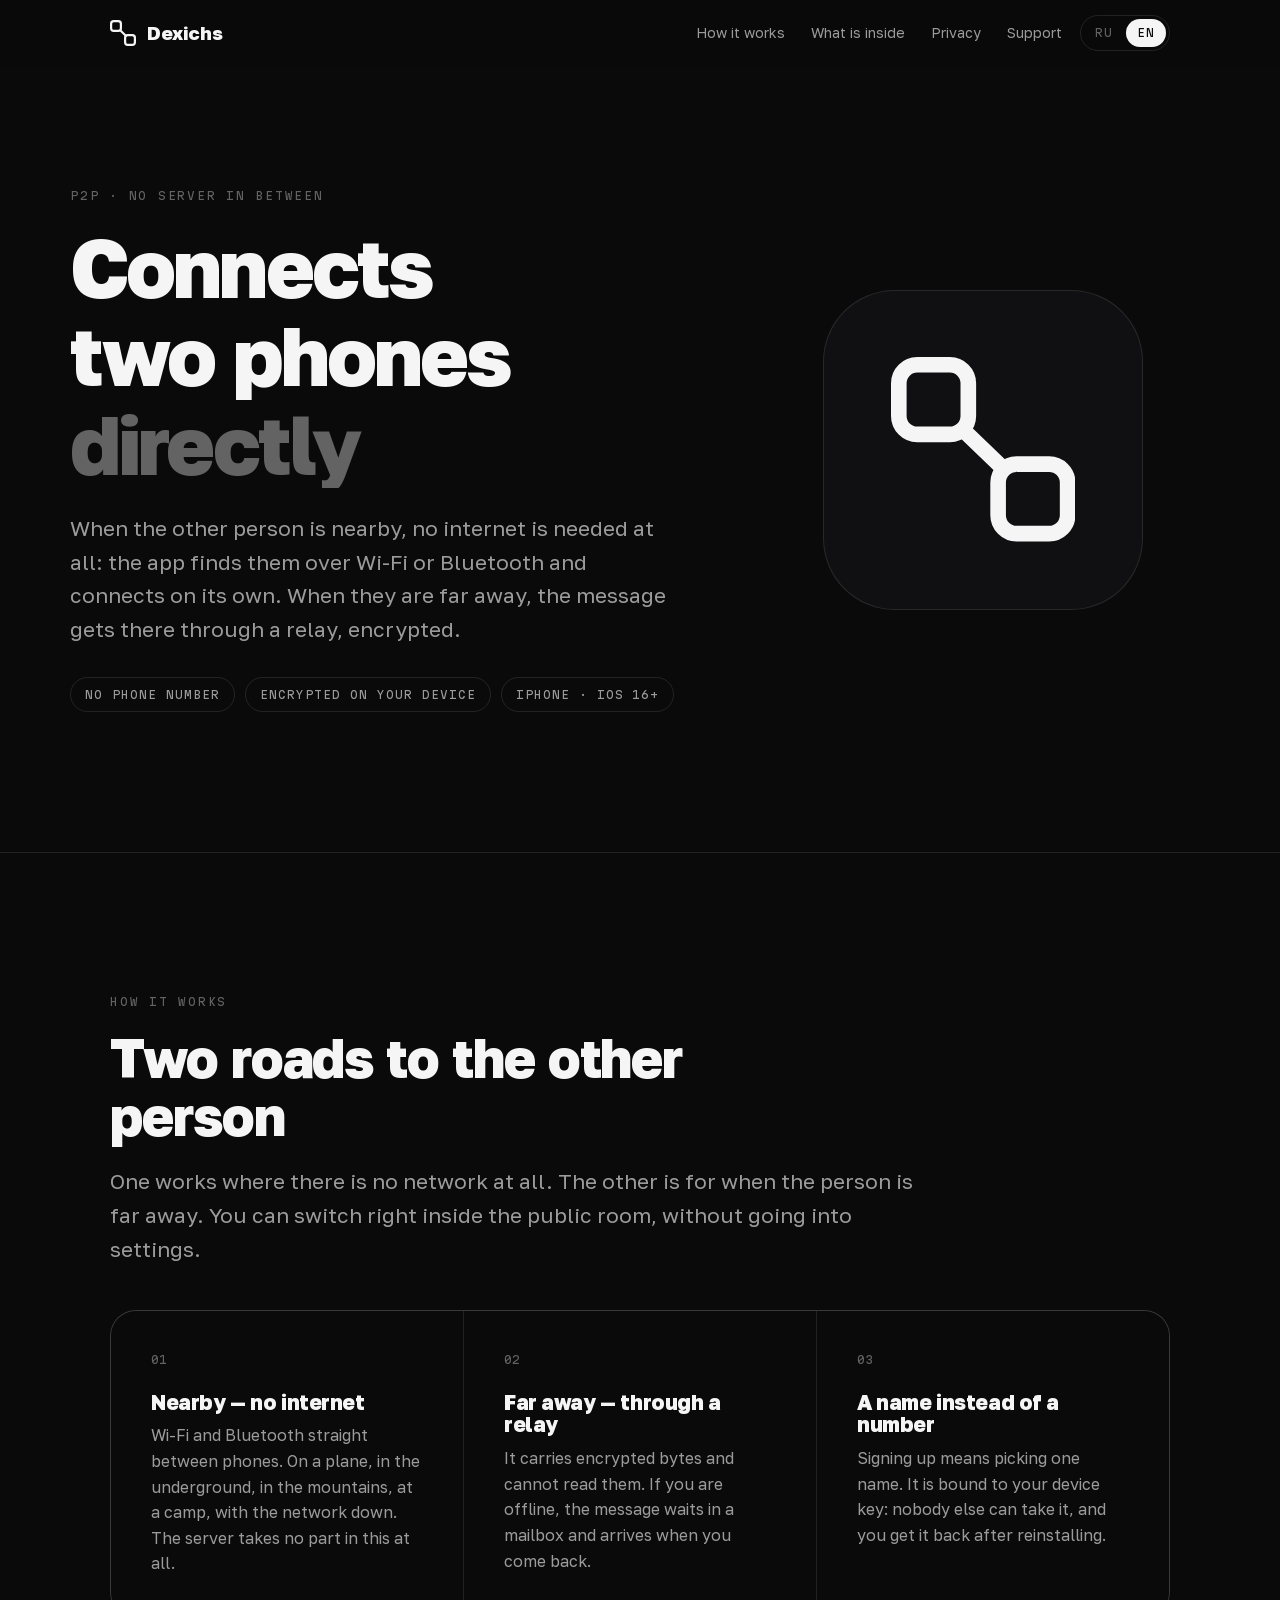
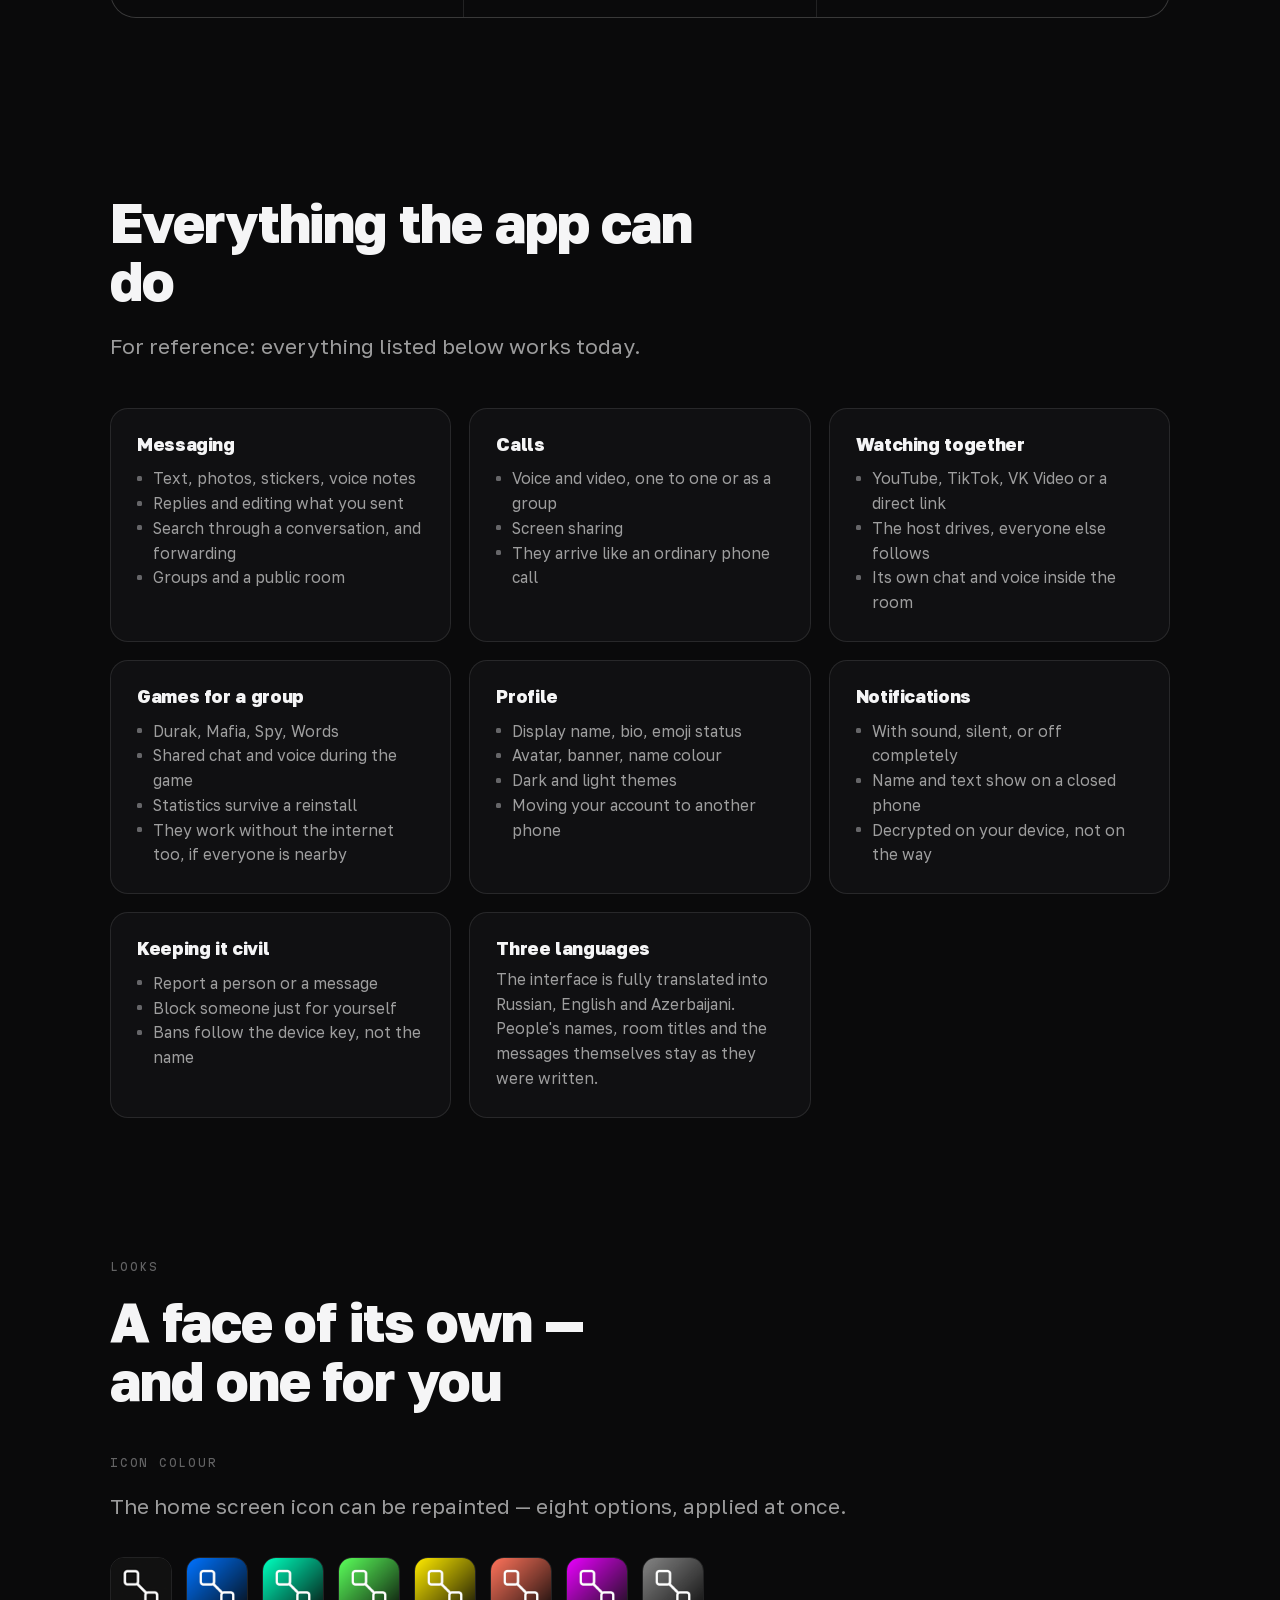
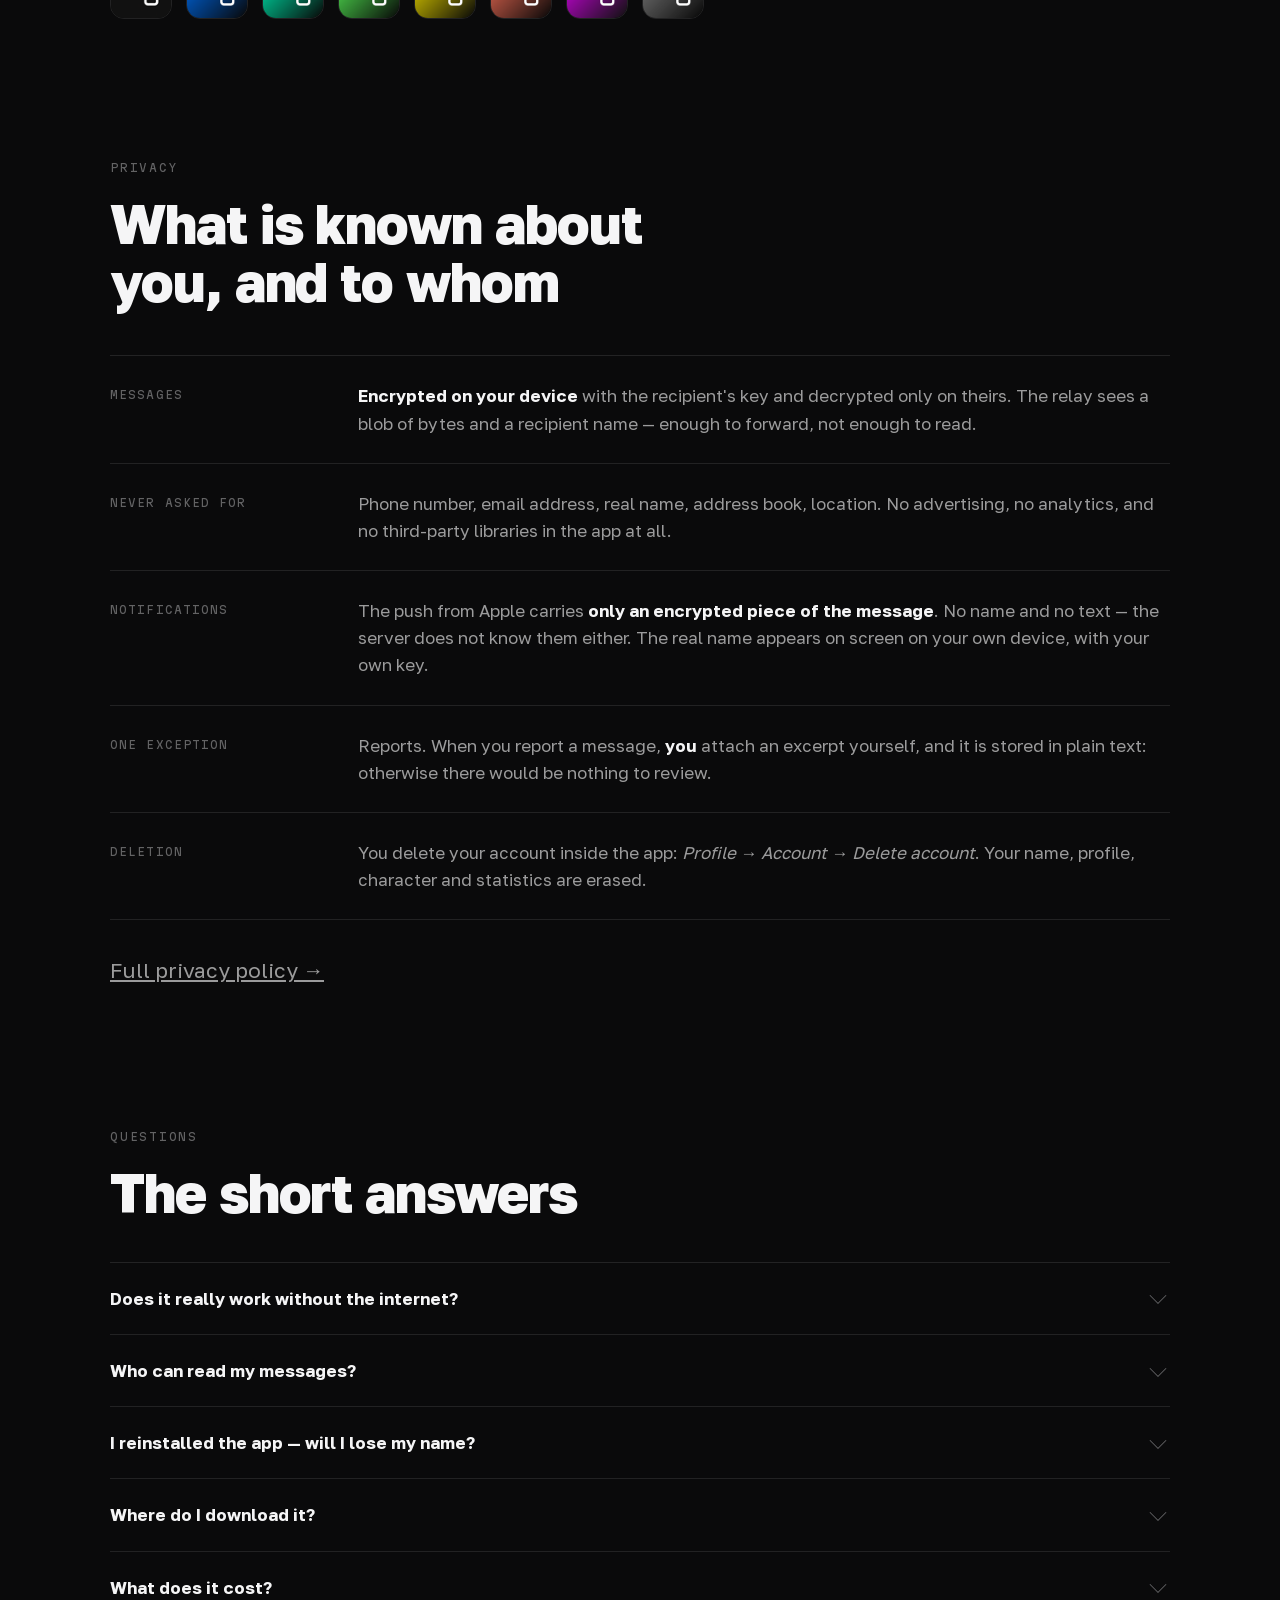
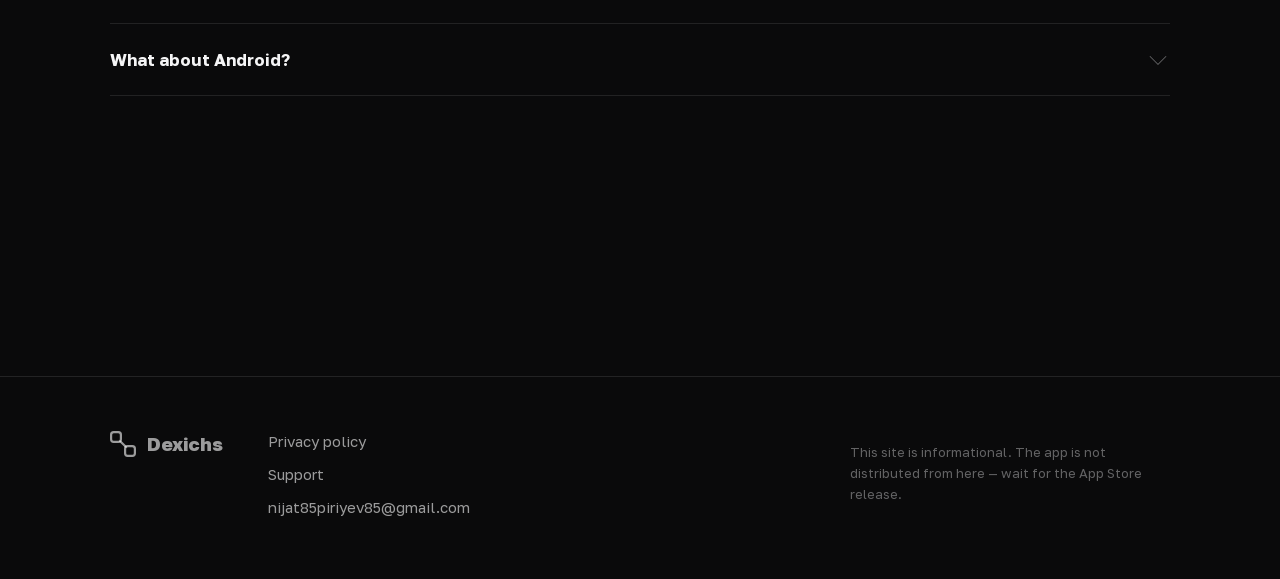
==== commit f549d062: "Подтверждение сайта в Google Search Console" ====
--- a/index.html
+++ b/index.html
@@ -6,6 +6,7 @@
 <title>Dexichs — мессенджер, который связывает телефоны напрямую</title>
 <meta name="description" content="Dexichs находит собеседника рядом по Wi-Fi и Bluetooth и соединяется с ним без интернета. Переписка шифруется на устройстве. Ни номера телефона, ни почты.">
 <meta name="theme-color" content="#0a0a0b">
+<meta name="google-site-verification" content="8EN-TZUp0n8-IN4tslo_CdfUFhrkejA2eB2_Vl_a-yc">
 
 <link rel="icon" href="assets/icons/dexichs-64.png" type="image/png">
 <link rel="apple-touch-icon" href="assets/icons/dexichs-180.png">
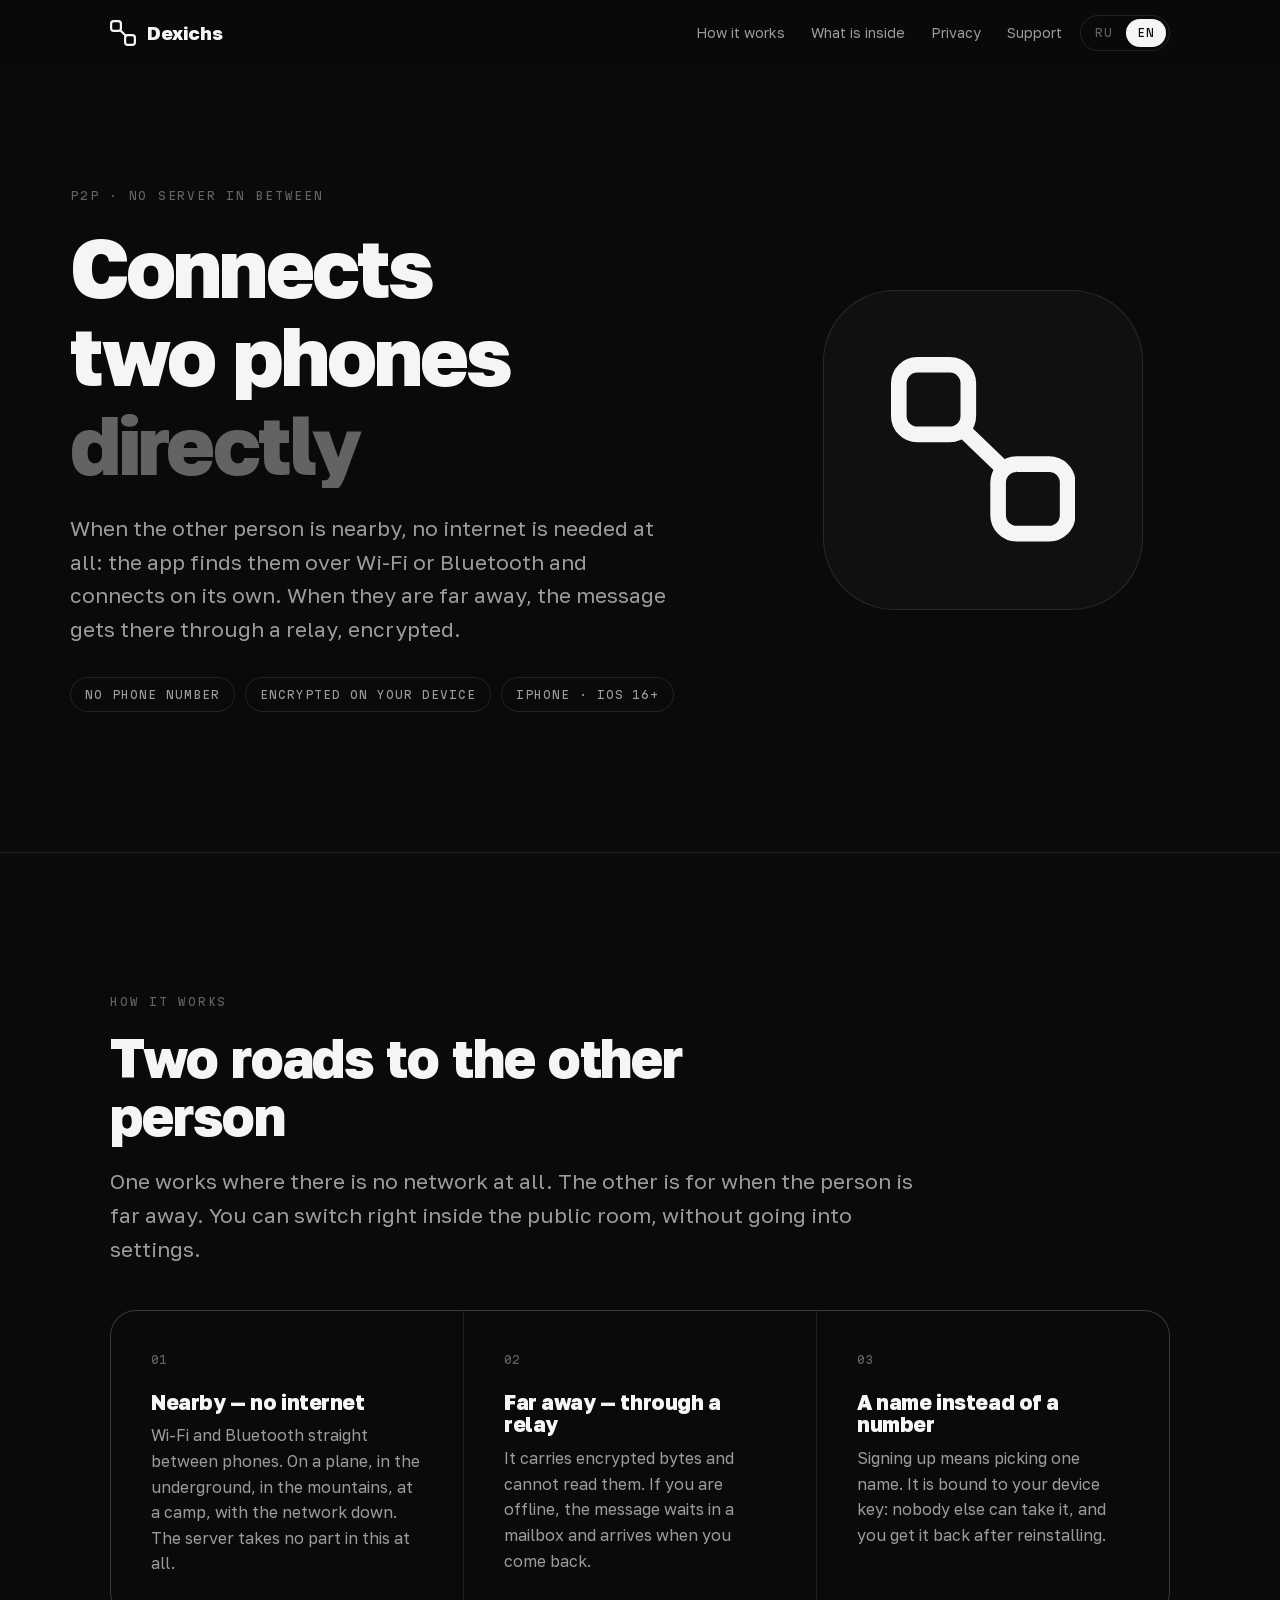
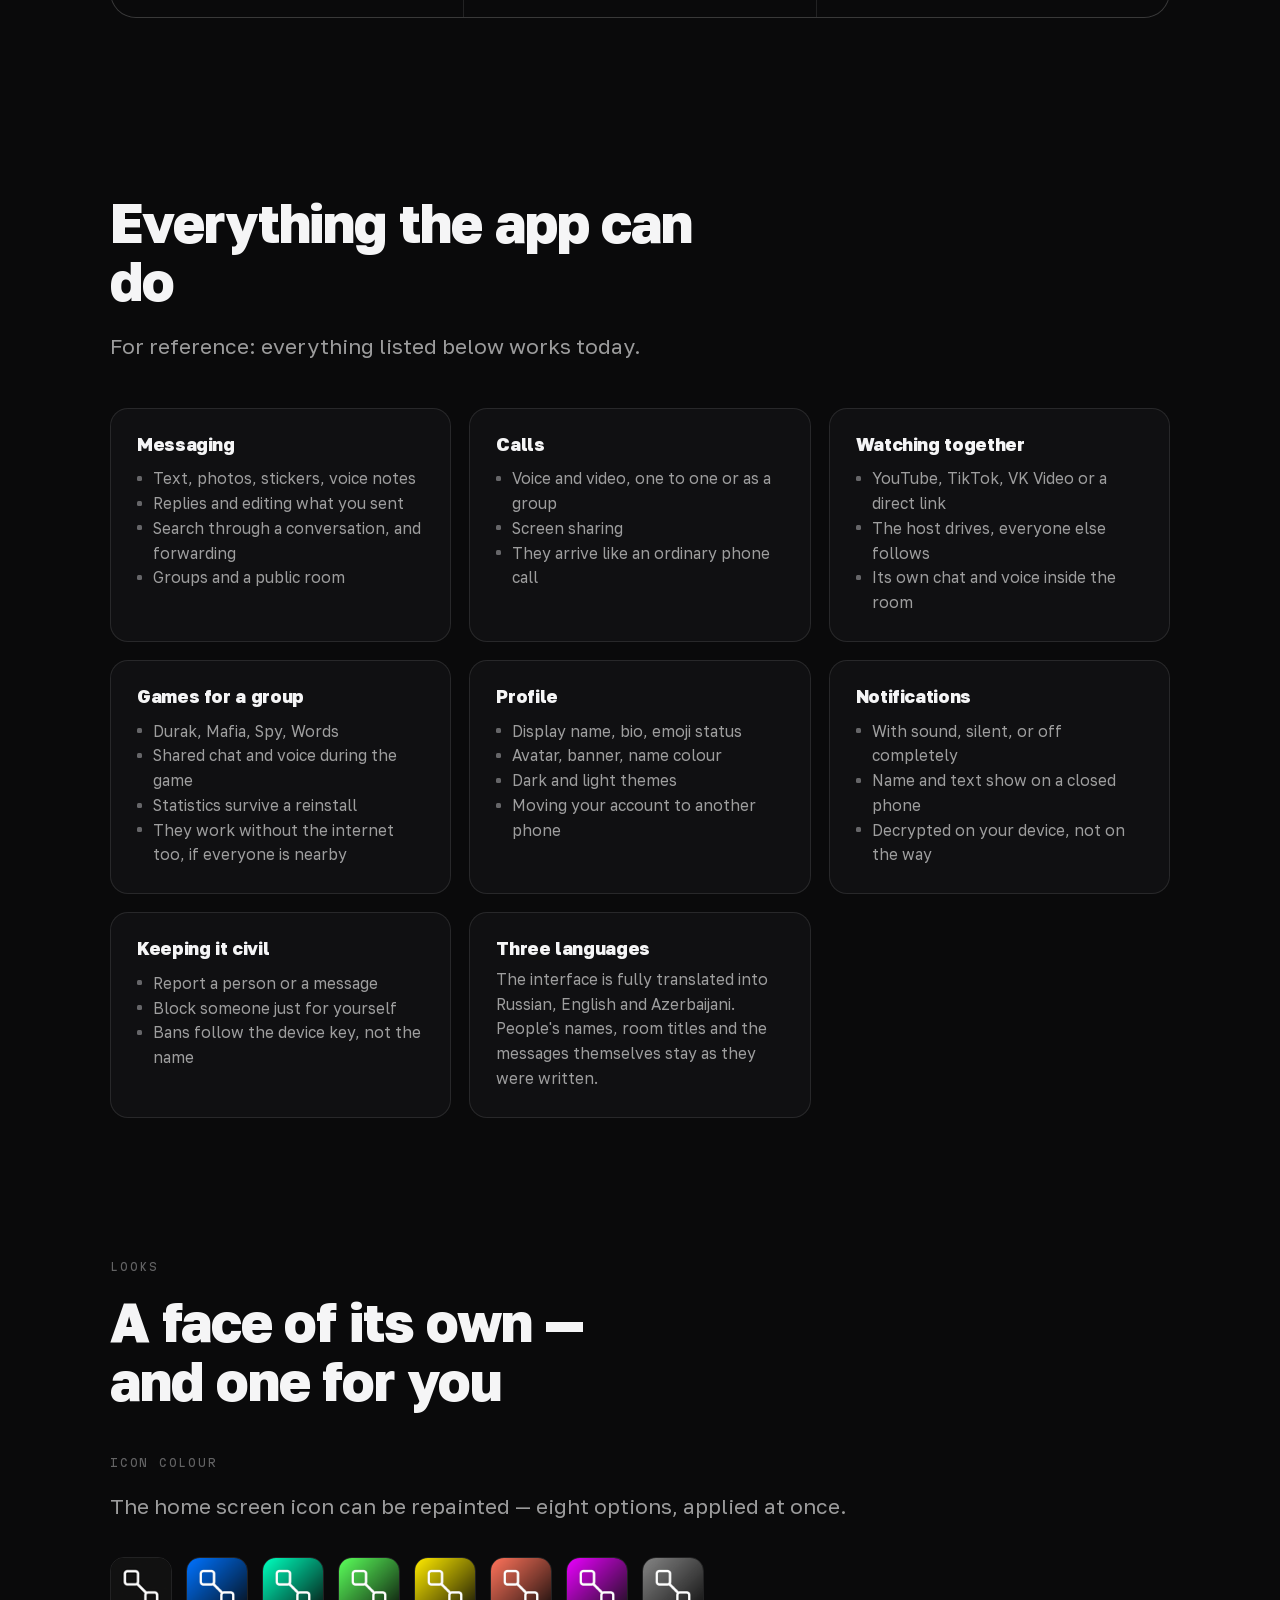
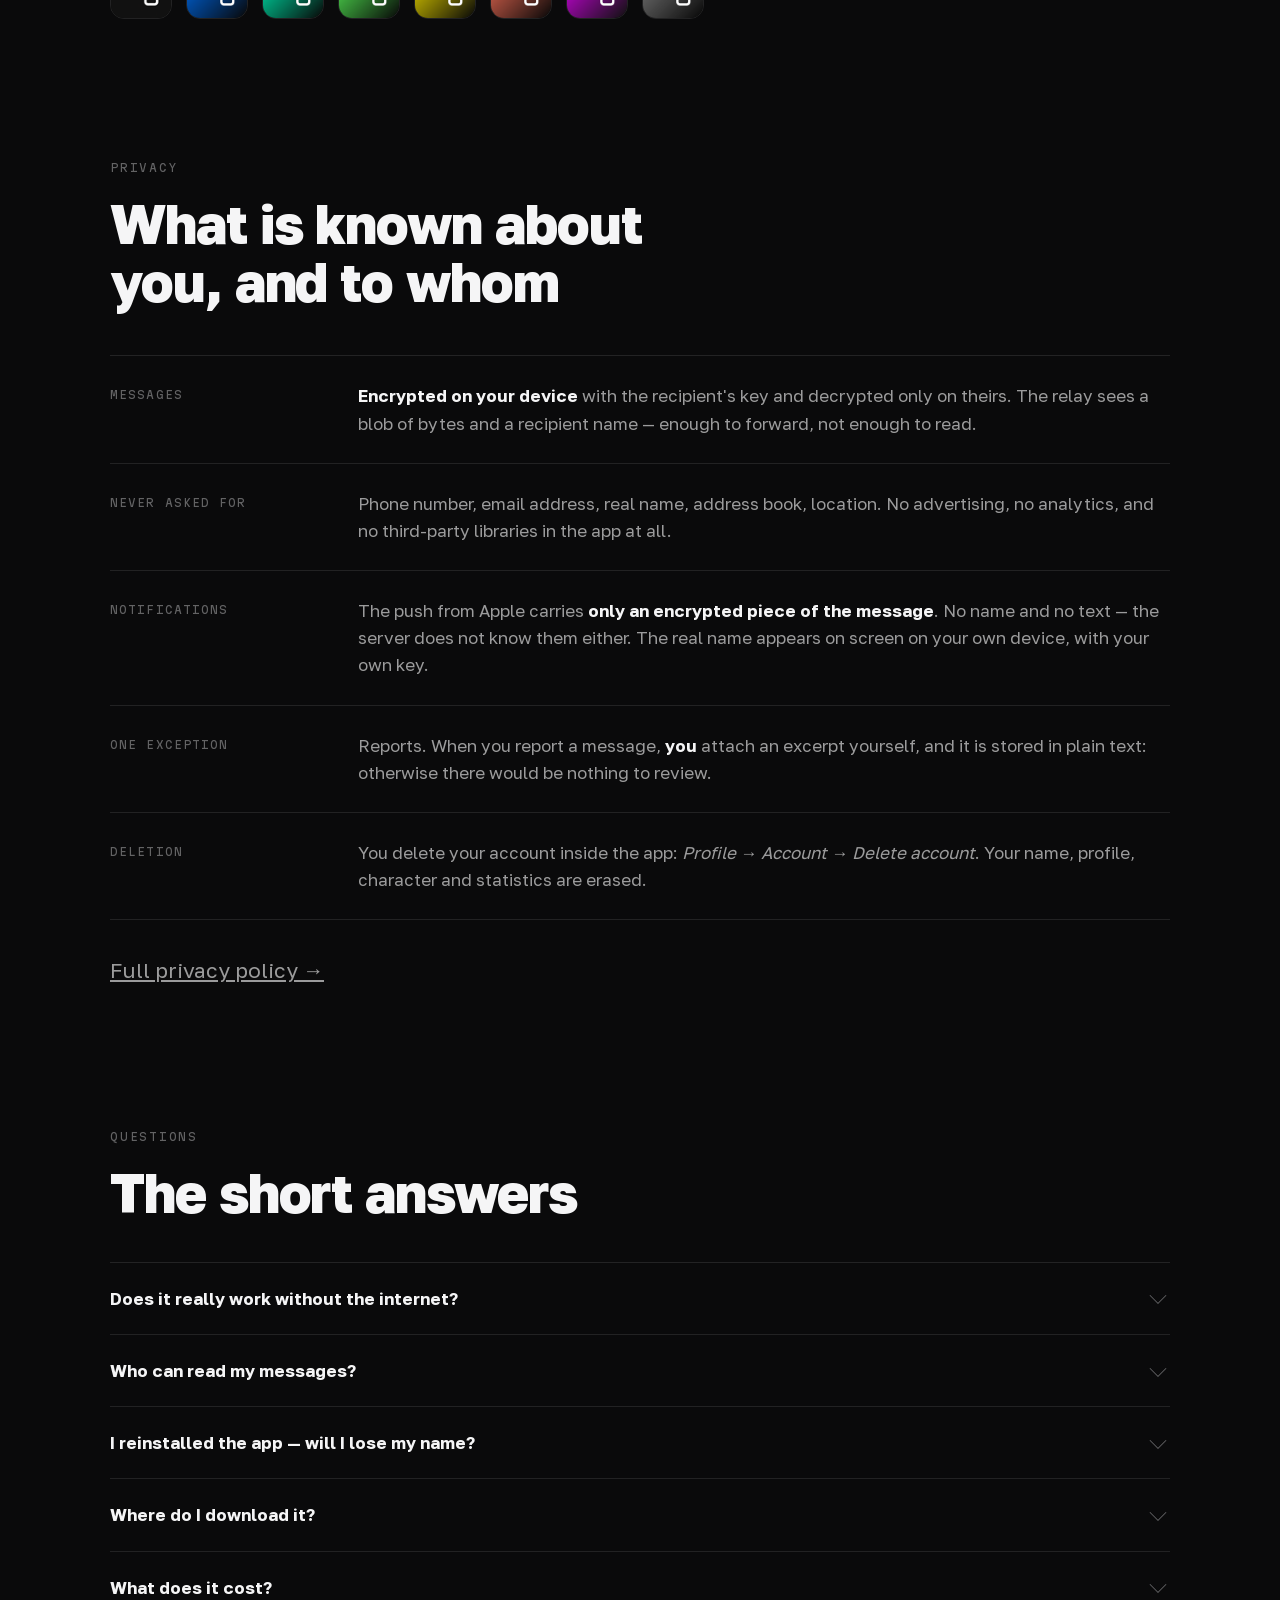
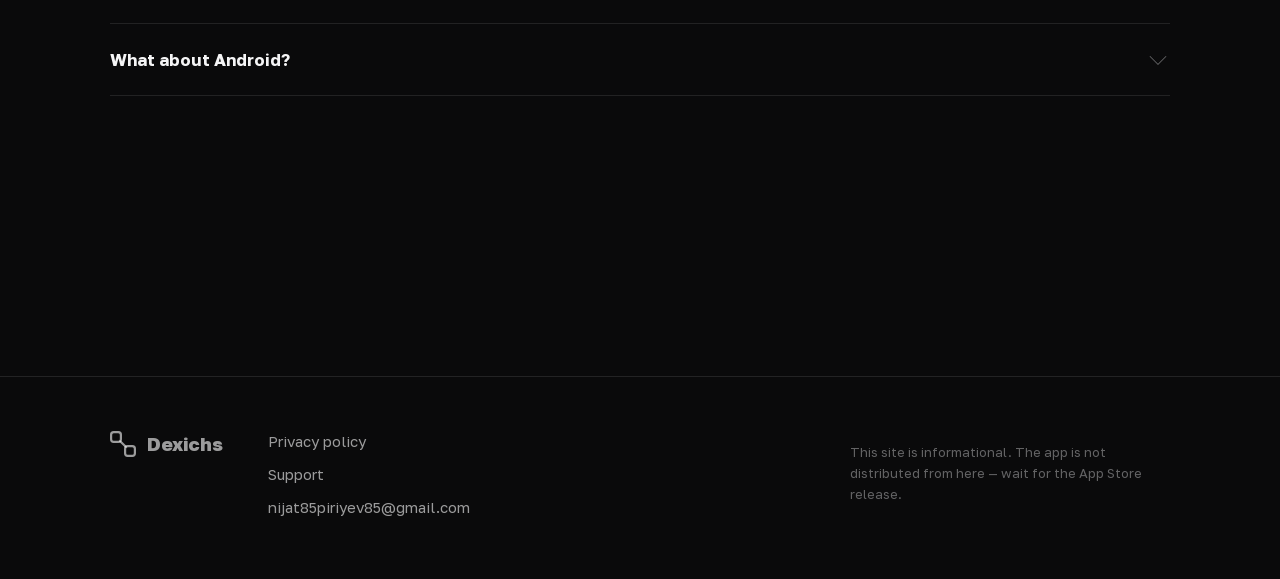
==== commit 1127c1de: "Иконка сайта для поиска, разметка Schema.org и адреса в robots и sitemap" ====
--- a/index.html
+++ b/index.html
@@ -8,13 +8,64 @@
 <meta name="theme-color" content="#0a0a0b">
 <meta name="google-site-verification" content="8EN-TZUp0n8-IN4tslo_CdfUFhrkejA2eB2_Vl_a-yc">
 
-<link rel="icon" href="assets/icons/dexichs-64.png" type="image/png">
-<link rel="apple-touch-icon" href="assets/icons/dexichs-180.png">
+<link rel="canonical" href="https://dexichs.is-a.dev/">
+
+<!-- Знак сайта: Google берёт отсюда картинку рядом с результатом поиска.
+     Размеры кратны 48 — так он их принимает. -->
+<link rel="icon" href="/assets/icons/favicon-48.png" sizes="48x48" type="image/png">
+<link rel="icon" href="/assets/icons/dexichs-96.png" sizes="96x96" type="image/png">
+<link rel="icon" href="/assets/icons/dexichs-192.png" sizes="192x192" type="image/png">
+<link rel="apple-touch-icon" href="/assets/icons/dexichs-180.png">
 
 <meta property="og:type" content="website">
+<meta property="og:url" content="https://dexichs.is-a.dev/">
+<meta property="og:site_name" content="Dexichs">
 <meta property="og:title" content="Dexichs">
 <meta property="og:description" content="Мессенджер, который связывает телефоны напрямую. Рядом — вообще без интернета.">
-<meta property="og:image" content="assets/icons/dexichs-512.png">
+<meta property="og:image" content="https://dexichs.is-a.dev/assets/icons/dexichs-512.png">
+<meta name="twitter:card" content="summary">
+<meta name="twitter:title" content="Dexichs">
+<meta name="twitter:description" content="Мессенджер, который связывает телефоны напрямую. Рядом — вообще без интернета.">
+<meta name="twitter:image" content="https://dexichs.is-a.dev/assets/icons/dexichs-512.png">
+
+<script type="application/ld+json">
+{
+  "@context": "https://schema.org",
+  "@graph": [
+    {
+      "@type": "WebSite",
+      "@id": "https://dexichs.is-a.dev/#website",
+      "url": "https://dexichs.is-a.dev/",
+      "name": "Dexichs",
+      "inLanguage": "ru",
+      "description": "Мессенджер, который связывает телефоны напрямую. Рядом — вообще без интернета.",
+      "publisher": { "@id": "https://dexichs.is-a.dev/#org" }
+    },
+    {
+      "@type": "Organization",
+      "@id": "https://dexichs.is-a.dev/#org",
+      "name": "Dexichs",
+      "url": "https://dexichs.is-a.dev/",
+      "logo": {
+        "@type": "ImageObject",
+        "url": "https://dexichs.is-a.dev/assets/icons/dexichs-512.png",
+        "width": 512,
+        "height": 512
+      }
+    },
+    {
+      "@type": "SoftwareApplication",
+      "name": "Dexichs",
+      "url": "https://dexichs.is-a.dev/",
+      "applicationCategory": "CommunicationApplication",
+      "operatingSystem": "iOS",
+      "image": "https://dexichs.is-a.dev/assets/icons/dexichs-512.png",
+      "description": "Dexichs находит собеседника рядом по Wi-Fi и Bluetooth и соединяется с ним без интернета. Переписка шифруется на устройстве. Ни номера телефона, ни почты.",
+      "offers": { "@type": "Offer", "price": "0", "priceCurrency": "USD" }
+    }
+  ]
+}
+</script>
 
 <link rel="preload" href="assets/fonts/golostext-cyrillic.woff2" as="font" type="font/woff2" crossorigin>
 <link rel="stylesheet" href="styles.css">
